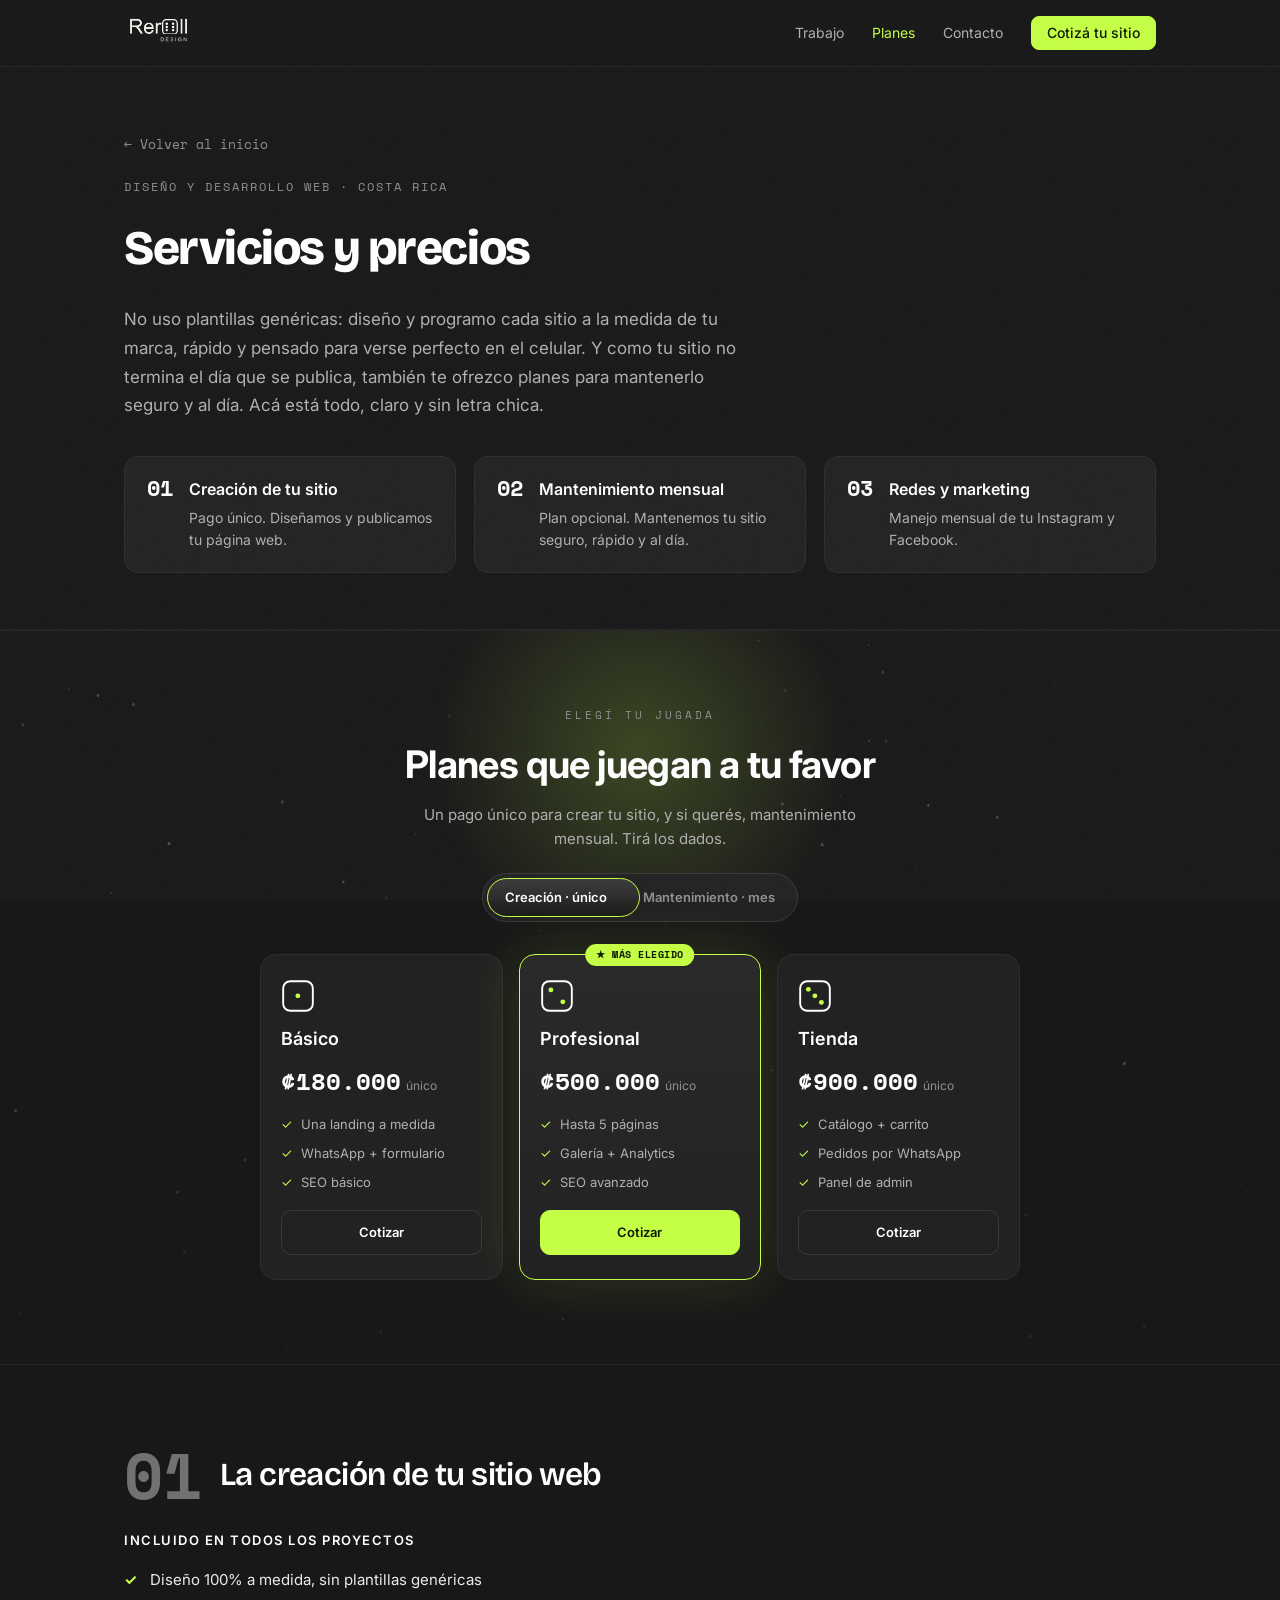
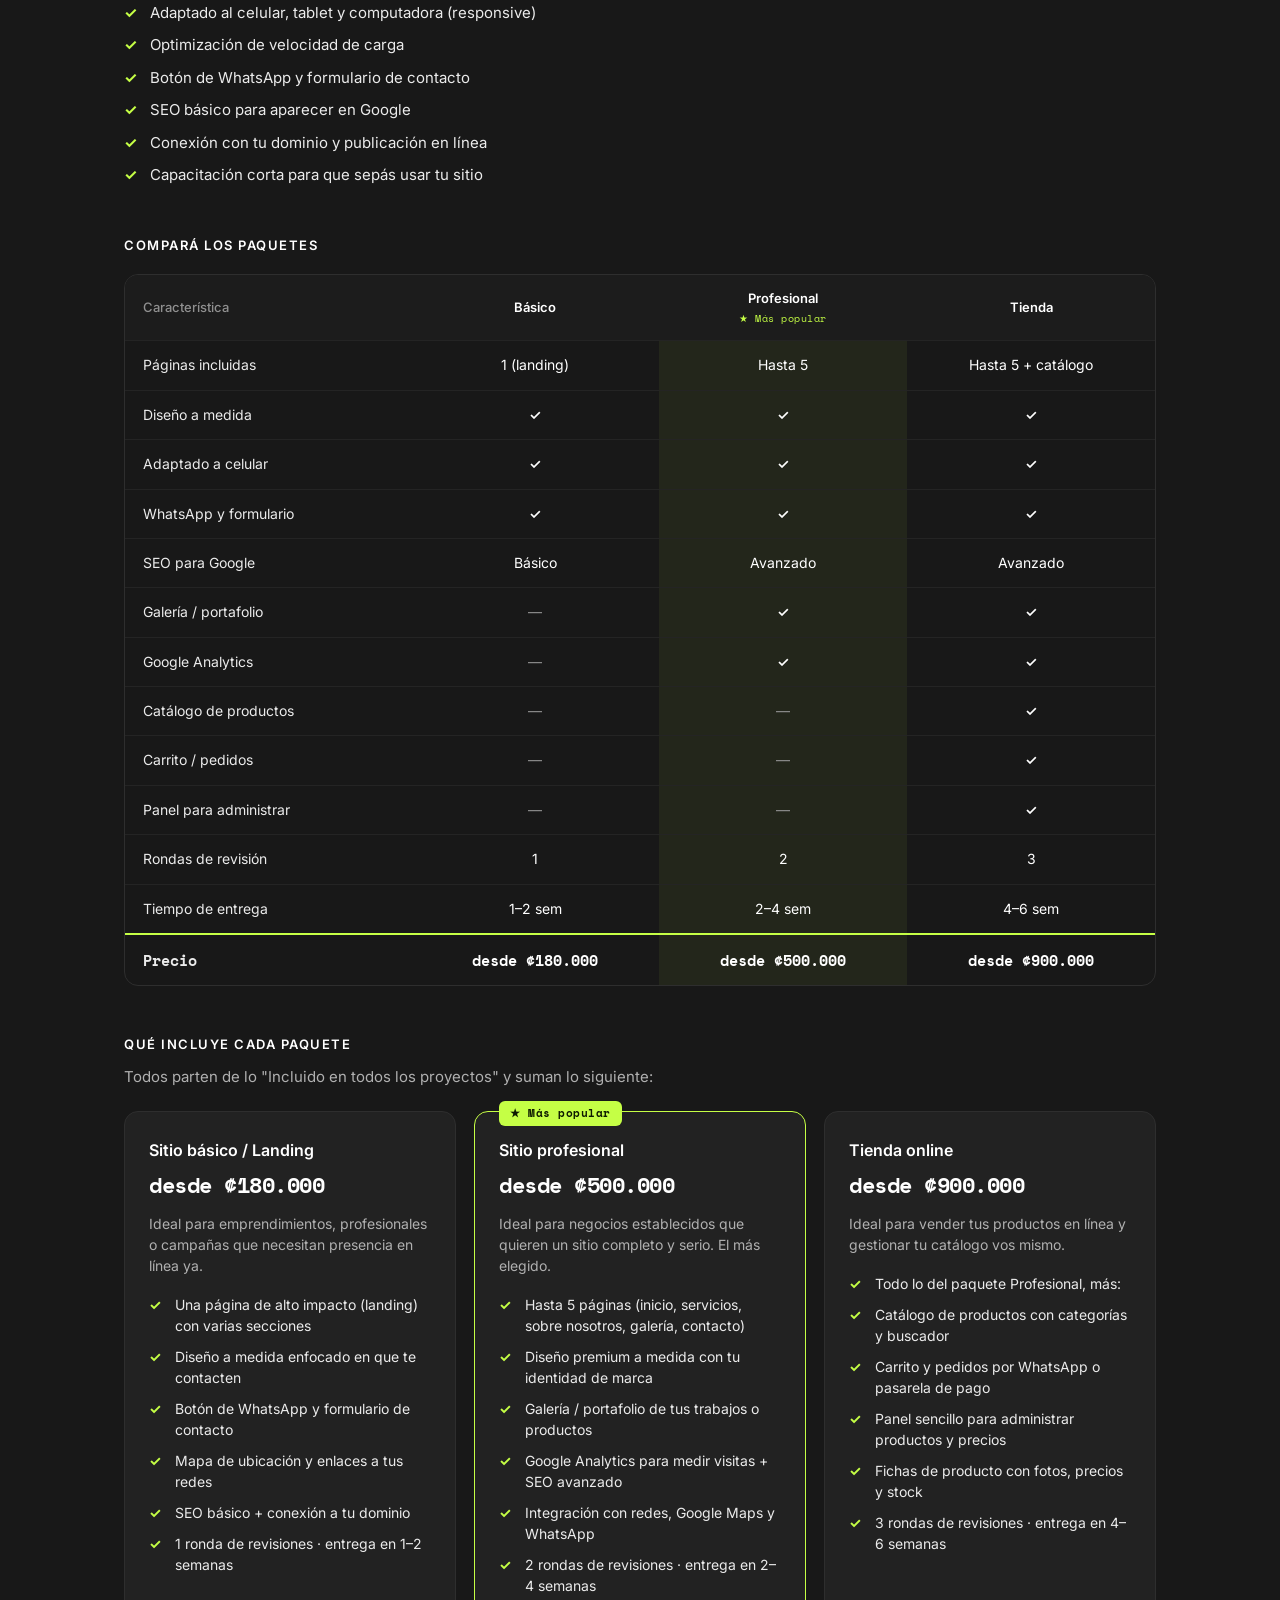
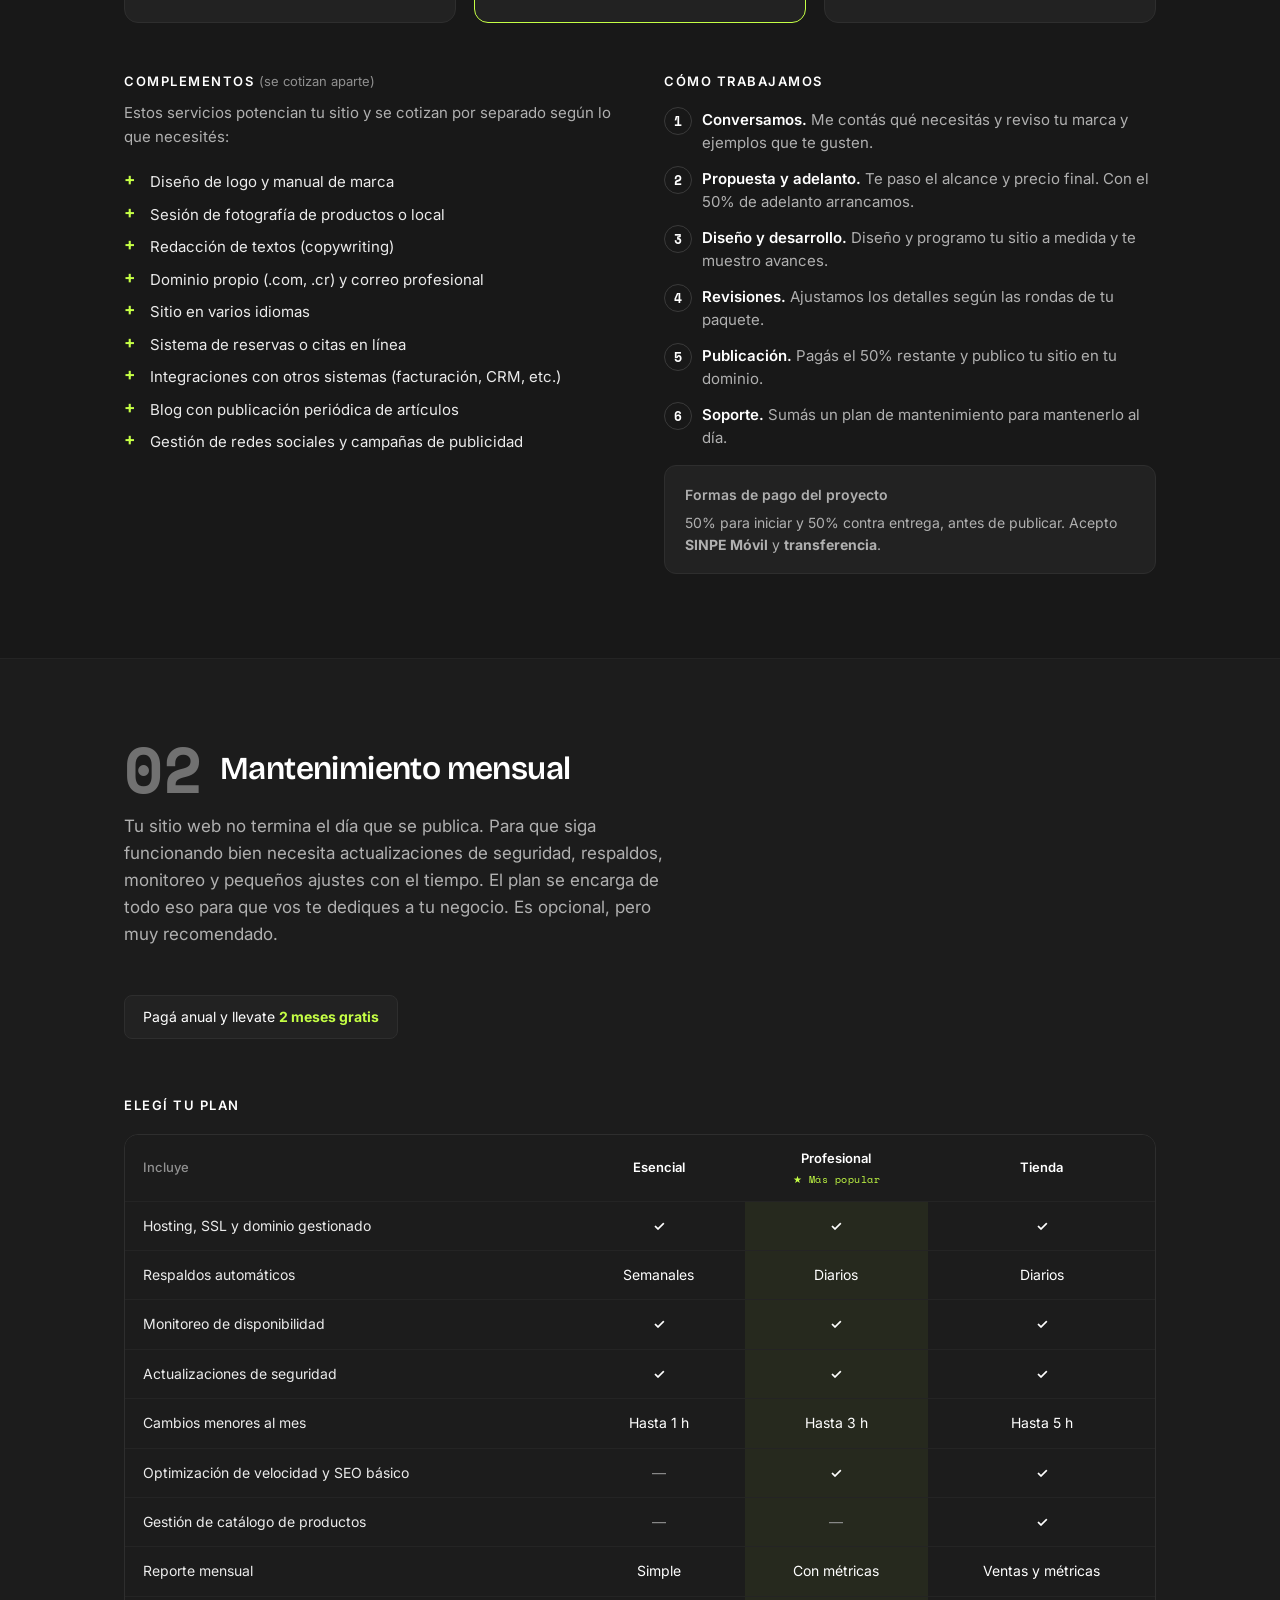
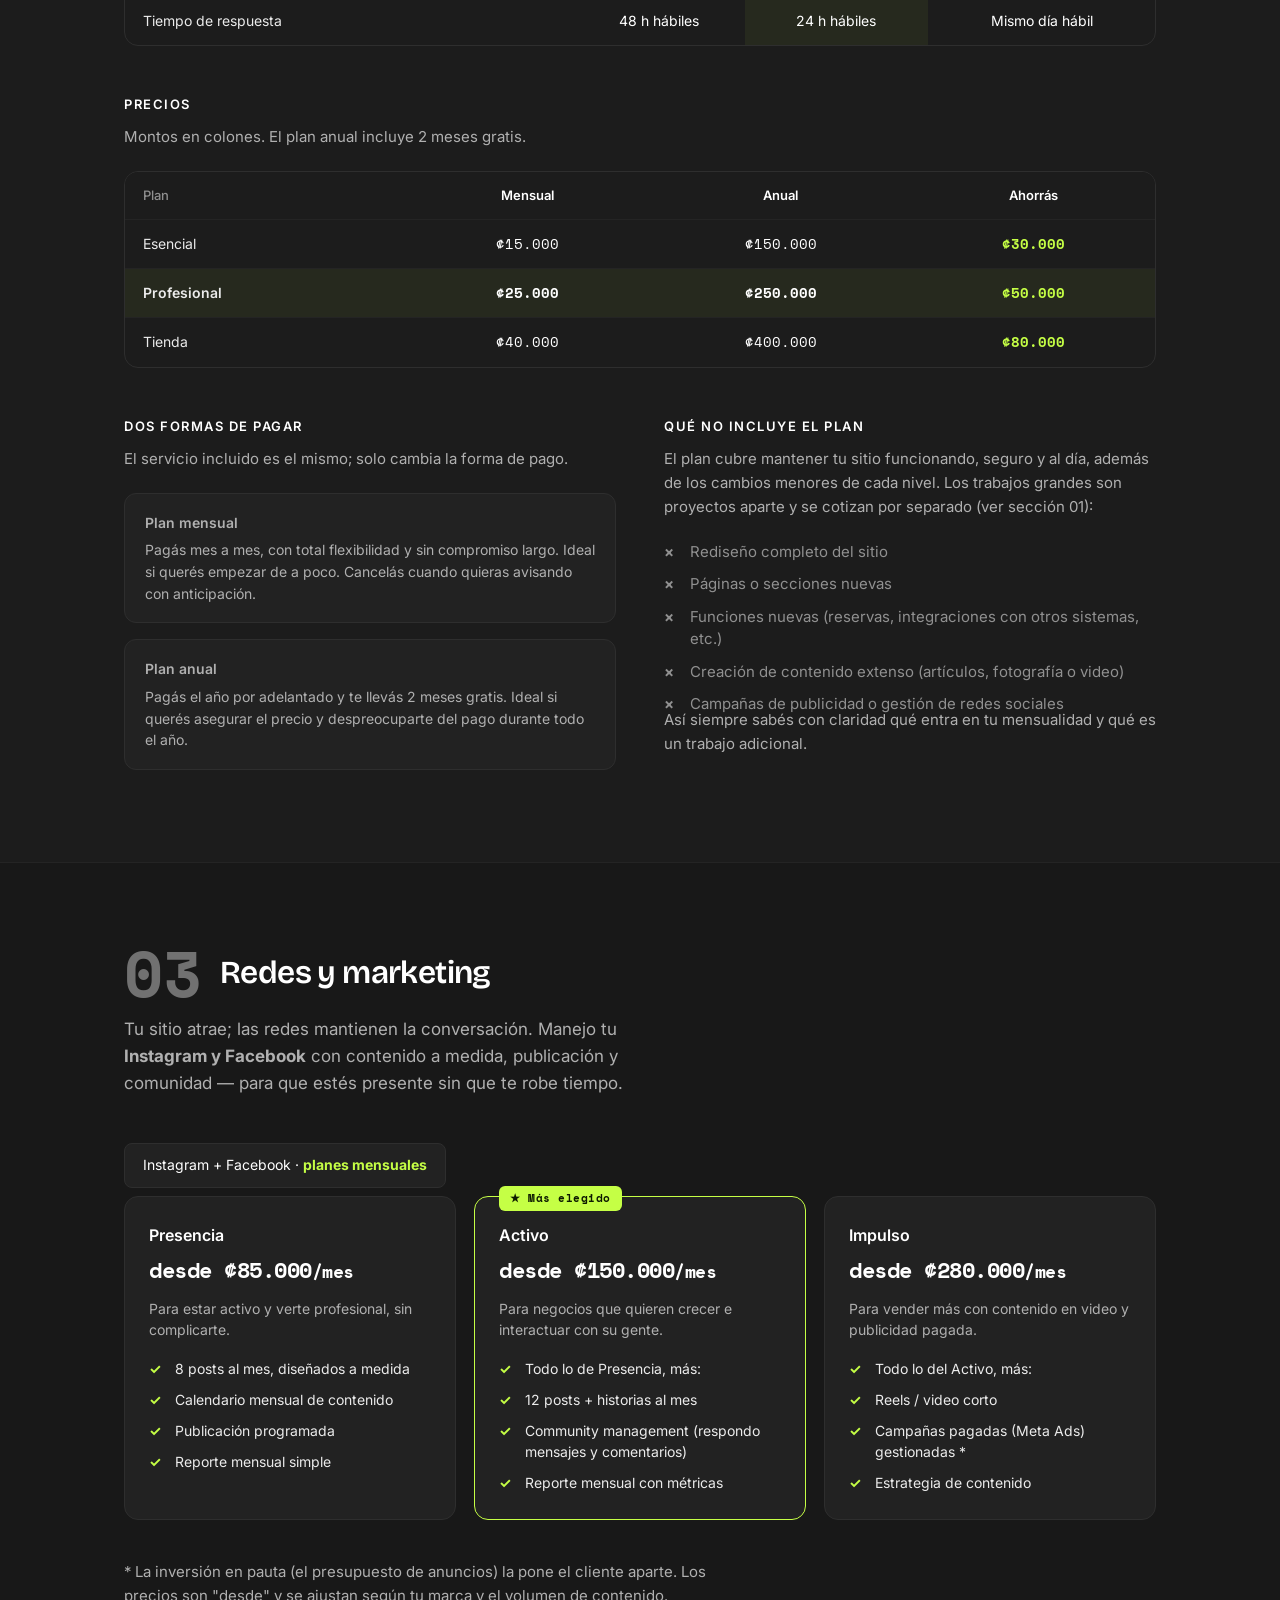
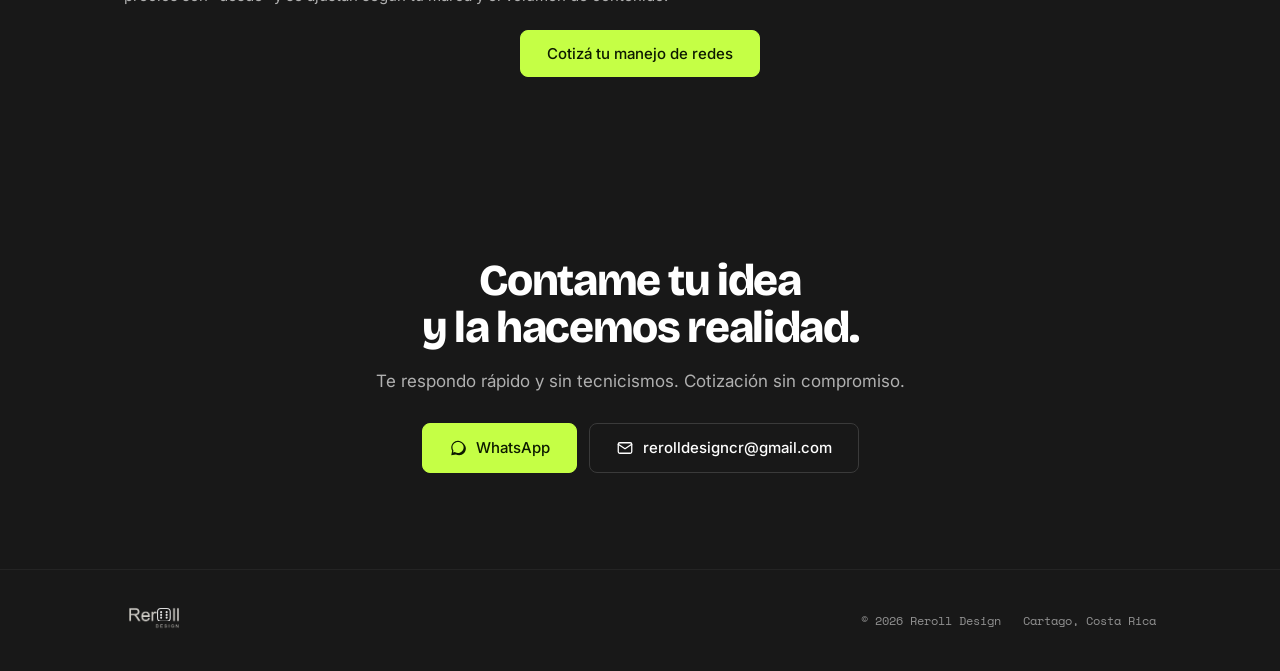
==== servicios.html @ 919ee874 "Revisión de diseño: contraste AA, "Lo que hago" como índice y fuera el marquee 1. Contraste. El pie " ====
<!DOCTYPE html>
<html lang="es">
<head>
  <meta charset="UTF-8" />
  <meta name="viewport" content="width=device-width, initial-scale=1.0" />
  <title>Servicios y precios — Reroll Design</title>
  <meta name="description" content="Planes y precios de Reroll Design: creación de sitios web a la medida (desde ₡180.000) y planes de mantenimiento mensual (desde ₡15.000). Transparente, sin letra chica." />
  <link rel="canonical" href="https://rerolldesign.com/servicios.html" />

  <link rel="icon" type="image/svg+xml" href="assets/favicon.svg" />
  <link rel="icon" type="image/png" href="assets/favicon.png" />
  <link rel="apple-touch-icon" href="assets/appicon.png" />

  <meta property="og:type" content="website" />
  <meta property="og:url" content="https://rerolldesign.com/servicios.html" />
  <meta property="og:site_name" content="Reroll Design" />
  <meta property="og:title" content="Servicios y precios — Reroll Design" />
  <meta property="og:description" content="Creación de sitios a la medida y planes de mantenimiento. Precios claros, sin letra chica." />
  <meta property="og:image" content="https://rerolldesign.com/assets/og-image.jpg" />
  <meta property="og:locale" content="es_CR" />

  <link rel="preconnect" href="https://fonts.googleapis.com" />
  <link rel="preconnect" href="https://fonts.gstatic.com" crossorigin />
  <link href="https://fonts.googleapis.com/css2?family=Bricolage+Grotesque:opsz,wght@12..96,700;12..96,800&family=Inter:wght@400;500;600;700&family=Space+Mono:wght@400;700&display=swap" rel="stylesheet" />

  <link rel="stylesheet" href="css/styles.css?v=9" />
</head>
<body class="rr">
  <div class="rr-grain" aria-hidden="true"></div>

  <!-- ============ NAV ============ -->
  <header class="nav" id="top">
    <div class="wrap nav__inner">
      <a href="index.html" class="nav__brand" aria-label="Reroll Design — inicio">
        <span class="rd-logo">
          <img src="assets/logo-white-nodie.png" alt="Reroll Design" />
          <span class="rd-logo__die" aria-hidden="true"><svg viewBox="0 0 125 125" fill="currentColor"><rect x="5" y="5" width="115" height="115" rx="30" fill="none" stroke="currentColor" stroke-width="10"/><circle cx="37.5" cy="37.5" r="9.5"/><circle cx="87.5" cy="37.5" r="9.5"/><circle cx="37.5" cy="62.5" r="9.5"/><circle cx="87.5" cy="62.5" r="9.5"/><circle cx="37.5" cy="87.5" r="9.5"/><circle cx="87.5" cy="87.5" r="9.5"/></svg></span>
        </span>
      </a>
      <nav class="nav__links" aria-label="Navegación principal">
        <a href="index.html#trabajo">Trabajo</a>
        <a href="servicios.html" aria-current="page">Planes</a>
        <a href="index.html#contacto">Contacto</a>
        <a href="https://wa.me/50687807813?text=%C2%A1Hola%20Reroll%20Design!%20Quiero%20cotizar%20un%20sitio%20web." class="btn btn--ink btn--sm" target="_blank" rel="noopener"><svg viewBox="0 0 32 32" fill="currentColor" aria-hidden="true" class="rr-ico rr-nav__wa"><path d="M16 3C9.4 3 4 8.4 4 15c0 2.1.6 4.1 1.6 5.9L4 29l8.3-1.6c1.7.9 3.6 1.4 5.7 1.4 6.6 0 12-5.4 12-12S22.6 3 16 3zm0 21.8c-1.8 0-3.5-.5-5-1.4l-.4-.2-3.3.6.6-3.2-.2-.4c-1-1.6-1.5-3.4-1.5-5.2C6 9.9 10.5 5.5 16 5.5S26 9.9 26 15 21.5 24.8 16 24.8z"/></svg><span class="rr-nav__ctatxt">Cotizá tu sitio</span></a>
      </nav>
      <button class="rr-burger" id="rrBurger" type="button" aria-label="Abrir menú" aria-expanded="false" aria-controls="rrMenu"><span></span><span></span><span></span></button>
    </div>
  </header>
  <div class="rr-scrim" id="rrScrim" aria-hidden="true"></div>
  <div class="rr-menu" id="rrMenu">
      <a href="index.html#trabajo">Trabajo</a>
      <a href="servicios.html" aria-current="page">Planes</a>
      <a href="#redes">Redes y marketing</a>
      <a href="index.html#contacto">Contacto</a>
      <a class="rr-btn rr-btn--gold rr-btn--lg" href="https://wa.me/50687807813?text=%C2%A1Hola%20Reroll%20Design!%20Quiero%20cotizar%20un%20sitio%20web." target="_blank" rel="noopener">Cotizá tu sitio</a>
      <p class="rr-menu__meta">+506 8780 7813 · Cartago, Costa Rica</p>
  </div>

  <!-- ============ HERO ============ -->
  <section class="page-hero">
    <div class="wrap">
      <a href="index.html" class="back-link">← Volver al inicio</a>
      <p class="eyebrow">Diseño y desarrollo web · Costa Rica</p>
      <h1 class="page-hero__title">Servicios y precios</h1>
      <p class="page-hero__sub">No uso plantillas genéricas: diseño y programo cada sitio a la medida de tu marca, rápido y pensado para verse perfecto en el celular. Y como tu sitio no termina el día que se publica, también te ofrezco planes para mantenerlo seguro y al día. Acá está todo, claro y sin letra chica.</p>

      <div class="two-up">
        <div class="two-up__item">
          <span class="two-up__num">01</span>
          <div>
            <p class="two-up__name">Creación de tu sitio</p>
            <p class="two-up__desc">Pago único. Diseñamos y publicamos tu página web.</p>
          </div>
        </div>
        <div class="two-up__item">
          <span class="two-up__num">02</span>
          <div>
            <p class="two-up__name">Mantenimiento mensual</p>
            <p class="two-up__desc">Plan opcional. Mantenemos tu sitio seguro, rápido y al día.</p>
          </div>
        </div>
        <div class="two-up__item">
          <span class="two-up__num">03</span>
          <div>
            <p class="two-up__name">Redes y marketing</p>
            <p class="two-up__desc">Manejo mensual de tu Instagram y Facebook.</p>
          </div>
        </div>
      </div>
    </div>
  </section>

  <!-- ============ PLANES (vitrina premium · dados) ============ -->
  <section class="dice" id="planes" aria-label="Resumen de planes">
    <canvas class="dice__spark" aria-hidden="true"></canvas>
    <div class="dice__glow" aria-hidden="true"></div>
    <div class="wrap dice__inner">
      <div class="dice__head">
        <p class="dice__eyebrow">Elegí tu jugada</p>
        <h2 class="dice__title">Planes que juegan a tu favor</h2>
        <p class="dice__sub">Un pago único para crear tu sitio, y si querés, mantenimiento mensual. Tirá los dados.</p>
        <div class="dice__toggle" id="diceToggle" role="tablist" aria-label="Tipo de precio">
          <span class="dice__pill" aria-hidden="true"></span>
          <button class="dice__tab is-on" data-mode="crea" role="tab" aria-selected="true">Creación · único</button>
          <button class="dice__tab" data-mode="mant" role="tab" aria-selected="false">Mantenimiento · mes</button>
        </div>
      </div>
      <div class="dice__grid" id="diceGrid">
        <p class="dice__fallback">Mirá el detalle completo de cada plan más abajo ↓</p>
      </div>
    </div>
  </section>

  <!-- ============ 01 CREACIÓN ============ -->
  <section class="section" id="creacion">
    <div class="wrap">
      <div class="bignum-head">
        <span class="bignum">01</span>
        <h2 class="section__title">La creación de tu sitio web</h2>
      </div>

      <div class="included">
        <p class="sub">Incluido en todos los proyectos</p>
        <ul class="check-list">
          <li>Diseño 100% a medida, sin plantillas genéricas</li>
          <li>Adaptado al celular, tablet y computadora (responsive)</li>
          <li>Optimización de velocidad de carga</li>
          <li>Botón de WhatsApp y formulario de contacto</li>
          <li>SEO básico para aparecer en Google</li>
          <li>Conexión con tu dominio y publicación en línea</li>
          <li>Capacitación corta para que sepás usar tu sitio</li>
        </ul>
      </div>

      <h3 class="sub sub--mt">Compará los paquetes</h3>
      <div class="table-wrap">
        <table class="ptable">
          <thead>
            <tr>
              <th class="ptable__feat">Característica</th>
              <th>Básico</th>
              <th class="ptable__pop">Profesional<span class="pop-tag">★ Más popular</span></th>
              <th>Tienda</th>
            </tr>
          </thead>
          <tbody>
            <tr><td>Páginas incluidas</td><td data-p="Básico">1 (landing)</td><td class="ptable__pop" data-p="Profesional">Hasta 5</td><td data-p="Tienda">Hasta 5 + catálogo</td></tr>
            <tr><td>Diseño a medida</td><td class="yes" data-p="Básico">✓</td><td class="yes ptable__pop" data-p="Profesional">✓</td><td class="yes" data-p="Tienda">✓</td></tr>
            <tr><td>Adaptado a celular</td><td class="yes" data-p="Básico">✓</td><td class="yes ptable__pop" data-p="Profesional">✓</td><td class="yes" data-p="Tienda">✓</td></tr>
            <tr><td>WhatsApp y formulario</td><td class="yes" data-p="Básico">✓</td><td class="yes ptable__pop" data-p="Profesional">✓</td><td class="yes" data-p="Tienda">✓</td></tr>
            <tr><td>SEO para Google</td><td data-p="Básico">Básico</td><td class="ptable__pop" data-p="Profesional">Avanzado</td><td data-p="Tienda">Avanzado</td></tr>
            <tr><td>Galería / portafolio</td><td class="no" data-p="Básico">—</td><td class="yes ptable__pop" data-p="Profesional">✓</td><td class="yes" data-p="Tienda">✓</td></tr>
            <tr><td>Google Analytics</td><td class="no" data-p="Básico">—</td><td class="yes ptable__pop" data-p="Profesional">✓</td><td class="yes" data-p="Tienda">✓</td></tr>
            <tr><td>Catálogo de productos</td><td class="no" data-p="Básico">—</td><td class="no ptable__pop" data-p="Profesional">—</td><td class="yes" data-p="Tienda">✓</td></tr>
            <tr><td>Carrito / pedidos</td><td class="no" data-p="Básico">—</td><td class="no ptable__pop" data-p="Profesional">—</td><td class="yes" data-p="Tienda">✓</td></tr>
            <tr><td>Panel para administrar</td><td class="no" data-p="Básico">—</td><td class="no ptable__pop" data-p="Profesional">—</td><td class="yes" data-p="Tienda">✓</td></tr>
            <tr><td>Rondas de revisión</td><td data-p="Básico">1</td><td class="ptable__pop" data-p="Profesional">2</td><td data-p="Tienda">3</td></tr>
            <tr><td>Tiempo de entrega</td><td data-p="Básico">1–2 sem</td><td class="ptable__pop" data-p="Profesional">2–4 sem</td><td data-p="Tienda">4–6 sem</td></tr>
            <tr class="ptable__price"><td>Precio</td><td data-p="Básico">desde ₡180.000</td><td class="ptable__pop" data-p="Profesional">desde ₡500.000</td><td data-p="Tienda">desde ₡900.000</td></tr>
          </tbody>
        </table>
      </div>

      <h3 class="sub sub--mt">Qué incluye cada paquete</h3>
      <p class="muted-line">Todos parten de lo "Incluido en todos los proyectos" y suman lo siguiente:</p>
      <div class="pkg-grid">
        <div class="pkg">
          <p class="pkg__name">Sitio básico / Landing</p>
          <p class="pkg__price">desde ₡180.000</p>
          <p class="pkg__for">Ideal para emprendimientos, profesionales o campañas que necesitan presencia en línea ya.</p>
          <ul class="check-list">
            <li>Una página de alto impacto (landing) con varias secciones</li>
            <li>Diseño a medida enfocado en que te contacten</li>
            <li>Botón de WhatsApp y formulario de contacto</li>
            <li>Mapa de ubicación y enlaces a tus redes</li>
            <li>SEO básico + conexión a tu dominio</li>
            <li>1 ronda de revisiones · entrega en 1–2 semanas</li>
          </ul>
        </div>
        <div class="pkg pkg--feat">
          <span class="pkg__flag">★ Más popular</span>
          <p class="pkg__name">Sitio profesional</p>
          <p class="pkg__price">desde ₡500.000</p>
          <p class="pkg__for">Ideal para negocios establecidos que quieren un sitio completo y serio. El más elegido.</p>
          <ul class="check-list">
            <li>Hasta 5 páginas (inicio, servicios, sobre nosotros, galería, contacto)</li>
            <li>Diseño premium a medida con tu identidad de marca</li>
            <li>Galería / portafolio de tus trabajos o productos</li>
            <li>Google Analytics para medir visitas + SEO avanzado</li>
            <li>Integración con redes, Google Maps y WhatsApp</li>
            <li>2 rondas de revisiones · entrega en 2–4 semanas</li>
          </ul>
        </div>
        <div class="pkg">
          <p class="pkg__name">Tienda online</p>
          <p class="pkg__price">desde ₡900.000</p>
          <p class="pkg__for">Ideal para vender tus productos en línea y gestionar tu catálogo vos mismo.</p>
          <ul class="check-list">
            <li>Todo lo del paquete Profesional, más:</li>
            <li>Catálogo de productos con categorías y buscador</li>
            <li>Carrito y pedidos por WhatsApp o pasarela de pago</li>
            <li>Panel sencillo para administrar productos y precios</li>
            <li>Fichas de producto con fotos, precios y stock</li>
            <li>3 rondas de revisiones · entrega en 4–6 semanas</li>
          </ul>
        </div>
      </div>

      <div class="split">
        <div class="split__col">
          <h3 class="sub">Complementos <span>(se cotizan aparte)</span></h3>
          <p class="muted-line">Estos servicios potencian tu sitio y se cotizan por separado según lo que necesités:</p>
          <ul class="check-list check-list--plus">
            <li>Diseño de logo y manual de marca</li>
            <li>Sesión de fotografía de productos o local</li>
            <li>Redacción de textos (copywriting)</li>
            <li>Dominio propio (.com, .cr) y correo profesional</li>
            <li>Sitio en varios idiomas</li>
            <li>Sistema de reservas o citas en línea</li>
            <li>Integraciones con otros sistemas (facturación, CRM, etc.)</li>
            <li>Blog con publicación periódica de artículos</li>
            <li>Gestión de redes sociales y campañas de publicidad</li>
          </ul>
        </div>
        <div class="split__col">
          <h3 class="sub">Cómo trabajamos</h3>
          <ol class="steps">
            <li><span>Conversamos.</span> Me contás qué necesitás y reviso tu marca y ejemplos que te gusten.</li>
            <li><span>Propuesta y adelanto.</span> Te paso el alcance y precio final. Con el 50% de adelanto arrancamos.</li>
            <li><span>Diseño y desarrollo.</span> Diseño y programo tu sitio a medida y te muestro avances.</li>
            <li><span>Revisiones.</span> Ajustamos los detalles según las rondas de tu paquete.</li>
            <li><span>Publicación.</span> Pagás el 50% restante y publico tu sitio en tu dominio.</li>
            <li><span>Soporte.</span> Sumás un plan de mantenimiento para mantenerlo al día.</li>
          </ol>
          <div class="callout">
            <p class="callout__title">Formas de pago del proyecto</p>
            <p>50% para iniciar y 50% contra entrega, antes de publicar. Acepto <b>SINPE Móvil</b> y <b>transferencia</b>.</p>
          </div>
        </div>
      </div>
    </div>
  </section>

  <!-- ============ 02 MANTENIMIENTO ============ -->
  <section class="section section--soft" id="mantenimiento">
    <div class="wrap">
      <div class="bignum-head">
        <span class="bignum">02</span>
        <h2 class="section__title">Mantenimiento mensual</h2>
      </div>

      <p class="lead">Tu sitio web no termina el día que se publica. Para que siga funcionando bien necesita actualizaciones de seguridad, respaldos, monitoreo y pequeños ajustes con el tiempo. El plan se encarga de todo eso para que vos te dediques a tu negocio. Es opcional, pero muy recomendado.</p>

      <div class="ribbon">Pagá anual y llevate <b>2 meses gratis</b></div>

      <h3 class="sub sub--mt">Elegí tu plan</h3>
      <div class="table-wrap">
        <table class="ptable">
          <thead>
            <tr>
              <th class="ptable__feat">Incluye</th>
              <th>Esencial</th>
              <th class="ptable__pop">Profesional<span class="pop-tag">★ Más popular</span></th>
              <th>Tienda</th>
            </tr>
          </thead>
          <tbody>
            <tr><td>Hosting, SSL y dominio gestionado</td><td class="yes" data-p="Esencial">✓</td><td class="yes ptable__pop" data-p="Profesional">✓</td><td class="yes" data-p="Tienda">✓</td></tr>
            <tr><td>Respaldos automáticos</td><td data-p="Esencial">Semanales</td><td class="ptable__pop" data-p="Profesional">Diarios</td><td data-p="Tienda">Diarios</td></tr>
            <tr><td>Monitoreo de disponibilidad</td><td class="yes" data-p="Esencial">✓</td><td class="yes ptable__pop" data-p="Profesional">✓</td><td class="yes" data-p="Tienda">✓</td></tr>
            <tr><td>Actualizaciones de seguridad</td><td class="yes" data-p="Esencial">✓</td><td class="yes ptable__pop" data-p="Profesional">✓</td><td class="yes" data-p="Tienda">✓</td></tr>
            <tr><td>Cambios menores al mes</td><td data-p="Esencial">Hasta 1 h</td><td class="ptable__pop" data-p="Profesional">Hasta 3 h</td><td data-p="Tienda">Hasta 5 h</td></tr>
            <tr><td>Optimización de velocidad y SEO básico</td><td class="no" data-p="Esencial">—</td><td class="yes ptable__pop" data-p="Profesional">✓</td><td class="yes" data-p="Tienda">✓</td></tr>
            <tr><td>Gestión de catálogo de productos</td><td class="no" data-p="Esencial">—</td><td class="no ptable__pop" data-p="Profesional">—</td><td class="yes" data-p="Tienda">✓</td></tr>
            <tr><td>Reporte mensual</td><td data-p="Esencial">Simple</td><td class="ptable__pop" data-p="Profesional">Con métricas</td><td data-p="Tienda">Ventas y métricas</td></tr>
            <tr><td>Tiempo de respuesta</td><td data-p="Esencial">48 h hábiles</td><td class="ptable__pop" data-p="Profesional">24 h hábiles</td><td data-p="Tienda">Mismo día hábil</td></tr>
          </tbody>
        </table>
      </div>

      <h3 class="sub sub--mt">Precios</h3>
      <p class="muted-line">Montos en colones. El plan anual incluye 2 meses gratis.</p>
      <div class="table-wrap">
        <table class="ptable ptable--prices">
          <thead>
            <tr><th class="ptable__feat">Plan</th><th>Mensual</th><th>Anual</th><th>Ahorrás</th></tr>
          </thead>
          <tbody>
            <tr><td>Esencial</td><td data-p="Mensual">₡15.000</td><td data-p="Anual">₡150.000</td><td class="save" data-p="Ahorrás">₡30.000</td></tr>
            <tr class="ptable__pop-row"><td>Profesional</td><td data-p="Mensual">₡25.000</td><td data-p="Anual">₡250.000</td><td class="save" data-p="Ahorrás">₡50.000</td></tr>
            <tr><td>Tienda</td><td data-p="Mensual">₡40.000</td><td data-p="Anual">₡400.000</td><td class="save" data-p="Ahorrás">₡80.000</td></tr>
          </tbody>
        </table>
      </div>

      <div class="split">
        <div class="split__col">
          <h3 class="sub">Dos formas de pagar</h3>
          <p class="muted-line">El servicio incluido es el mismo; solo cambia la forma de pago.</p>
          <div class="callout">
            <p class="callout__title">Plan mensual</p>
            <p>Pagás mes a mes, con total flexibilidad y sin compromiso largo. Ideal si querés empezar de a poco. Cancelás cuando quieras avisando con anticipación.</p>
          </div>
          <div class="callout">
            <p class="callout__title">Plan anual</p>
            <p>Pagás el año por adelantado y te llevás 2 meses gratis. Ideal si querés asegurar el precio y despreocuparte del pago durante todo el año.</p>
          </div>
        </div>
        <div class="split__col">
          <h3 class="sub">Qué no incluye el plan</h3>
          <p class="muted-line">El plan cubre mantener tu sitio funcionando, seguro y al día, además de los cambios menores de cada nivel. Los trabajos grandes son proyectos aparte y se cotizan por separado (ver sección 01):</p>
          <ul class="check-list check-list--no">
            <li>Rediseño completo del sitio</li>
            <li>Páginas o secciones nuevas</li>
            <li>Funciones nuevas (reservas, integraciones con otros sistemas, etc.)</li>
            <li>Creación de contenido extenso (artículos, fotografía o video)</li>
            <li>Campañas de publicidad o gestión de redes sociales</li>
          </ul>
          <p class="muted-line">Así siempre sabés con claridad qué entra en tu mensualidad y qué es un trabajo adicional.</p>
        </div>
      </div>
    </div>
  </section>

  <!-- ============ 03 REDES Y MARKETING ============ -->
  <section class="section" id="redes">
    <div class="wrap">
      <div class="bignum-head">
        <span class="bignum">03</span>
        <h2 class="section__title">Redes y marketing</h2>
      </div>

      <p class="lead">Tu sitio atrae; las redes mantienen la conversación. Manejo tu <b>Instagram y Facebook</b> con contenido a medida, publicación y comunidad — para que estés presente sin que te robe tiempo.</p>
      <div class="ribbon">Instagram + Facebook · <b>planes mensuales</b></div>

      <div class="cards">
        <div class="pkg">
          <p class="pkg__name">Presencia</p>
          <p class="pkg__price">desde ₡85.000<small>/mes</small></p>
          <p class="pkg__for">Para estar activo y verte profesional, sin complicarte.</p>
          <ul class="check-list">
            <li>8 posts al mes, diseñados a medida</li>
            <li>Calendario mensual de contenido</li>
            <li>Publicación programada</li>
            <li>Reporte mensual simple</li>
          </ul>
        </div>
        <div class="pkg pkg--feat">
          <span class="pkg__flag">★ Más elegido</span>
          <p class="pkg__name">Activo</p>
          <p class="pkg__price">desde ₡150.000<small>/mes</small></p>
          <p class="pkg__for">Para negocios que quieren crecer e interactuar con su gente.</p>
          <ul class="check-list">
            <li>Todo lo de Presencia, más:</li>
            <li>12 posts + historias al mes</li>
            <li>Community management (respondo mensajes y comentarios)</li>
            <li>Reporte mensual con métricas</li>
          </ul>
        </div>
        <div class="pkg">
          <p class="pkg__name">Impulso</p>
          <p class="pkg__price">desde ₡280.000<small>/mes</small></p>
          <p class="pkg__for">Para vender más con contenido en video y publicidad pagada.</p>
          <ul class="check-list">
            <li>Todo lo del Activo, más:</li>
            <li>Reels / video corto</li>
            <li>Campañas pagadas (Meta Ads) gestionadas *</li>
            <li>Estrategia de contenido</li>
          </ul>
        </div>
      </div>
      <p class="muted-line">* La inversión en pauta (el presupuesto de anuncios) la pone el cliente aparte. Los precios son "desde" y se ajustan según tu marca y el volumen de contenido.</p>

      <div style="text-align:center;margin-top:8px">
        <a href="https://wa.me/50687807813?text=%C2%A1Hola%20Reroll%20Design!%20Quiero%20cotizar%20el%20manejo%20de%20mis%20redes." class="btn btn--ink btn--lg" target="_blank" rel="noopener">Cotizá tu manejo de redes</a>
      </div>
    </div>
  </section>

  <!-- ============ CTA ============ -->
  <section class="section contacto" id="contacto">
    <div class="wrap contacto__inner">
      <h2 class="contacto__title">Contame tu idea<br />y la hacemos realidad.</h2>
      <p class="contacto__sub">Te respondo rápido y sin tecnicismos. Cotización sin compromiso.</p>
      <div class="contacto__btns">
        <a href="https://wa.me/50687807813?text=%C2%A1Hola%20Reroll%20Design!%20Vi%20los%20planes%20y%20quiero%20cotizar." class="btn btn--ink btn--lg" target="_blank" rel="noopener">
          <svg viewBox="0 0 32 32" fill="currentColor" aria-hidden="true" class="ico"><path d="M16 3C9.4 3 4 8.4 4 15c0 2.1.6 4.1 1.6 5.9L4 29l8.3-1.6c1.7.9 3.6 1.4 5.7 1.4 6.6 0 12-5.4 12-12S22.6 3 16 3zm0 21.8c-1.8 0-3.5-.5-5-1.4l-.4-.2-3.3.6.6-3.2-.2-.4c-1-1.6-1.5-3.4-1.5-5.2C6 9.9 10.5 5.5 16 5.5S26 9.9 26 15 21.5 24.8 16 24.8z"/></svg>
          WhatsApp
        </a>
        <a href="mailto:rerolldesigncr@gmail.com?subject=Consulta%20sobre%20planes%20y%20precios" class="btn btn--ghost btn--lg">
          <svg viewBox="0 0 24 24" fill="none" stroke="currentColor" stroke-width="1.7" stroke-linecap="round" stroke-linejoin="round" aria-hidden="true" class="ico"><rect x="3" y="5" width="18" height="14" rx="2"/><path d="m3 7 9 6 9-6"/></svg>
          rerolldesigncr@gmail.com
        </a>
      </div>
    </div>
  </section>

  <!-- ============ FOOTER ============ -->
  <footer class="footer">
    <div class="wrap footer__inner">
      <a href="index.html"><span class="rd-logo footer__logo">
        <img src="assets/logo-white-nodie.png" alt="Reroll Design" />
        <span class="rd-logo__die" aria-hidden="true"><svg viewBox="0 0 125 125" fill="currentColor"><rect x="5" y="5" width="115" height="115" rx="30" fill="none" stroke="currentColor" stroke-width="10"/><circle cx="37.5" cy="37.5" r="9.5"/><circle cx="87.5" cy="37.5" r="9.5"/><circle cx="37.5" cy="62.5" r="9.5"/><circle cx="87.5" cy="62.5" r="9.5"/><circle cx="37.5" cy="87.5" r="9.5"/><circle cx="87.5" cy="87.5" r="9.5"/></svg></span>
      </span></a>
      <div class="footer__meta">
        <span>© <span id="year">2026</span> Reroll Design</span>
        <span>Cartago, Costa Rica</span>
      </div>
    </div>
  </footer>

  <script src="js/app.js?v=5"></script>
</body>
</html>
---- css/styles.css ----
/* ============ Reroll Design — minimalista B/N ============ */
:root{
  --ink:#111111;
  --ink-soft:#2a2a2a;
  --paper:#ffffff;
  --soft:#fafafa;
  --muted:#6b6b6b;
  --faint:#9a9a9a;
  --line:#ececec;
  --line-2:#e0e0e0;
  --gold:#C5FF45;
  --wrap:1080px;
  --font:'Inter',system-ui,-apple-system,Segoe UI,Roboto,sans-serif;
  --mono:'Space Mono',ui-monospace,monospace;
}

*{box-sizing:border-box;margin:0;padding:0}
html{scroll-behavior:smooth}
body{
  font-family:var(--font);
  color:var(--ink);
  background:var(--paper);
  line-height:1.6;
  -webkit-font-smoothing:antialiased;
  text-rendering:optimizeLegibility;
}
a{color:inherit;text-decoration:none}
img{max-width:100%;display:block}

.wrap{max-width:var(--wrap);margin:0 auto;padding:0 24px}

/* ---------- eyebrow / labels ---------- */
.eyebrow{
  font-family:var(--mono);
  font-size:12px;
  letter-spacing:2px;
  text-transform:uppercase;
  color:var(--faint);
}

/* ---------- buttons ---------- */
.btn{
  display:inline-flex;align-items:center;justify-content:center;gap:9px;
  font-weight:500;font-size:14px;line-height:1;
  border-radius:8px;border:1px solid transparent;
  padding:13px 22px;cursor:pointer;
  transition:transform .12s ease, background .15s ease, border-color .15s ease, color .15s ease;
  white-space:nowrap;
}
.btn:hover{transform:translateY(-1px)}
.btn:active{transform:translateY(0)}
.btn--ink{background:var(--ink);color:#fff;border-color:var(--ink)}
.btn--ink:hover{background:#000}
.btn--ghost{background:transparent;color:var(--ink);border-color:var(--line-2)}
.btn--ghost:hover{border-color:var(--ink);background:var(--soft)}
.btn--sm{padding:9px 15px;font-size:13px}
.btn--lg{padding:15px 26px;font-size:15px}
.ico{width:18px;height:18px;flex:none}

/* ---------- nav ---------- */
.nav{
  position:sticky;top:0;z-index:50;
  background:rgba(255,255,255,.86);
  backdrop-filter:saturate(180%) blur(12px);
  border-bottom:1px solid var(--line);
}
.nav__inner{display:flex;align-items:center;justify-content:space-between;height:66px}
.nav__brand img{height:30px;width:auto}

/* ---------- logo animado (dado = la "o" de Reroll) ---------- */
.rd-logo{position:relative;display:inline-block;line-height:0}
.rd-logo>img{display:block}
.rd-logo__die{position:absolute;left:55.51%;top:14.41%;width:22.98%;height:52.97%;color:var(--ink);transform-origin:50% 50%;pointer-events:none}
.rd-logo__die svg{width:100%;height:100%;display:block}
.rd-logo:hover .rd-logo__die{animation:rdHop .7s cubic-bezier(.16,1,.3,1)}
@keyframes rdHop{0%{transform:translateY(0) rotate(0)}40%{transform:translateY(-32%) rotate(200deg)}100%{transform:translateY(0) rotate(360deg)}}
@media (prefers-reduced-motion:reduce){.rd-logo:hover .rd-logo__die{animation:none}}
.nav__links{display:flex;align-items:center;gap:28px}
.nav__links a{font-size:14px;color:var(--muted);transition:color .15s ease}
.nav__links a:hover{color:var(--ink)}
.nav__links .btn{color:#fff}
.nav__links .btn:hover{color:#fff}

/* ---------- hero ---------- */
.hero{padding:96px 0 84px;border-bottom:1px solid var(--line)}
.hero__inner{text-align:center;max-width:680px;margin:0 auto}
.hero__title{
  font-size:clamp(32px,6vw,56px);
  font-weight:700;
  letter-spacing:-1.5px;
  line-height:1.06;
  margin:18px 0 0;
}
.hero__sub{
  font-size:clamp(16px,2.2vw,19px);
  color:var(--muted);
  max-width:480px;margin:20px auto 0;
}
.hero__cta{display:flex;gap:12px;justify-content:center;flex-wrap:wrap;margin-top:30px}

/* ---------- sections ---------- */
.section{padding:84px 0}
.section--soft{background:var(--soft);border-top:1px solid var(--line);border-bottom:1px solid var(--line)}
.section__head{display:flex;align-items:baseline;justify-content:space-between;margin-bottom:36px}
.section__title{font-size:clamp(24px,4vw,32px);font-weight:600;letter-spacing:-.6px}
.section__meta{font-family:var(--mono);font-size:12px;color:var(--faint);text-transform:uppercase;letter-spacing:1px}

/* ---------- trabajo ---------- */
.work{display:grid;grid-template-columns:repeat(2,1fr);gap:20px}
.work__card{
  display:flex;flex-direction:column;
  border:1px solid var(--line);border-radius:14px;overflow:hidden;background:#fff;
  transition:transform .18s ease, border-color .18s ease, box-shadow .18s ease;
}
.work__card:hover{transform:translateY(-3px);border-color:var(--line-2);box-shadow:0 12px 28px rgba(0,0,0,.06)}
.work__thumb{
  display:block;aspect-ratio:16/9;overflow:hidden;
  background:#f2f2f2;border-bottom:1px solid var(--line);
}
.work__thumb img{
  width:100%;height:100%;object-fit:cover;object-position:top center;
  display:block;transition:transform .45s ease;
}
.work__card:hover .work__thumb img{transform:scale(1.035)}
.work__body{padding:18px 20px 22px;display:flex;flex-direction:column;gap:5px}
.work__name{display:flex;align-items:center;gap:7px;font-size:16px;font-weight:600}
.work__ext{width:15px;height:15px;color:var(--faint);transition:color .15s ease}
.work__card:hover .work__ext{color:var(--ink)}
.work__tag{font-size:12px;color:var(--faint);font-family:var(--mono);text-transform:uppercase;letter-spacing:.5px}
.work__desc{font-size:14px;color:var(--muted);margin-top:4px}
.work__card--soon{
  border-style:dashed;align-items:center;justify-content:center;
  min-height:0;background:transparent;
}
.work__card--soon:hover{border-color:var(--ink);box-shadow:none}
.work__soon{
  display:flex;flex-direction:column;align-items:center;gap:10px;
  color:var(--faint);font-size:15px;font-weight:500;padding:40px;
  transition:color .15s ease;
}
.work__card--soon:hover .work__soon{color:var(--ink)}
.work__soon-plus{
  width:42px;height:42px;border-radius:50%;border:1.5px solid currentColor;
  display:flex;align-items:center;justify-content:center;font-size:24px;font-weight:400;
}

/* ---------- servicios ---------- */
.lead{font-size:17px;color:var(--muted);max-width:560px;margin:-12px 0 40px}
.sub{font-size:13px;font-weight:600;text-transform:uppercase;letter-spacing:1.5px;color:var(--ink);margin:0 0 18px}
.sub span{color:var(--faint);font-weight:400;text-transform:none;letter-spacing:0;font-size:13px}
.cards{display:grid;grid-template-columns:repeat(3,1fr);gap:18px;margin-bottom:48px}
.card{
  position:relative;background:#fff;border:1px solid var(--line);border-radius:14px;
  padding:26px 24px;transition:transform .16s ease, border-color .16s ease;
}
.card:hover{transform:translateY(-2px);border-color:var(--line-2)}
.card--feat{border-color:var(--ink);border-width:1.5px}
.card__flag{
  position:absolute;top:-11px;left:24px;
  background:var(--ink);color:#fff;font-size:11px;font-weight:600;
  letter-spacing:.5px;padding:4px 11px;border-radius:6px;
}
.card__name{font-size:14px;color:var(--muted);font-weight:500}
.card__price{font-size:26px;font-weight:700;letter-spacing:-.6px;margin:6px 0 12px;font-family:var(--mono)}
.card__price small{font-size:14px;color:var(--faint);font-weight:400;letter-spacing:0}
.card__from{display:block;font-family:var(--font);font-size:12px;font-weight:400;color:var(--faint);letter-spacing:0;text-transform:uppercase;letter-spacing:1px;margin-bottom:2px}
.card__for{font-size:14px;color:var(--muted)}
.note{text-align:center;color:var(--muted);font-size:15px;max-width:480px;margin:0 auto 24px}

/* ---------- contacto ---------- */
.contacto{padding:96px 0}
.contacto__inner{text-align:center;max-width:600px;margin:0 auto}
.contacto__title{font-size:clamp(28px,5vw,44px);font-weight:700;letter-spacing:-1px;line-height:1.08}
.contacto__sub{font-size:17px;color:var(--muted);margin:16px 0 28px}
.contacto__btns{display:flex;gap:12px;justify-content:center;flex-wrap:wrap}

/* ---------- footer ---------- */
.footer{border-top:1px solid var(--line);padding:34px 0;background:var(--paper)}
.footer__inner{display:flex;align-items:center;justify-content:space-between;gap:20px;flex-wrap:wrap}
.footer__logo{opacity:.85}
.footer__logo>img,img.footer__logo{height:26px;width:auto}
.footer__meta{display:flex;gap:22px;font-family:var(--mono);font-size:12px;color:var(--faint)}

/* ---------- reveal animation ---------- */
.reveal{opacity:0;transform:translateY(16px);transition:opacity .6s ease, transform .6s ease}
.reveal.in{opacity:1;transform:none}
@media (prefers-reduced-motion:reduce){
  .reveal{opacity:1;transform:none;transition:none}
  html{scroll-behavior:auto}
}

/* ============ página servicios.html ============ */
.page-hero{padding:64px 0 56px;border-bottom:1px solid var(--line)}
.back-link{display:inline-block;font-size:13px;color:var(--muted);margin-bottom:22px;font-family:var(--mono)}
.back-link:hover{color:var(--ink)}
.page-hero__title{font-size:clamp(30px,5.5vw,48px);font-weight:700;letter-spacing:-1.2px;margin:14px 0 0}
.page-hero__sub{font-size:17px;color:var(--muted);max-width:620px;margin:18px 0 0;line-height:1.7}

.two-up{display:grid;grid-template-columns:repeat(3,1fr);gap:18px;margin-top:36px}
.two-up__item{display:flex;gap:16px;align-items:flex-start;border:1px solid var(--line);border-radius:14px;padding:20px 22px;background:#fff}
.two-up__num{font-family:var(--mono);font-size:22px;font-weight:700;color:var(--ink);line-height:1}
.two-up__name{font-size:16px;font-weight:600}
.two-up__desc{font-size:14px;color:var(--muted);margin-top:4px}

.bignum-head{display:flex;align-items:center;gap:18px;margin-bottom:30px}
.bignum{font-family:var(--mono);font-size:clamp(40px,8vw,64px);font-weight:700;color:var(--line-2);line-height:.8}
.bignum-head .section__title{margin:0}

.sub--mt{margin-top:48px}
.muted-line{font-size:15px;color:var(--muted);margin:-8px 0 22px;max-width:620px}

/* listas con check */
.check-list{list-style:none;display:grid;gap:10px}
.check-list li{position:relative;padding-left:26px;font-size:15px;color:var(--ink-soft);line-height:1.5}
.check-list li::before{content:"✓";position:absolute;left:0;top:0;color:var(--ink);font-weight:700}
.check-list--plus li::before{content:"+";font-size:17px;line-height:1}
.check-list--no li{color:var(--muted)}
.check-list--no li::before{content:"×";color:var(--faint)}
.included{margin-top:4px}

/* tabla comparativa */
.table-wrap{overflow-x:auto;-webkit-overflow-scrolling:touch;border:1px solid var(--line);border-radius:14px}
.ptable{width:100%;border-collapse:collapse;min-width:560px;font-size:14px}
.ptable th,.ptable td{padding:13px 18px;text-align:center;border-bottom:1px solid var(--line)}
.ptable thead th{font-size:13px;font-weight:600;color:var(--ink);background:var(--soft);position:relative;white-space:nowrap}
.ptable tbody tr:last-child td{border-bottom:none}
.ptable__feat{text-align:left!important;color:var(--muted)!important;font-weight:500!important}
.ptable td:first-child{text-align:left;color:var(--ink-soft)}
.ptable .yes{color:var(--ink);font-weight:600}
.ptable .no{color:var(--faint)}
.ptable__pop{background:rgba(0,0,0,.025)}
thead .ptable__pop{background:var(--ink);color:#fff}
.pop-tag{display:block;font-size:10px;font-weight:500;letter-spacing:.5px;color:var(--gold);margin-top:3px;font-family:var(--mono)}
.ptable__price td{font-family:var(--mono);font-weight:700;font-size:15px;color:var(--ink);border-top:2px solid var(--ink)}
.ptable--prices td:not(:first-child){font-family:var(--mono)}
.ptable--prices .save{color:#1f6e4a;font-weight:700}
.ptable__pop-row td{background:rgba(0,0,0,.025);font-weight:600}

/* paquetes detalle */
.pkg-grid{display:grid;grid-template-columns:repeat(3,1fr);gap:18px;margin-bottom:8px}
.pkg{position:relative;background:#fff;border:1px solid var(--line);border-radius:14px;padding:26px 24px}
.pkg--feat{border-color:var(--ink);border-width:1.5px}
.pkg__flag{position:absolute;top:-11px;left:24px;background:var(--ink);color:var(--gold);font-size:11px;font-weight:600;letter-spacing:.5px;padding:4px 11px;border-radius:6px;font-family:var(--mono)}
.pkg__name{font-size:16px;font-weight:600}
.pkg__price{font-family:var(--mono);font-size:22px;font-weight:700;letter-spacing:-.5px;margin:4px 0 10px}
.pkg__for{font-size:14px;color:var(--muted);margin-bottom:18px;line-height:1.5}
.pkg .check-list li{font-size:14px}

/* split dos columnas */
.split{display:grid;grid-template-columns:1fr 1fr;gap:48px;margin-top:48px}
.steps{list-style:none;counter-reset:s;display:grid;gap:14px}
.steps li{counter-increment:s;position:relative;padding-left:38px;font-size:15px;color:var(--muted);line-height:1.5}
.steps li::before{content:counter(s);position:absolute;left:0;top:-2px;width:26px;height:26px;border:1px solid var(--ink);border-radius:50%;display:flex;align-items:center;justify-content:center;font-family:var(--mono);font-size:13px;font-weight:700;color:var(--ink)}
.steps li span{color:var(--ink);font-weight:600}
.callout{background:var(--soft);border:1px solid var(--line);border-radius:12px;padding:18px 20px;margin-top:16px}
.callout__title{font-weight:600;font-size:15px;margin-bottom:6px}
.callout p{font-size:14px;color:var(--muted);line-height:1.55}
.ribbon{display:inline-block;background:var(--ink);color:#fff;font-size:14px;padding:10px 18px;border-radius:8px;margin:6px 0 8px}
.ribbon b{color:var(--gold)}

/* ============ vitrina premium de planes (dados) ============ */
.dice{position:relative;background:#181818;color:#FFFFFF;overflow:hidden;padding:76px 0 84px;border-top:1px solid var(--line);border-bottom:1px solid var(--line)}
.dice__spark{position:absolute;inset:0;width:100%;height:100%;pointer-events:none;opacity:.6}
.dice__glow{position:absolute;top:-40px;left:50%;transform:translateX(-50%);width:min(560px,92%);height:320px;background:radial-gradient(circle,rgba(197,255,69,.20),transparent 65%);filter:blur(10px);pointer-events:none}
.dice__inner{position:relative;z-index:1}
.dice__head{text-align:center;max-width:640px;margin:0 auto 32px}
.dice__eyebrow{font-family:var(--mono);font-size:11px;letter-spacing:3px;text-transform:uppercase;color:var(--gold)}
.dice__title{font-size:clamp(26px,4.6vw,38px);font-weight:700;letter-spacing:-.6px;margin:10px 0 8px;color:#fff}
.dice__sub{font-size:15px;color:#B0B0B0;max-width:460px;margin:0 auto}
.dice__toggle{display:inline-flex;position:relative;margin-top:22px;background:#222222;border:1px solid #3A3A3A;border-radius:999px;padding:4px}
.dice__pill{position:absolute;top:4px;left:4px;height:calc(100% - 8px);width:calc(50% - 4px);background:linear-gradient(180deg,#3A3A3A,#1C1C1C);border:1px solid var(--gold);border-radius:999px;transition:transform .3s cubic-bezier(.4,1.3,.5,1)}
.dice__toggle.is-mant .dice__pill{transform:translateX(100%)}
.dice__tab{position:relative;z-index:1;border:none;background:none;color:#909090;font:inherit;font-weight:600;font-size:13px;padding:9px 18px;border-radius:999px;cursor:pointer;transition:color .2s;white-space:nowrap}
.dice__tab.is-on{color:#FFFFFF}
.dice__grid{display:grid;grid-template-columns:repeat(3,1fr);gap:16px;max-width:760px;margin:0 auto}
.dice__fallback{grid-column:1/-1;text-align:center;color:#909090;font-size:14px}
.dcard{position:relative;background:#222222;border:1px solid #2E2E2E;border-radius:16px;padding:24px 20px;transition:transform .18s ease}
.dcard:hover{transform:translateY(-3px)}
.dcard--pop{border-color:var(--gold);background:linear-gradient(180deg,#2A2A2A,#222222);box-shadow:0 0 60px rgba(197,255,69,.14)}
.dcard__flag{position:absolute;top:-11px;left:50%;transform:translateX(-50%);background:var(--gold);color:#0D1A00;font-size:10px;font-weight:700;letter-spacing:.5px;padding:3px 11px;border-radius:999px;font-family:var(--mono);white-space:nowrap}
.dcard__die{margin-bottom:12px;height:34px}
.dcard__name{font-size:18px;font-weight:600}
.dcard__pricerow{display:flex;align-items:baseline;gap:5px;margin:8px 0 2px}
.dcard__price{font-family:var(--mono);font-size:24px;font-weight:700;color:#fff}
.dcard__per{font-size:12px;color:#909090}
.dcard__feat{list-style:none;padding:0;margin:14px 0 0;display:grid;gap:8px}
.dcard__feat li{font-size:13px;color:#B0B0B0;display:flex;gap:8px}
.dcard__feat li i{color:var(--gold);font-style:normal}
.dcard__cta{display:block;margin-top:18px;text-align:center;background:transparent;color:#FFFFFF;border:1px solid #3A3A3A;border-radius:10px;padding:11px;font-size:13px;font-weight:600;text-decoration:none;transition:.15s}
.dcard__cta:hover{border-color:var(--gold);color:var(--gold)}
.dcard--pop .dcard__cta{background:var(--gold);color:#0D1A00;border-color:var(--gold)}
.dcard--pop .dcard__cta:hover{background:#B0E83A}

/* ---------- responsive ---------- */
@media (max-width:760px){
  .work{grid-template-columns:1fr}
  .cards{grid-template-columns:1fr}
  .hero{padding:64px 0 56px}
  .section{padding:60px 0}
  .footer__inner{flex-direction:column;align-items:flex-start;gap:14px}
  .two-up{grid-template-columns:1fr}
  .pkg-grid{grid-template-columns:1fr}
  .split{grid-template-columns:1fr;gap:36px}
  .dice__grid{grid-template-columns:1fr;max-width:360px}
}

/* ================= HOME dark editorial (rr-) ================= */
body.rr{background:#181818;color:#FFFFFF}
/* los tokens del tema claro, reinterpretados en oscuro: así CUALQUIER componente
   que no tenga un override .rr explícito igual cae en la paleta nueva
   (antes la banda de planes heredaba bordes #ececec del tema claro) */
body.rr{
  --ink:#FFFFFF; --ink-soft:#EBEBEB; --paper:#181818; --soft:#1C1C1C;
  --muted:#B0B0B0; --faint:#909090; --line:#242424; --line-2:#2E2E2E;
}
/* foco de teclado visible en toda la página */
.rr :focus-visible{outline:2px solid var(--gold);outline-offset:3px}
.rr-disp,.rr-h1,.rr-h2,.rr-case__name,.rr-step h3,.rr-contact__title{font-family:'Bricolage Grotesque','Inter',sans-serif}
.rr-grain{position:fixed;inset:0;z-index:100;pointer-events:none;opacity:.045;background-image:url("data:image/svg+xml,%3Csvg xmlns='http://www.w3.org/2000/svg' width='140' height='140'%3E%3Cfilter id='n'%3E%3CfeTurbulence type='fractalNoise' baseFrequency='.9' numOctaves='2'/%3E%3C/filter%3E%3Crect width='100%25' height='100%25' filter='url(%23n)'/%3E%3C/svg%3E")}

.rr-eye{font-family:var(--mono);font-size:11px;letter-spacing:3px;text-transform:uppercase;color:var(--gold)}
.rr-h1{font-weight:800;font-size:clamp(46px,10vw,104px);line-height:.92;letter-spacing:-.03em;margin:18px 0 0}
.rr-word{color:var(--gold);display:inline-block}
.rr-h2{font-weight:700;font-size:clamp(28px,5vw,46px);line-height:1.03;letter-spacing:-.02em}
.rr-sub{font-size:clamp(15px,2vw,18px);color:#B0B0B0;line-height:1.6}
.rr-sub b{color:#FFFFFF;font-weight:600}

.rr-btn{display:inline-flex;align-items:center;gap:9px;font-family:var(--font);font-weight:600;font-size:14px;padding:13px 22px;border-radius:10px;border:1px solid #3A3A3A;background:transparent;color:#FFFFFF;cursor:pointer;transition:.15s;text-decoration:none;white-space:nowrap}
.rr-btn:hover{border-color:var(--gold);color:var(--gold)}
.rr-btn--gold{background:var(--gold);color:#0D1A00;border-color:var(--gold)}
.rr-btn--gold:hover{background:#B0E83A;color:#0D1A00;border-color:#B0E83A}
.rr-btn--sm{padding:9px 15px;font-size:13px}
.rr-btn--lg{padding:15px 26px;font-size:15px}
.rr-ico{width:18px;height:18px;flex:none}

.rr-nav{position:sticky;top:0;z-index:60;background:rgba(24,24,24,.82);backdrop-filter:saturate(160%) blur(12px);border-bottom:1px solid #242424}
.rr-nav__in{display:flex;align-items:center;justify-content:space-between;height:70px}
.rr-brand img{height:26px;width:auto;display:block}
.rr-nav__links{display:flex;align-items:center;gap:26px;font-size:14px}
.rr-nav__links a:not(.rr-btn){color:#B0B0B0;transition:color .15s}
.rr-nav__links a:not(.rr-btn):hover{color:#FFFFFF}

.rr-hero{position:relative;z-index:2;padding:76px 0 40px;text-align:center}
.rr-hero__in{max-width:780px;margin:0 auto}
.rr-hero__in .rr-sub{max-width:470px;margin:24px auto 0}
.rr-hero__cta{display:flex;gap:12px;justify-content:center;flex-wrap:wrap;margin-top:28px}
.rr-reroll{display:inline-flex;align-items:center;gap:10px;margin:28px 0 0;background:#222222;border:1px solid #3A3A3A;border-radius:999px;padding:8px 8px 8px 16px;cursor:pointer;transition:border-color .15s,transform .12s}
.rr-reroll:hover{border-color:var(--gold)}
.rr-reroll:active{transform:scale(.97)}
.rr-reroll__txt{font-family:var(--mono);font-size:13px;font-weight:700;color:#EBEBEB}
.rr-reroll__die{width:34px;height:34px;background:#181818;border-radius:8px;border:1px solid #3A3A3A;display:grid;place-items:center}
.rr-reroll__die svg{width:20px;height:20px}


.rr-work{position:relative;z-index:2;padding:84px 0}
.rr-work__head{display:flex;align-items:baseline;justify-content:space-between;margin-bottom:22px;gap:16px;flex-wrap:wrap}
.rr-count{font-family:var(--mono);font-size:12px;color:#909090}
.rr-work__cta{font-family:var(--mono);font-size:13px;color:var(--gold);text-decoration:none;white-space:nowrap}
.rr-work__cta:hover{text-decoration:underline}

/* showcase de proyectos (case rows alternadas) */
.rr-cases{display:grid;gap:8px}
.rr-case{display:grid;grid-template-columns:1.05fr .95fr;gap:44px;align-items:center;padding:36px 0;border-top:1px solid #242424}
.rr-cases .rr-case:first-child{border-top:none;padding-top:14px}
.rr-case:nth-child(even) .rr-case__shot{order:2}
.rr-case__shot{position:relative;display:block;border-radius:14px;overflow:hidden;border:1px solid #2E2E2E;aspect-ratio:16/10;background:#222222}
.rr-case__shot img{width:100%;height:100%;object-fit:cover;object-position:top;display:block;transition:transform .5s ease}
.rr-case__shot:hover img{transform:scale(1.04)}
.rr-case__view{position:absolute;right:12px;bottom:12px;background:var(--gold);color:#0D1A00;font-family:var(--mono);font-weight:700;font-size:12px;padding:7px 13px;border-radius:8px;opacity:0;transform:translateY(6px);transition:opacity .2s,transform .2s}
.rr-case__shot:hover .rr-case__view{opacity:1;transform:none}
.rr-case__kind{font-family:var(--mono);font-size:12px;letter-spacing:1px;text-transform:uppercase;color:var(--gold)}
.rr-case__name{font-weight:700;font-size:clamp(28px,4vw,44px);letter-spacing:-.02em;margin:10px 0 12px;line-height:1}
.rr-case__out{color:#B0B0B0;font-size:16px;line-height:1.65;max-width:440px}
.rr-case__tags{display:flex;gap:8px;flex-wrap:wrap;margin:18px 0}
.rr-case__tags span{font-family:var(--mono);font-size:12px;color:#EBEBEB;border:1px solid #3A3A3A;border-radius:999px;padding:5px 12px}
.rr-case__link{display:inline-block;font-family:var(--mono);font-weight:700;font-size:13px;color:#FFFFFF;text-decoration:none;border-bottom:1px solid #3A3A3A;padding-bottom:2px;transition:.15s}
.rr-case__link:hover{color:var(--gold);border-color:var(--gold)}

.rr-proc{position:relative;z-index:2;padding:76px 0;border-top:1px solid #242424;background:#1C1C1C}
.rr-proc__title{text-align:center;margin:12px 0 42px}
.rr-proc__grid{display:grid;grid-template-columns:repeat(3,1fr);gap:22px;max-width:940px;margin:0 auto}
.rr-step{background:#222222;border:1px solid #2E2E2E;border-radius:16px;padding:28px 24px}
.rr-step__die{display:inline-block;width:40px;height:40px;margin-bottom:14px}
.rr-step h3{font-weight:700;font-size:19px;margin-bottom:8px}
.rr-step p{font-size:14px;color:#B0B0B0;line-height:1.55}

.rr-plans{position:relative;z-index:2;padding:76px 0}
.rr-plans__in{display:flex;align-items:center;justify-content:space-between;gap:30px;flex-wrap:wrap;background:linear-gradient(120deg,#222222,#1C1C1C);border:1px solid #2E2E2E;border-radius:20px;padding:44px}

/* servicios "lo que hago" (home) — índice, NO tarjetas:
   los tres servicios no son una secuencia, así que no llevan dados numerados
   (esos se quedan solo en "Cómo trabajo", donde el orden sí significa algo) */
.rr-svc{position:relative;z-index:2;padding:76px 0}
.rr-svc__list{display:grid;border-top:1px solid #242424}
.rr-svc__row{display:grid;grid-template-columns:1fr auto auto;align-items:center;gap:28px;
  padding:26px 6px;border-bottom:1px solid #242424;text-decoration:none;color:#FFFFFF;
  transition:padding-left .2s ease,background .2s ease}
.rr-svc__row:hover,.rr-svc__row:focus-visible{padding-left:16px;
  background:linear-gradient(90deg,rgba(197,255,69,.06),transparent 60%)}
.rr-svc__name{display:block;font-family:'Bricolage Grotesque','Inter',sans-serif;font-weight:700;
  font-size:clamp(21px,2.8vw,30px);letter-spacing:-.02em;line-height:1.1;transition:color .2s ease}
.rr-svc__row:hover .rr-svc__name{color:var(--gold)}
.rr-svc__desc{display:block;font-size:14px;color:#B0B0B0;line-height:1.5;margin-top:6px;max-width:430px}
.rr-svc__cost{text-align:right;white-space:nowrap}
.rr-svc__amount{display:block;font-family:var(--mono);font-weight:700;font-size:15px;color:var(--gold)}
.rr-svc__unit{display:block;font-family:var(--mono);font-size:12px;color:#909090;margin-top:3px}
.rr-svc__arr{color:#909090;font-size:19px;transition:color .2s ease,transform .2s ease}
.rr-svc__row:hover .rr-svc__arr{color:var(--gold);transform:translateX(4px)}

.rr-contact{position:relative;z-index:2;padding:96px 0;text-align:center}
.rr-contact__in{max-width:640px;margin:0 auto}
.rr-contact__title{font-weight:800;font-size:clamp(44px,9vw,92px);line-height:.94;letter-spacing:-.03em;margin:14px 0 16px}
.rr-contact__in .rr-sub{max-width:420px;margin:0 auto}
.rr-contact__btns{display:flex;gap:12px;justify-content:center;flex-wrap:wrap;margin-top:26px}

.rr-foot{position:relative;z-index:2;border-top:1px solid #242424;padding:34px 0}
.rr-foot__in{display:flex;align-items:center;justify-content:space-between;gap:16px;flex-wrap:wrap}
.rr-foot__logo{opacity:.85}
.rr-foot .rd-logo>img{height:24px;width:auto}
.rr-foot__meta{display:flex;gap:22px;font-family:var(--mono);font-size:12px;color:#909090}
/* logo animado (dado) en fondo oscuro */
.rr .rd-logo__die{color:#FFFFFF}

@media (max-width:860px){
  .rr-proc__grid{grid-template-columns:1fr;max-width:420px}
  .rr-plans__in{flex-direction:column;align-items:flex-start;padding:32px}
  .rr-case{grid-template-columns:1fr;gap:22px;padding:30px 0}
  .rr-case:nth-child(even) .rr-case__shot{order:0}
  .rr-case__view{opacity:1;transform:none}
}
@media (max-width:600px){
  .rr-hero{padding:54px 0 30px}
  .rr-work,.rr-proc,.rr-plans,.rr-svc{padding:56px 0}
  /* el precio baja bajo el nombre y la flecha sobra */
  .rr-svc__row{grid-template-columns:1fr;gap:12px;padding:22px 4px}
  .rr-svc__cost{text-align:left;display:flex;align-items:baseline;gap:8px}
  .rr-svc__unit{margin-top:0}
  .rr-svc__arr{display:none}
  .rr-contact{padding:66px 0}
  .rr-foot__in{flex-direction:column;align-items:flex-start;gap:12px}
}

/* ===== servicios.html en dark editorial (overrides bajo .rr) ===== */
.rr .nav{background:rgba(24,24,24,.82);backdrop-filter:saturate(160%) blur(12px);border-bottom:1px solid #242424}
.rr .nav__links a:not(.btn){color:#B0B0B0}
.rr .nav__links a:not(.btn):hover{color:#FFFFFF}
.rr .nav__links a[aria-current=page]{color:var(--gold)}
.rr .eyebrow{color:var(--gold)}
.rr .page-hero{background:transparent;border-bottom:1px solid #242424}
.rr .page-hero__title{color:#FFFFFF;font-family:'Bricolage Grotesque','Inter',sans-serif;font-weight:800;letter-spacing:-.03em}
.rr .page-hero__sub{color:#B0B0B0}
.rr .back-link{color:#909090}
.rr .back-link:hover{color:var(--gold)}
.rr .section__title{color:#FFFFFF;font-family:'Bricolage Grotesque','Inter',sans-serif}
.rr .section--soft{background:#1C1C1C;border-color:#242424}
.rr .bignum{color:#717171}
.rr .sub{color:#FFFFFF}
.rr .sub span{color:#909090}
.rr .lead,.rr .muted-line{color:#B0B0B0}
.rr .muted{color:#909090}
.rr .two-up__item{background:#222222;border-color:#2E2E2E}
.rr .two-up__num{color:#FFFFFF}
.rr .two-up__name{color:#FFFFFF}
.rr .two-up__desc{color:#B0B0B0}
.rr .check-list li{color:#EBEBEB}
.rr .check-list li::before{color:var(--gold)}
.rr .check-list--no li{color:#909090}
.rr .check-list--no li::before{color:#909090}
.rr .table-wrap{border-color:#2E2E2E}
.rr .ptable th,.rr .ptable td{border-color:#242424}
.rr .ptable thead th{background:#1C1C1C;color:#FFFFFF}
.rr .ptable__feat{color:#909090!important}
.rr .ptable td:first-child{color:#EBEBEB}
.rr .ptable .yes{color:#FFFFFF}
.rr .ptable .no{color:#909090}
.rr .ptable__pop{background:rgba(197,255,69,.06)}
.rr thead .ptable__pop{background:var(--gold);color:#0D1A00}
.rr .ptable__price td{color:#FFFFFF;border-top-color:var(--gold)}
.rr .ptable--prices .save{color:#C5FF45}
.rr .ptable__pop-row td{background:rgba(197,255,69,.06)}
.rr .pkg{background:#222222;border-color:#2E2E2E}
.rr .pkg--feat{border-color:var(--gold)}
.rr .pkg__name{color:#FFFFFF}
.rr .pkg__price{color:#FFFFFF}
.rr .pkg__for{color:#B0B0B0}
.rr .pkg__flag{background:var(--gold);color:#0D1A00}
.rr .callout{background:#222222;border-color:#2E2E2E}
.rr .callout__title{color:#FFFFFF}
.rr .callout p{color:#B0B0B0}
.rr .steps li{color:#B0B0B0}
.rr .steps li span{color:#FFFFFF}
.rr .steps li::before{border-color:#3A3A3A;color:#FFFFFF}
.rr .ribbon{background:#222222;border:1px solid #2E2E2E;color:#FFFFFF}
.rr .ribbon b{color:var(--gold)}
.rr .contacto__title{color:#FFFFFF;font-family:'Bricolage Grotesque','Inter',sans-serif;font-weight:800;letter-spacing:-.03em}
.rr .contacto__sub{color:#B0B0B0}
.rr .btn--ink{background:var(--gold);color:#0D1A00;border-color:var(--gold)}
.rr .btn--ink:hover{background:#B0E83A;border-color:#B0E83A}
.rr .btn--ghost{background:transparent;border-color:#3A3A3A;color:#FFFFFF}
.rr .btn--ghost:hover{border-color:var(--gold);color:var(--gold)}
.rr .footer{background:#181818;border-color:#242424}
.rr .footer__meta{color:#909090}


/* ================= MÓVIL: menú + acento disciplinado ================= */
/* el verde láser queda para conversión (CTAs, precios, planes);
   las etiquetas decorativas van en neutro */
.rr-eye,.dice__eyebrow,.rr .eyebrow{color:#909090}
.rr-case__kind{color:#909090}
.rr-work__cta{color:#EBEBEB}
.rr-work__cta:hover{color:#C5FF45}

/* --- hamburguesa: tres líneas, sin caja --- */
.rr-burger{display:none;width:40px;height:40px;flex:none;align-items:center;justify-content:center;
  flex-direction:column;background:none;border:0;padding:0;margin-left:8px;cursor:pointer;
  -webkit-tap-highlight-color:transparent}
.rr-burger span{display:block;width:24px;height:2px;background:#FFFFFF;border-radius:2px;
  transition:transform .25s ease,opacity .18s ease}
.rr-burger span+span{margin-top:6px}
body.rr-menu-open .rr-burger span:nth-child(1){transform:translateY(8px) rotate(45deg)}
body.rr-menu-open .rr-burger span:nth-child(2){opacity:0}
body.rr-menu-open .rr-burger span:nth-child(3){transform:translateY(-8px) rotate(-45deg)}

/* --- panel del menú --- */
.rr-menu{position:fixed;left:0;right:0;top:66px;z-index:56;background:#1C1C1C;
  border-bottom:1px solid #2E2E2E;padding:14px 24px 26px;
  box-shadow:0 24px 50px rgba(0,0,0,.55);
  display:grid;gap:2px;opacity:0;visibility:hidden;transform:translateY(-10px);
  transition:opacity .22s ease,transform .22s ease,visibility .22s}
body.rr-menu-open .rr-menu{opacity:1;visibility:visible;transform:none}
.rr-menu a:not(.rr-btn){font-family:'Bricolage Grotesque','Inter',sans-serif;font-weight:700;
  font-size:26px;letter-spacing:-.02em;color:#FFFFFF;padding:13px 0;border-bottom:1px solid #2E2E2E;
  display:flex;align-items:center;justify-content:space-between}
.rr-menu a[aria-current=page]{color:#C5FF45}
.rr-menu .rr-btn{margin-top:18px;justify-content:center;width:100%}
.rr-menu__meta{font-family:var(--mono);font-size:12px;color:#909090;margin-top:14px;text-align:center}
/* capa para cerrar tocando afuera */
.rr-scrim{position:fixed;inset:0;z-index:54;background:rgba(0,0,0,.55);
  opacity:0;visibility:hidden;transition:opacity .22s ease,visibility .22s}
body.rr-menu-open .rr-scrim{opacity:1;visibility:visible}

/* --- CTA del nav: solo ícono en pantallas chicas --- */
.rr-nav__wa{display:none}

@media (max-width:760px){
  .rr-nav__links a:not(.rr-btn),.nav__links a:not(.btn){display:none}
  .rr-burger{display:flex}
  .rr-nav__wa{display:block}
  .rr-nav__ctatxt{display:none}
  .rr-nav__links .rr-btn,.nav__links .btn{padding:11px 13px}
  .rr-nav__links,.nav__links{gap:0}
  /* marca a la izquierda; CTA + hamburguesa juntos a la derecha */
  .rr-nav__in,.nav__inner{justify-content:flex-start}
  .rr-brand,.nav__brand{margin-right:auto}
  .rr-menu{top:70px}
}
@media (max-width:600px){ .rr-menu a:not(.rr-btn){font-size:23px} }

/* ============ MÓVIL: la comparativa se vuelve legible ============ */
@media (max-width:700px){
  .table-wrap{border:none;border-radius:0;overflow:visible}
  .ptable{min-width:0;display:block;font-size:15px}
  .ptable thead{display:none}
  .ptable tbody,.ptable tr,.ptable td{display:block;width:100%}
  .ptable tbody tr{background:#222222;border:1px solid #2E2E2E;border-radius:14px;
    padding:14px 16px 10px;margin-bottom:10px}
  .ptable th,.ptable td{padding:0;border:none;text-align:left}
  .ptable td:first-child{font-weight:700;font-size:15px;color:#FFFFFF!important;
    padding-bottom:10px;margin-bottom:6px;border-bottom:1px solid #2E2E2E}
  .ptable td[data-p]{display:flex;align-items:center;justify-content:space-between;
    gap:14px;padding:7px 0;font-size:14px;text-align:right}
  .ptable td[data-p]::before{content:attr(data-p);font-family:var(--mono);font-size:12px;
    letter-spacing:.5px;text-transform:uppercase;color:#909090;flex:none}
  .ptable .ptable__pop{background:transparent}
  .ptable td[data-p].ptable__pop::before{color:#C5FF45}
  .ptable td[data-p].yes{color:#C5FF45}
  .ptable tbody tr.ptable__price{border-color:#C5FF45}
  .ptable__price td{font-size:15px;border-top:none}
  .ptable__price td:first-child{color:#FFFFFF!important}
  .ptable tbody tr.ptable__pop-row{border-color:#3A3A3A}
  .ptable--prices .save{color:#C5FF45}
}

/* ============ otros ajustes de móvil ============ */
@media (max-width:600px){
  .bignum-head{gap:12px}
  .rr-hero__cta .rr-btn,.contacto__btns .btn,.rr-contact__btns .rr-btn{flex:1 1 100%;justify-content:center}
  .dice__toggle{width:100%;justify-content:center}
  .dice__tab{flex:1;padding:10px 8px;font-size:12px}
  .rr-case__tags span{font-size:11px;padding:4px 10px}
}
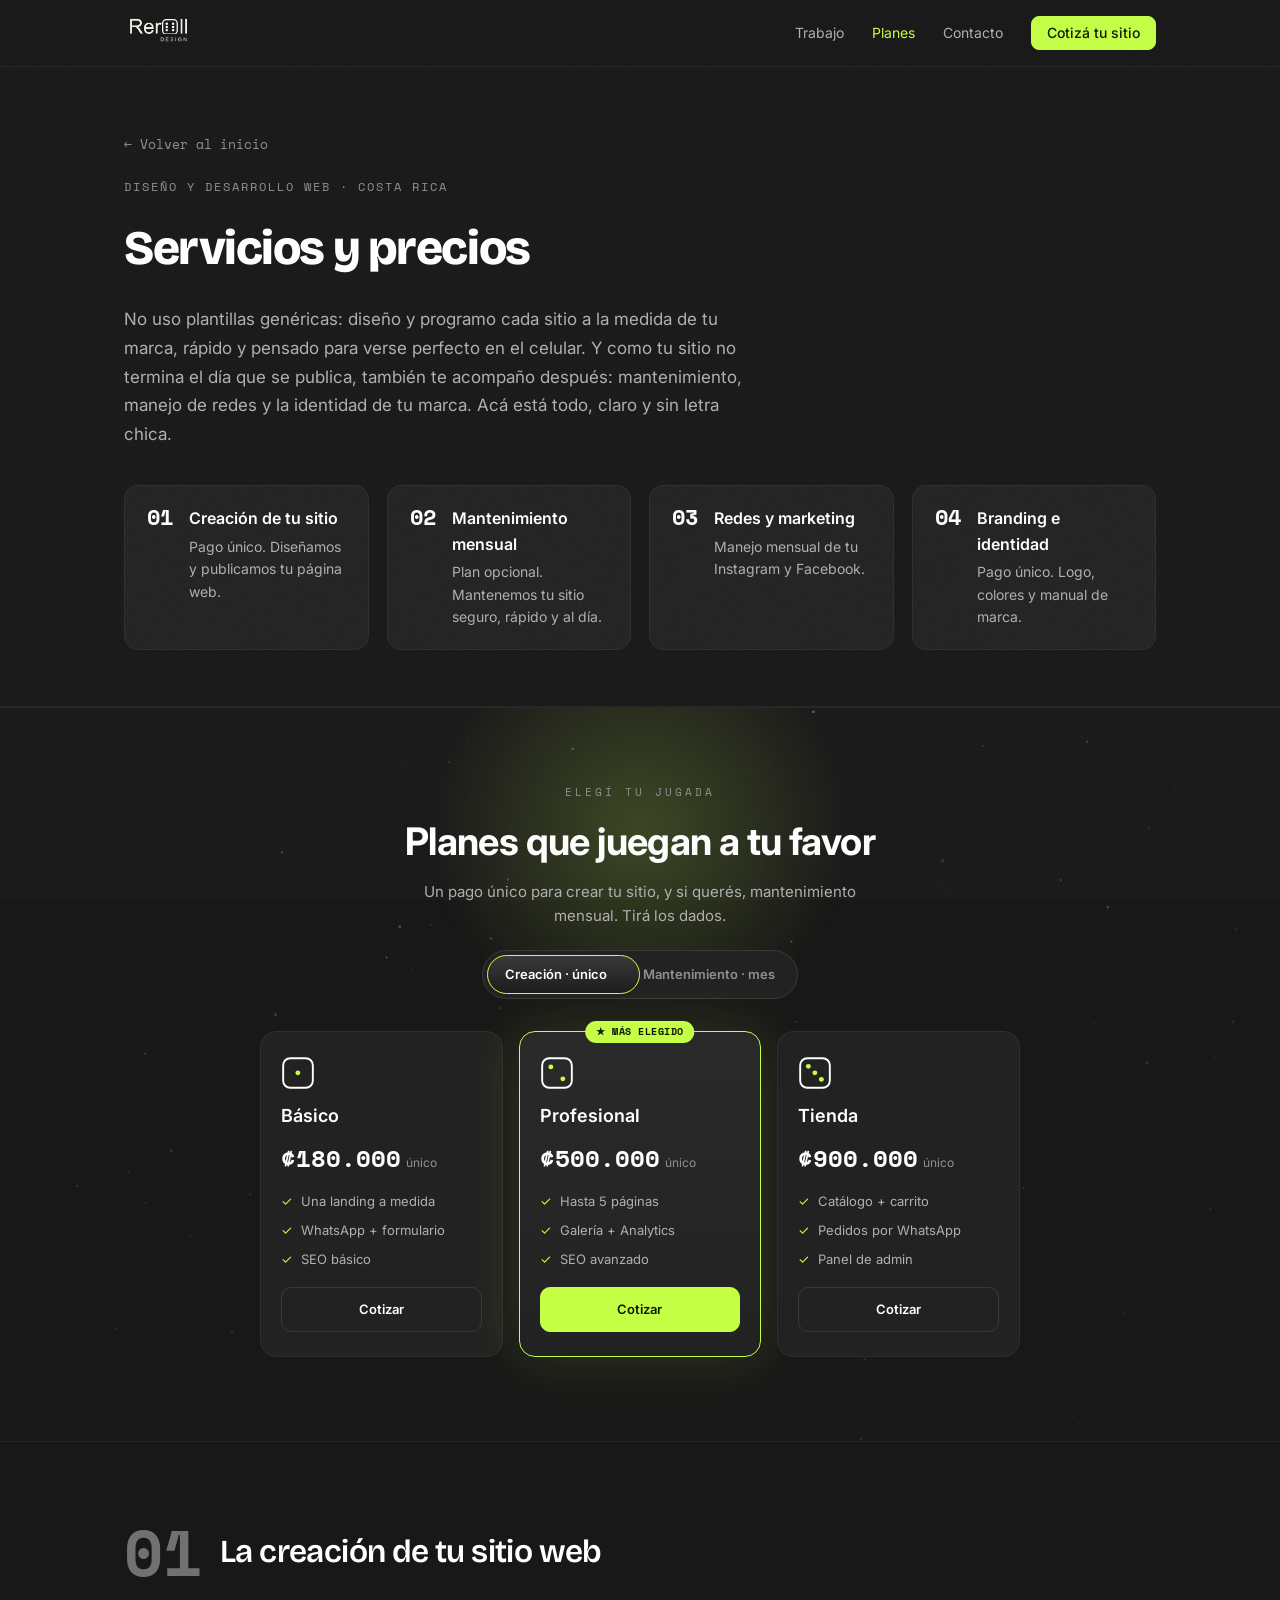
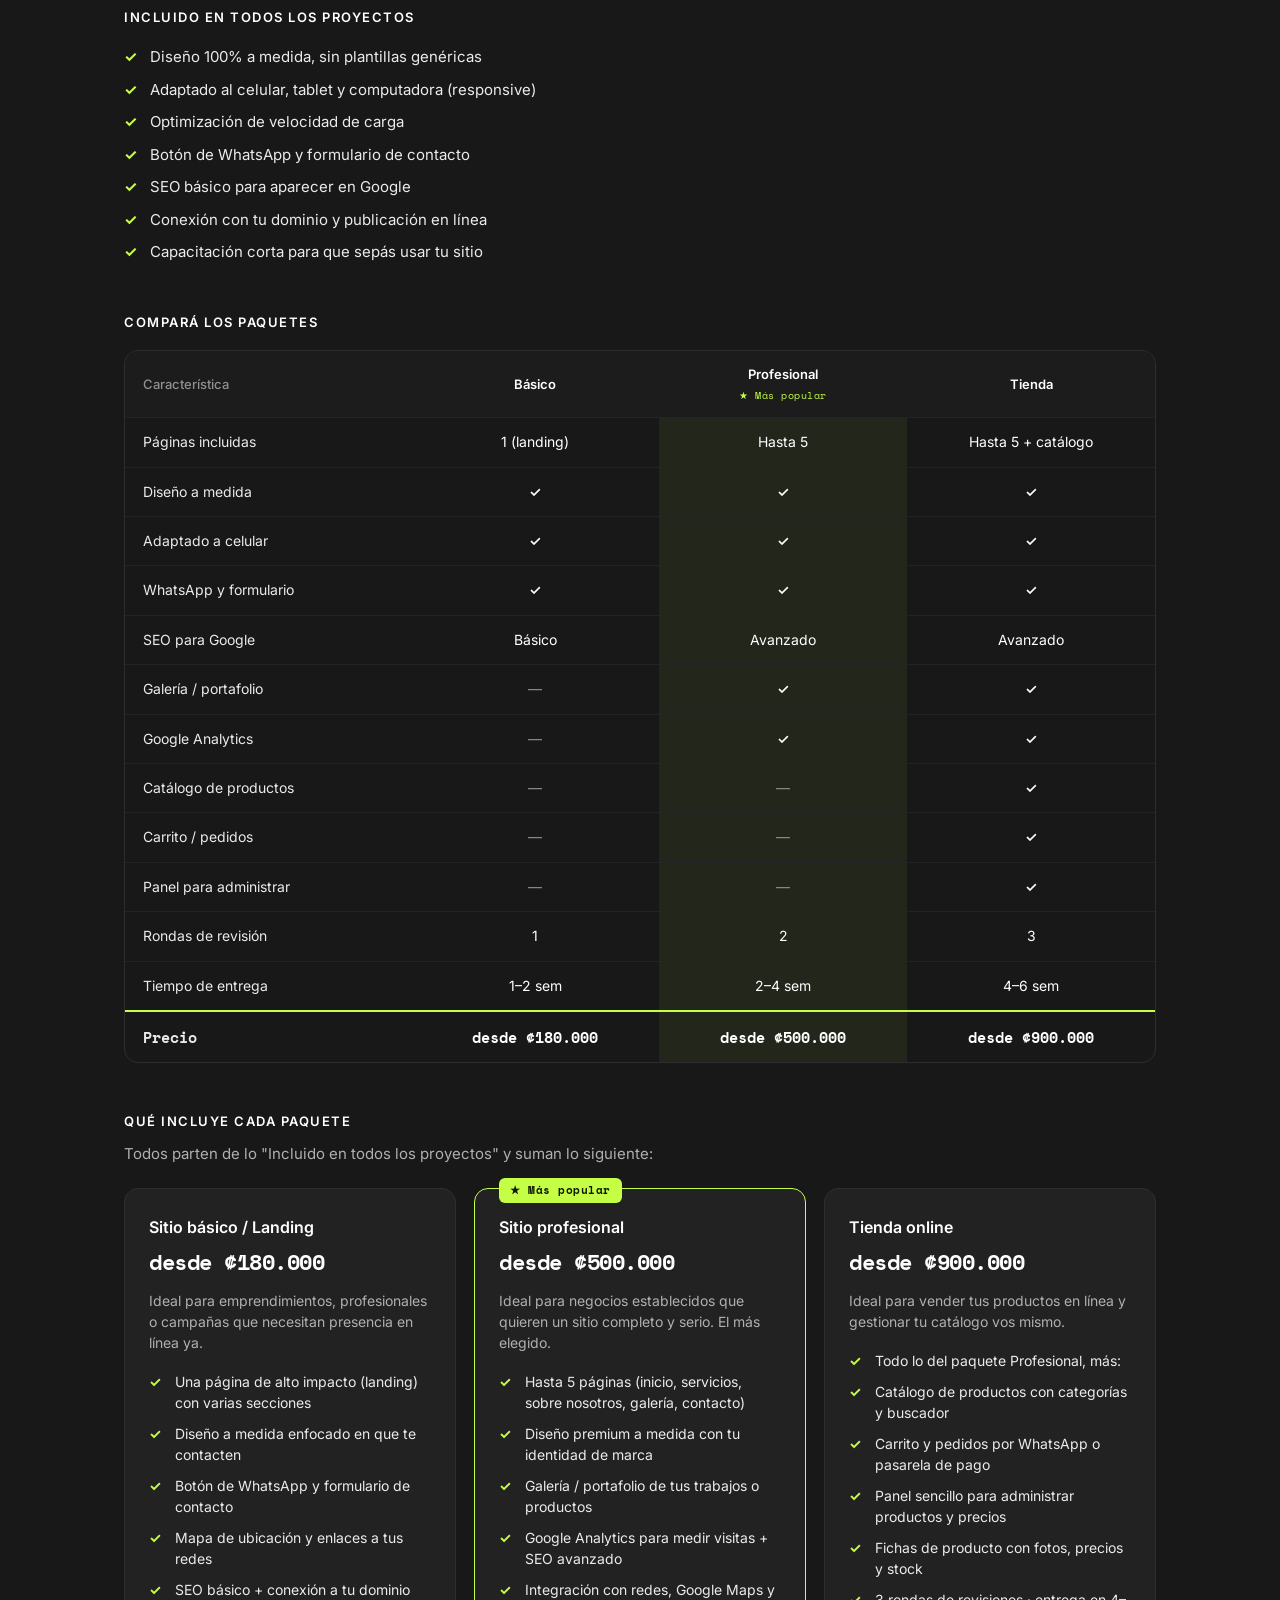
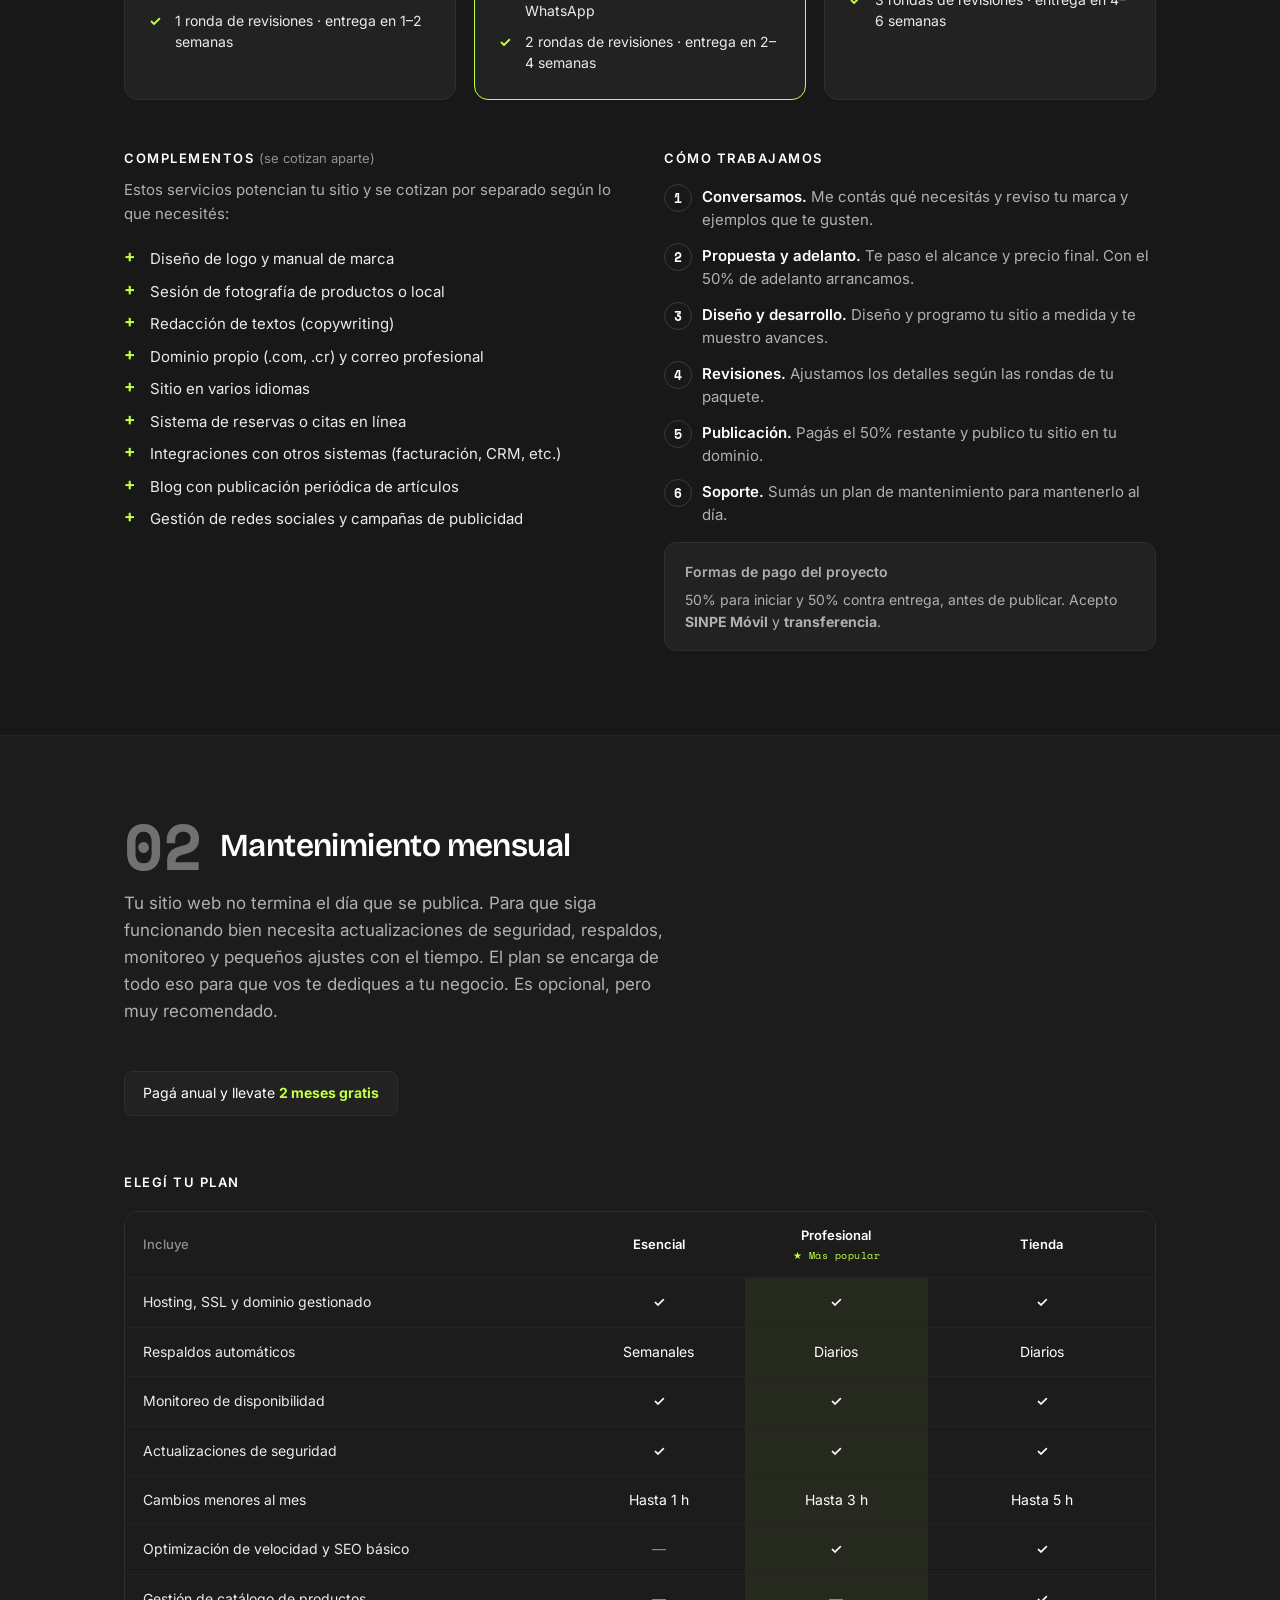
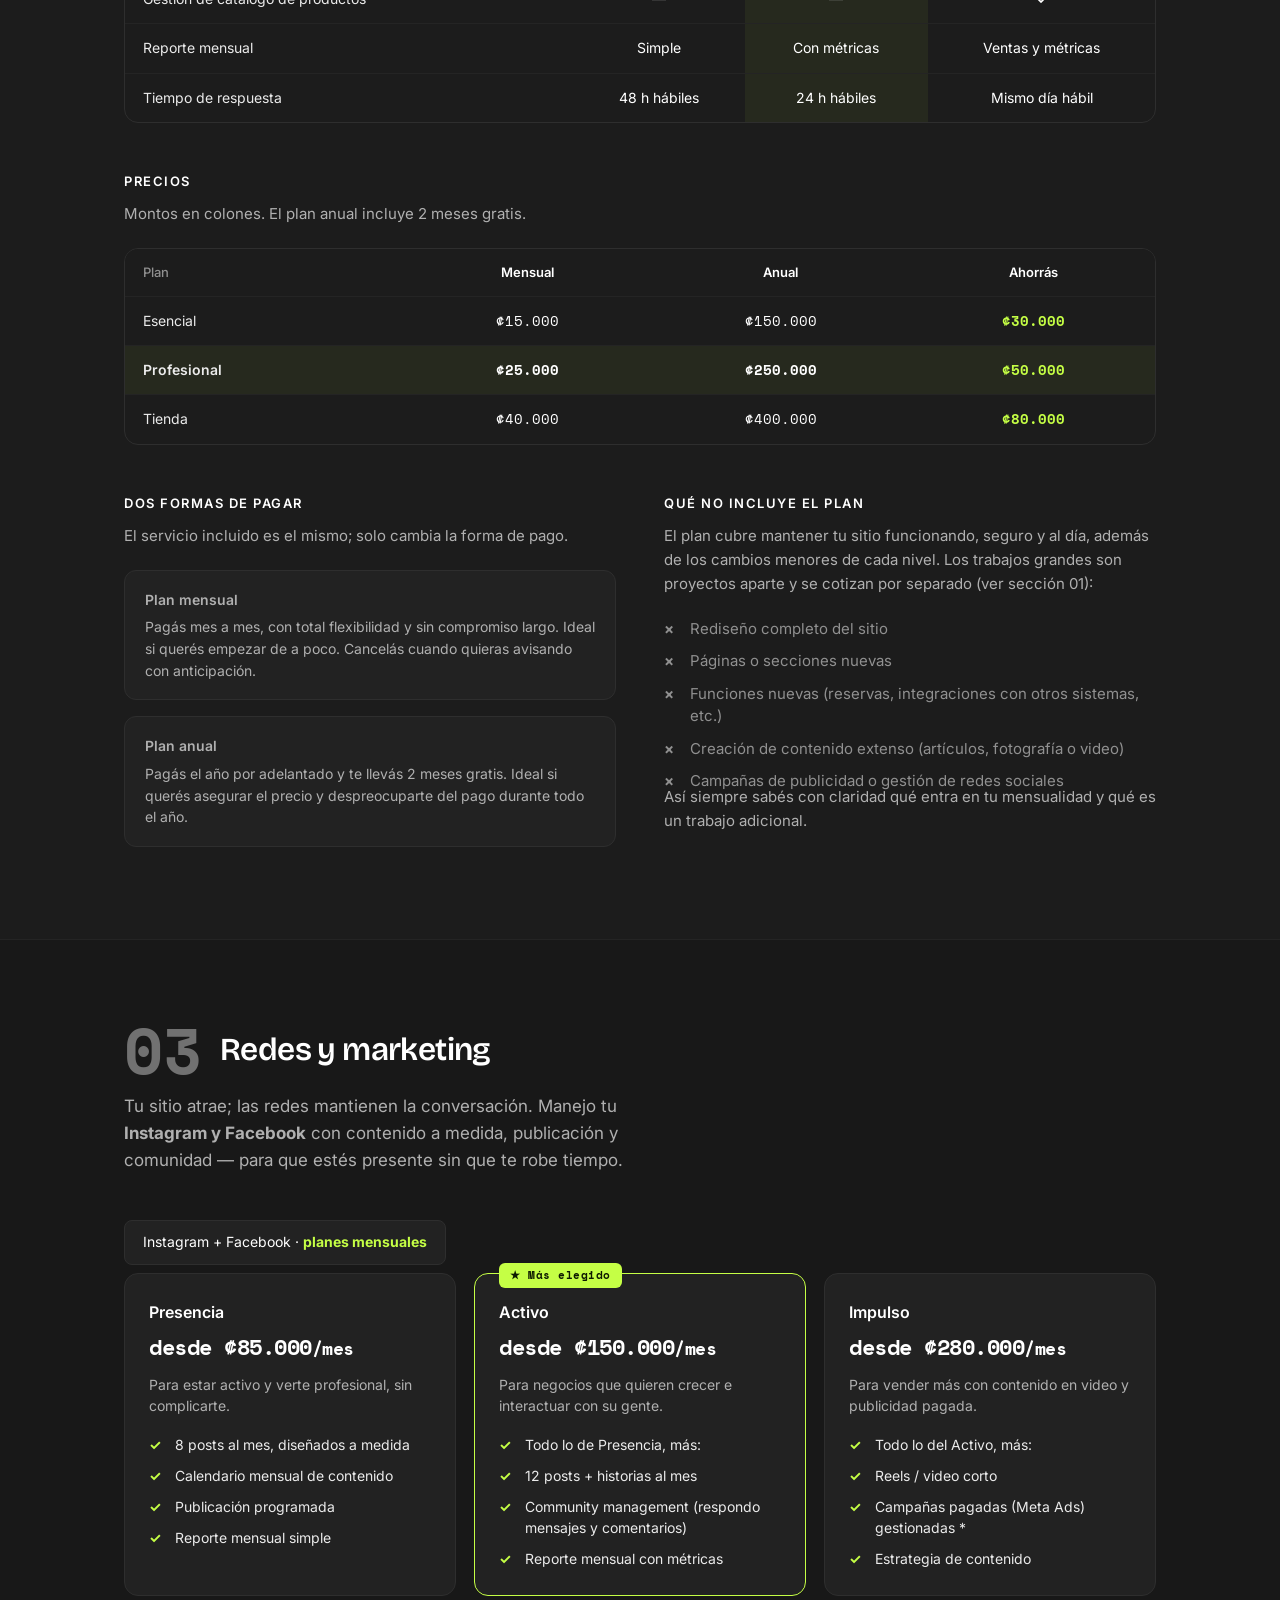
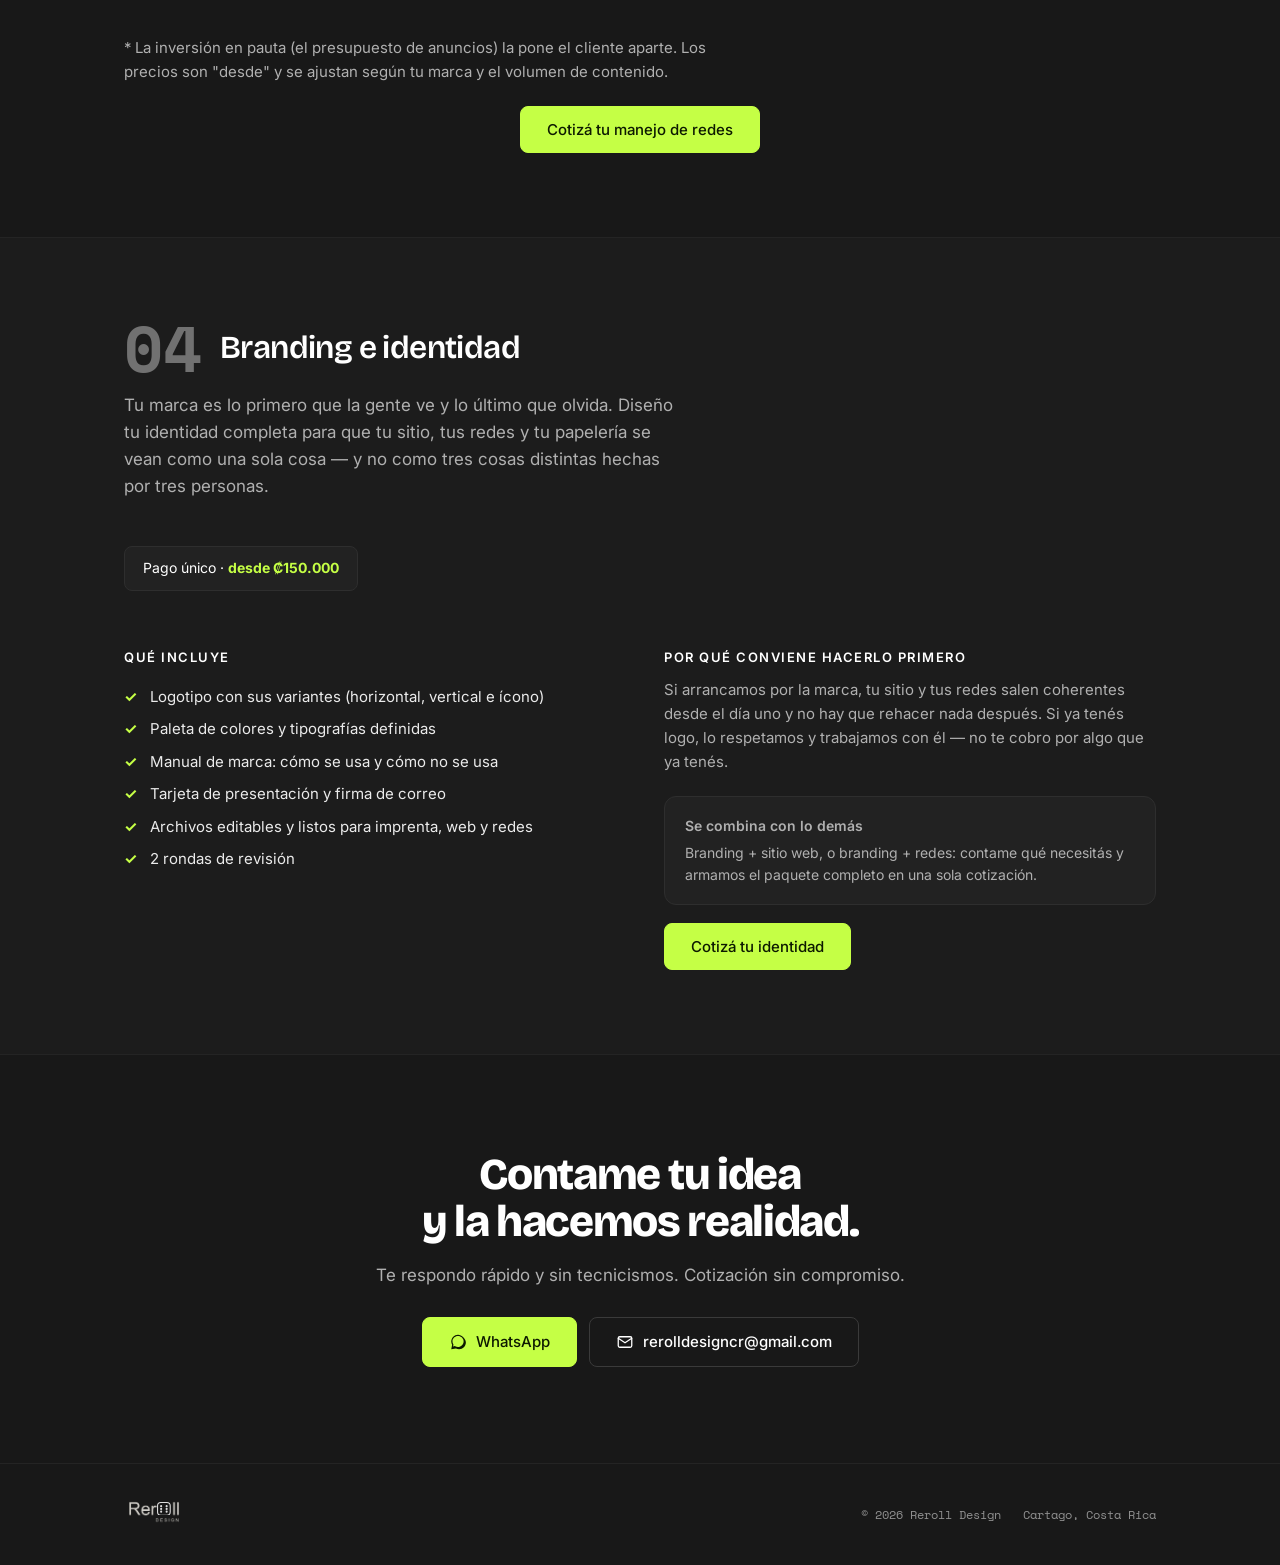
==== commit 0b81e5b2: "Suma Branding (04) y convierte el inicio en selector de disciplina - Nueva sección "04 · Branding e " ====
--- a/servicios.html
+++ b/servicios.html
@@ -4,7 +4,7 @@
   <meta charset="UTF-8" />
   <meta name="viewport" content="width=device-width, initial-scale=1.0" />
   <title>Servicios y precios — Reroll Design</title>
-  <meta name="description" content="Planes y precios de Reroll Design: creación de sitios web a la medida (desde ₡180.000) y planes de mantenimiento mensual (desde ₡15.000). Transparente, sin letra chica." />
+  <meta name="description" content="Planes y precios de Reroll Design: sitios web a la medida (desde ₡180.000), mantenimiento mensual (desde ₡15.000), manejo de redes (desde ₡85.000/mes) y branding (desde ₡150.000). Transparente, sin letra chica." />
   <link rel="canonical" href="https://rerolldesign.com/servicios.html" />
 
   <link rel="icon" type="image/svg+xml" href="assets/favicon.svg" />
@@ -23,7 +23,7 @@
   <link rel="preconnect" href="https://fonts.gstatic.com" crossorigin />
   <link href="https://fonts.googleapis.com/css2?family=Bricolage+Grotesque:opsz,wght@12..96,700;12..96,800&family=Inter:wght@400;500;600;700&family=Space+Mono:wght@400;700&display=swap" rel="stylesheet" />
 
-  <link rel="stylesheet" href="css/styles.css?v=9" />
+  <link rel="stylesheet" href="css/styles.css?v=10" />
 </head>
 <body class="rr">
   <div class="rr-grain" aria-hidden="true"></div>
@@ -51,6 +51,7 @@
       <a href="index.html#trabajo">Trabajo</a>
       <a href="servicios.html" aria-current="page">Planes</a>
       <a href="#redes">Redes y marketing</a>
+      <a href="#branding">Branding</a>
       <a href="index.html#contacto">Contacto</a>
       <a class="rr-btn rr-btn--gold rr-btn--lg" href="https://wa.me/50687807813?text=%C2%A1Hola%20Reroll%20Design!%20Quiero%20cotizar%20un%20sitio%20web." target="_blank" rel="noopener">Cotizá tu sitio</a>
       <p class="rr-menu__meta">+506 8780 7813 · Cartago, Costa Rica</p>
@@ -62,7 +63,7 @@
       <a href="index.html" class="back-link">← Volver al inicio</a>
       <p class="eyebrow">Diseño y desarrollo web · Costa Rica</p>
       <h1 class="page-hero__title">Servicios y precios</h1>
-      <p class="page-hero__sub">No uso plantillas genéricas: diseño y programo cada sitio a la medida de tu marca, rápido y pensado para verse perfecto en el celular. Y como tu sitio no termina el día que se publica, también te ofrezco planes para mantenerlo seguro y al día. Acá está todo, claro y sin letra chica.</p>
+      <p class="page-hero__sub">No uso plantillas genéricas: diseño y programo cada sitio a la medida de tu marca, rápido y pensado para verse perfecto en el celular. Y como tu sitio no termina el día que se publica, también te acompaño después: mantenimiento, manejo de redes y la identidad de tu marca. Acá está todo, claro y sin letra chica.</p>
 
       <div class="two-up">
         <div class="two-up__item">
@@ -84,6 +85,13 @@
           <div>
             <p class="two-up__name">Redes y marketing</p>
             <p class="two-up__desc">Manejo mensual de tu Instagram y Facebook.</p>
+          </div>
+        </div>
+        <div class="two-up__item">
+          <span class="two-up__num">04</span>
+          <div>
+            <p class="two-up__name">Branding e identidad</p>
+            <p class="two-up__desc">Pago único. Logo, colores y manual de marca.</p>
           </div>
         </div>
       </div>
@@ -377,6 +385,44 @@
     </div>
   </section>
 
+  <!-- ============ 04 BRANDING ============ -->
+  <section class="section section--soft" id="branding">
+    <div class="wrap">
+      <div class="bignum-head">
+        <span class="bignum">04</span>
+        <h2 class="section__title">Branding e identidad</h2>
+      </div>
+
+      <p class="lead">Tu marca es lo primero que la gente ve y lo último que olvida. Diseño tu identidad completa para que tu sitio, tus redes y tu papelería se vean como una sola cosa — y no como tres cosas distintas hechas por tres personas.</p>
+      <div class="ribbon">Pago único · <b>desde ₡150.000</b></div>
+
+      <div class="split">
+        <div class="split__col">
+          <h3 class="sub">Qué incluye</h3>
+          <ul class="check-list">
+            <li>Logotipo con sus variantes (horizontal, vertical e ícono)</li>
+            <li>Paleta de colores y tipografías definidas</li>
+            <li>Manual de marca: cómo se usa y cómo no se usa</li>
+            <li>Tarjeta de presentación y firma de correo</li>
+            <li>Archivos editables y listos para imprenta, web y redes</li>
+            <li>2 rondas de revisión</li>
+          </ul>
+        </div>
+        <div class="split__col">
+          <h3 class="sub">Por qué conviene hacerlo primero</h3>
+          <p class="muted-line">Si arrancamos por la marca, tu sitio y tus redes salen coherentes desde el día uno y no hay que rehacer nada después. Si ya tenés logo, lo respetamos y trabajamos con él — no te cobro por algo que ya tenés.</p>
+          <div class="callout">
+            <p class="callout__title">Se combina con lo demás</p>
+            <p>Branding + sitio web, o branding + redes: contame qué necesitás y armamos el paquete completo en una sola cotización.</p>
+          </div>
+          <div style="margin-top:18px">
+            <a href="https://wa.me/50687807813?text=%C2%A1Hola%20Reroll%20Design!%20Quiero%20cotizar%20el%20branding%20de%20mi%20marca." class="btn btn--ink btn--lg" target="_blank" rel="noopener">Cotizá tu identidad</a>
+          </div>
+        </div>
+      </div>
+    </div>
+  </section>
+
   <!-- ============ CTA ============ -->
   <section class="section contacto" id="contacto">
     <div class="wrap contacto__inner">
--- a/css/styles.css
+++ b/css/styles.css
@@ -196,7 +196,7 @@
 .page-hero__title{font-size:clamp(30px,5.5vw,48px);font-weight:700;letter-spacing:-1.2px;margin:14px 0 0}
 .page-hero__sub{font-size:17px;color:var(--muted);max-width:620px;margin:18px 0 0;line-height:1.7}
 
-.two-up{display:grid;grid-template-columns:repeat(3,1fr);gap:18px;margin-top:36px}
+.two-up{display:grid;grid-template-columns:repeat(4,1fr);gap:18px;margin-top:36px}
 .two-up__item{display:flex;gap:16px;align-items:flex-start;border:1px solid var(--line);border-radius:14px;padding:20px 22px;background:#fff}
 .two-up__num{font-family:var(--mono);font-size:22px;font-weight:700;color:var(--ink);line-height:1}
 .two-up__name{font-size:16px;font-weight:600}
@@ -292,6 +292,9 @@
 .dcard--pop .dcard__cta:hover{background:#B0E83A}
 
 /* ---------- responsive ---------- */
+@media (max-width:980px){
+  .two-up{grid-template-columns:repeat(2,1fr)}
+}
 @media (max-width:760px){
   .work{grid-template-columns:1fr}
   .cards{grid-template-columns:1fr}
@@ -401,11 +404,20 @@
   font-size:clamp(21px,2.8vw,30px);letter-spacing:-.02em;line-height:1.1;transition:color .2s ease}
 .rr-svc__row:hover .rr-svc__name{color:var(--gold)}
 .rr-svc__desc{display:block;font-size:14px;color:#B0B0B0;line-height:1.5;margin-top:6px;max-width:430px}
+.rr-svc__lead{margin:-6px 0 26px;max-width:560px}
+.rr-svc__plus{display:block;font-family:var(--mono);font-size:12px;color:#909090;margin-top:8px}
 .rr-svc__cost{text-align:right;white-space:nowrap}
 .rr-svc__amount{display:block;font-family:var(--mono);font-weight:700;font-size:15px;color:var(--gold)}
 .rr-svc__unit{display:block;font-family:var(--mono);font-size:12px;color:#909090;margin-top:3px}
-.rr-svc__arr{color:#909090;font-size:19px;transition:color .2s ease,transform .2s ease}
-.rr-svc__row:hover .rr-svc__arr{color:var(--gold);transform:translateX(4px)}
+/* el "botón" de cada disciplina: aparece al pasar por encima o al tabular */
+.rr-svc__go{display:inline-flex;align-items:center;gap:7px;white-space:nowrap;
+  font-family:var(--mono);font-weight:700;font-size:13px;color:#EBEBEB;
+  border:1px solid #3A3A3A;border-radius:10px;padding:10px 15px;
+  transition:color .2s ease,border-color .2s ease,background .2s ease}
+.rr-svc__go span{transition:transform .2s ease}
+.rr-svc__row:hover .rr-svc__go,.rr-svc__row:focus-visible .rr-svc__go{
+  color:var(--gold);border-color:var(--gold);background:rgba(197,255,69,.08)}
+.rr-svc__row:hover .rr-svc__go span{transform:translateX(3px)}
 
 .rr-contact{position:relative;z-index:2;padding:96px 0;text-align:center}
 .rr-contact__in{max-width:640px;margin:0 auto}
@@ -435,7 +447,8 @@
   .rr-svc__row{grid-template-columns:1fr;gap:12px;padding:22px 4px}
   .rr-svc__cost{text-align:left;display:flex;align-items:baseline;gap:8px}
   .rr-svc__unit{margin-top:0}
-  .rr-svc__arr{display:none}
+  /* en táctil no hay hover: el botón ocupa todo el ancho y se toca fácil */
+  .rr-svc__go{justify-content:center;width:100%;padding:12px 15px}
   .rr-contact{padding:66px 0}
   .rr-foot__in{flex-direction:column;align-items:flex-start;gap:12px}
 }
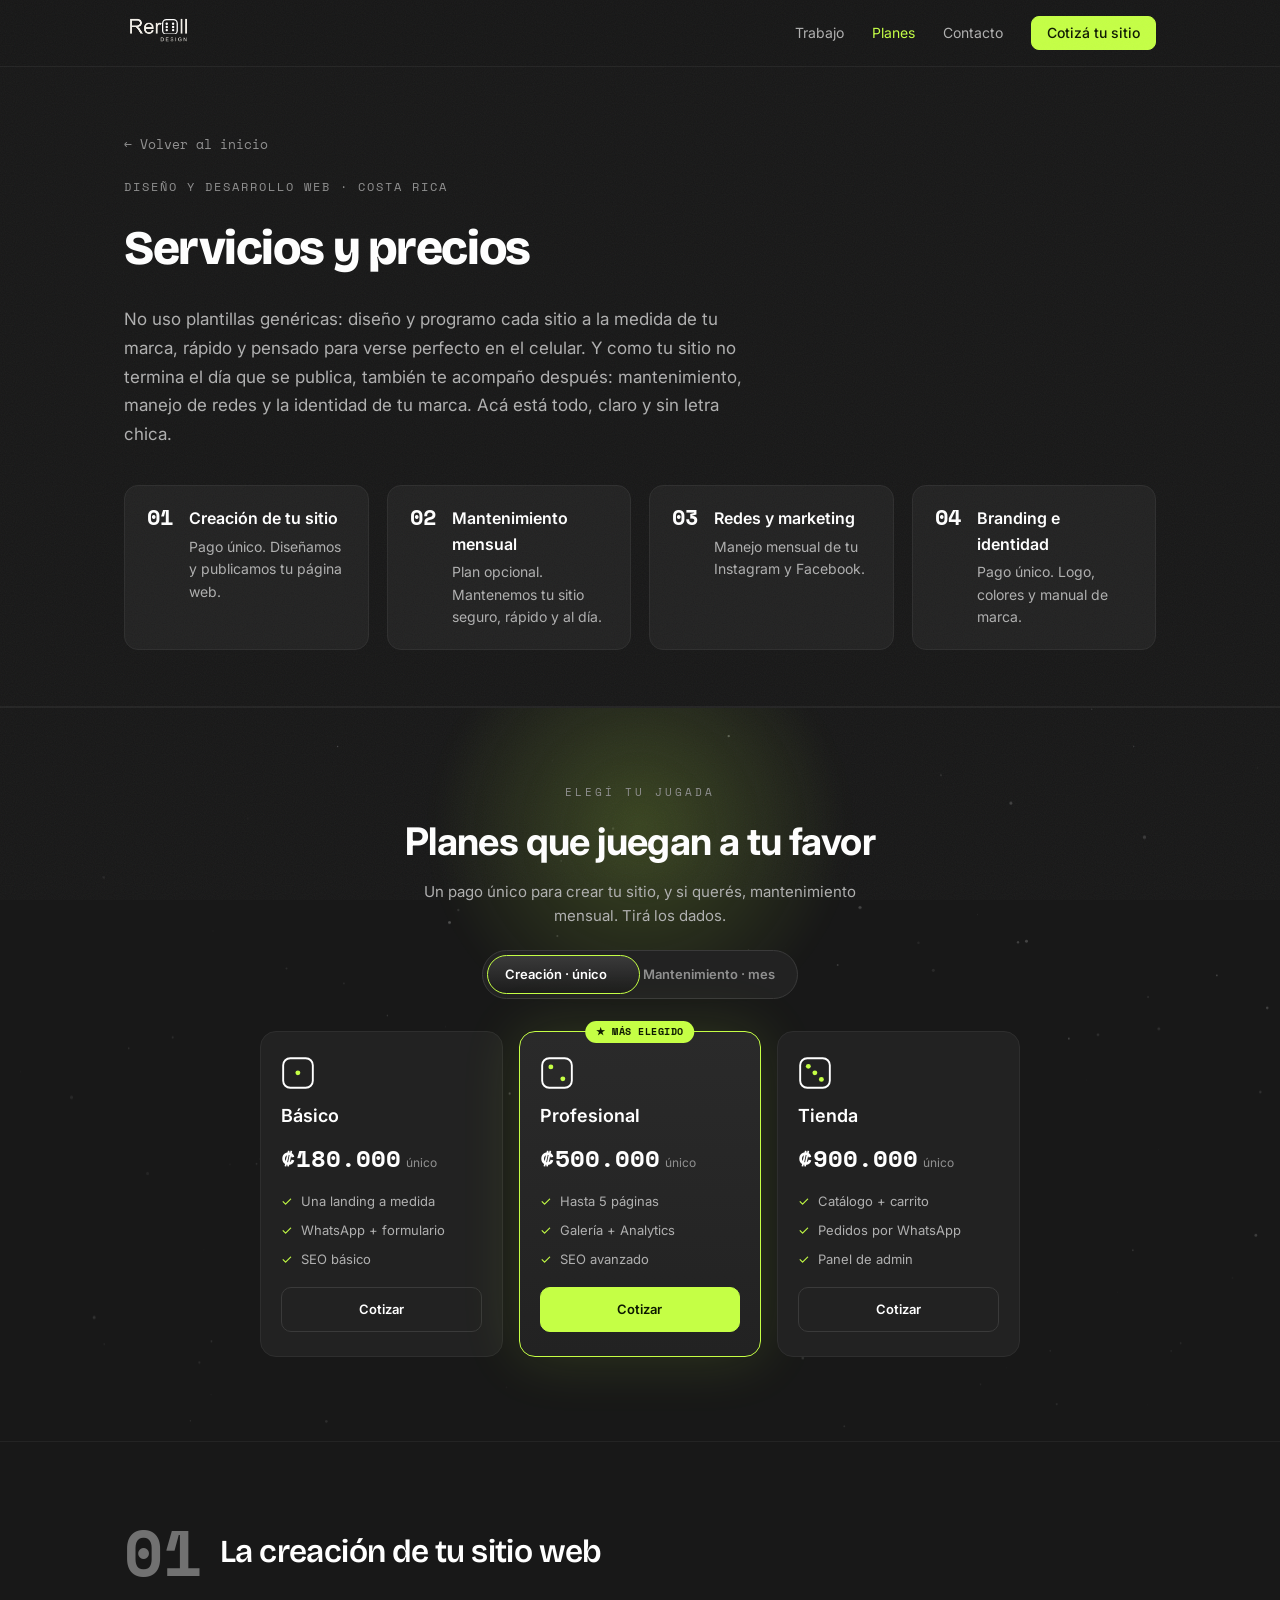
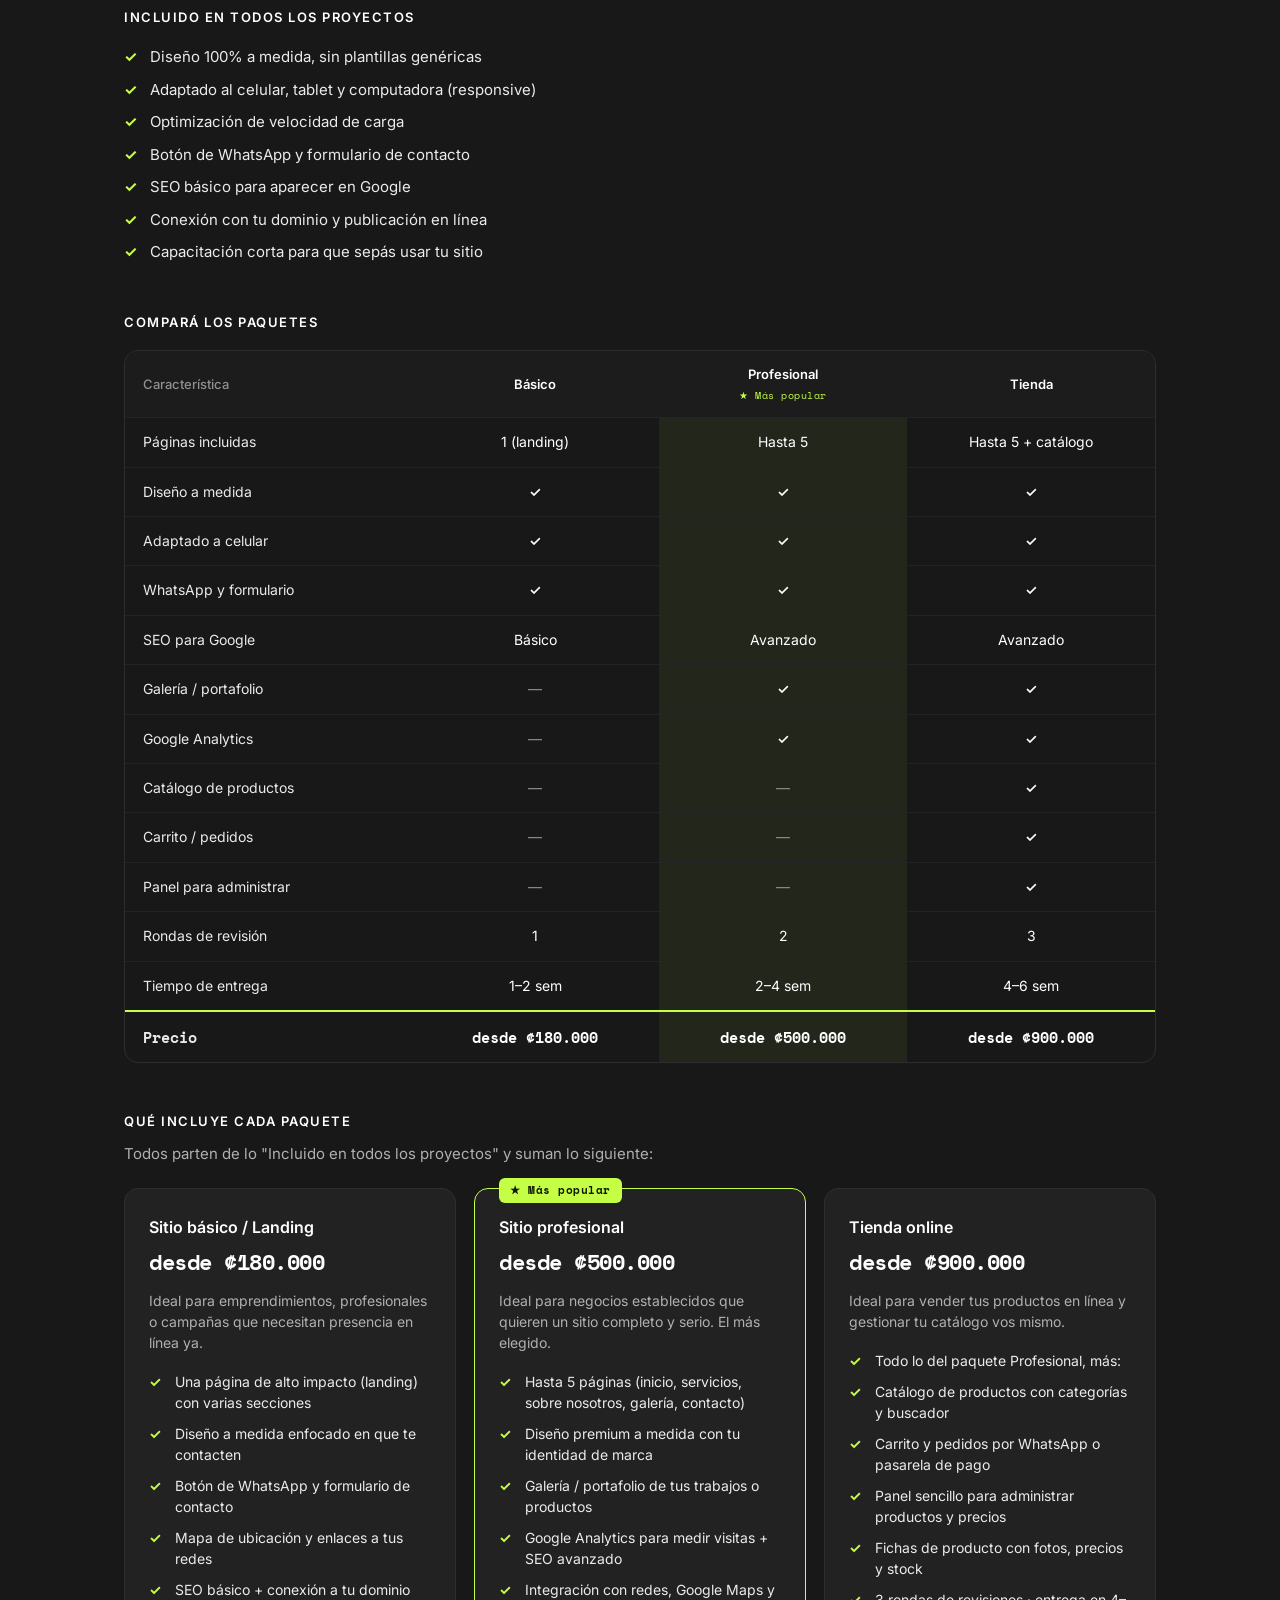
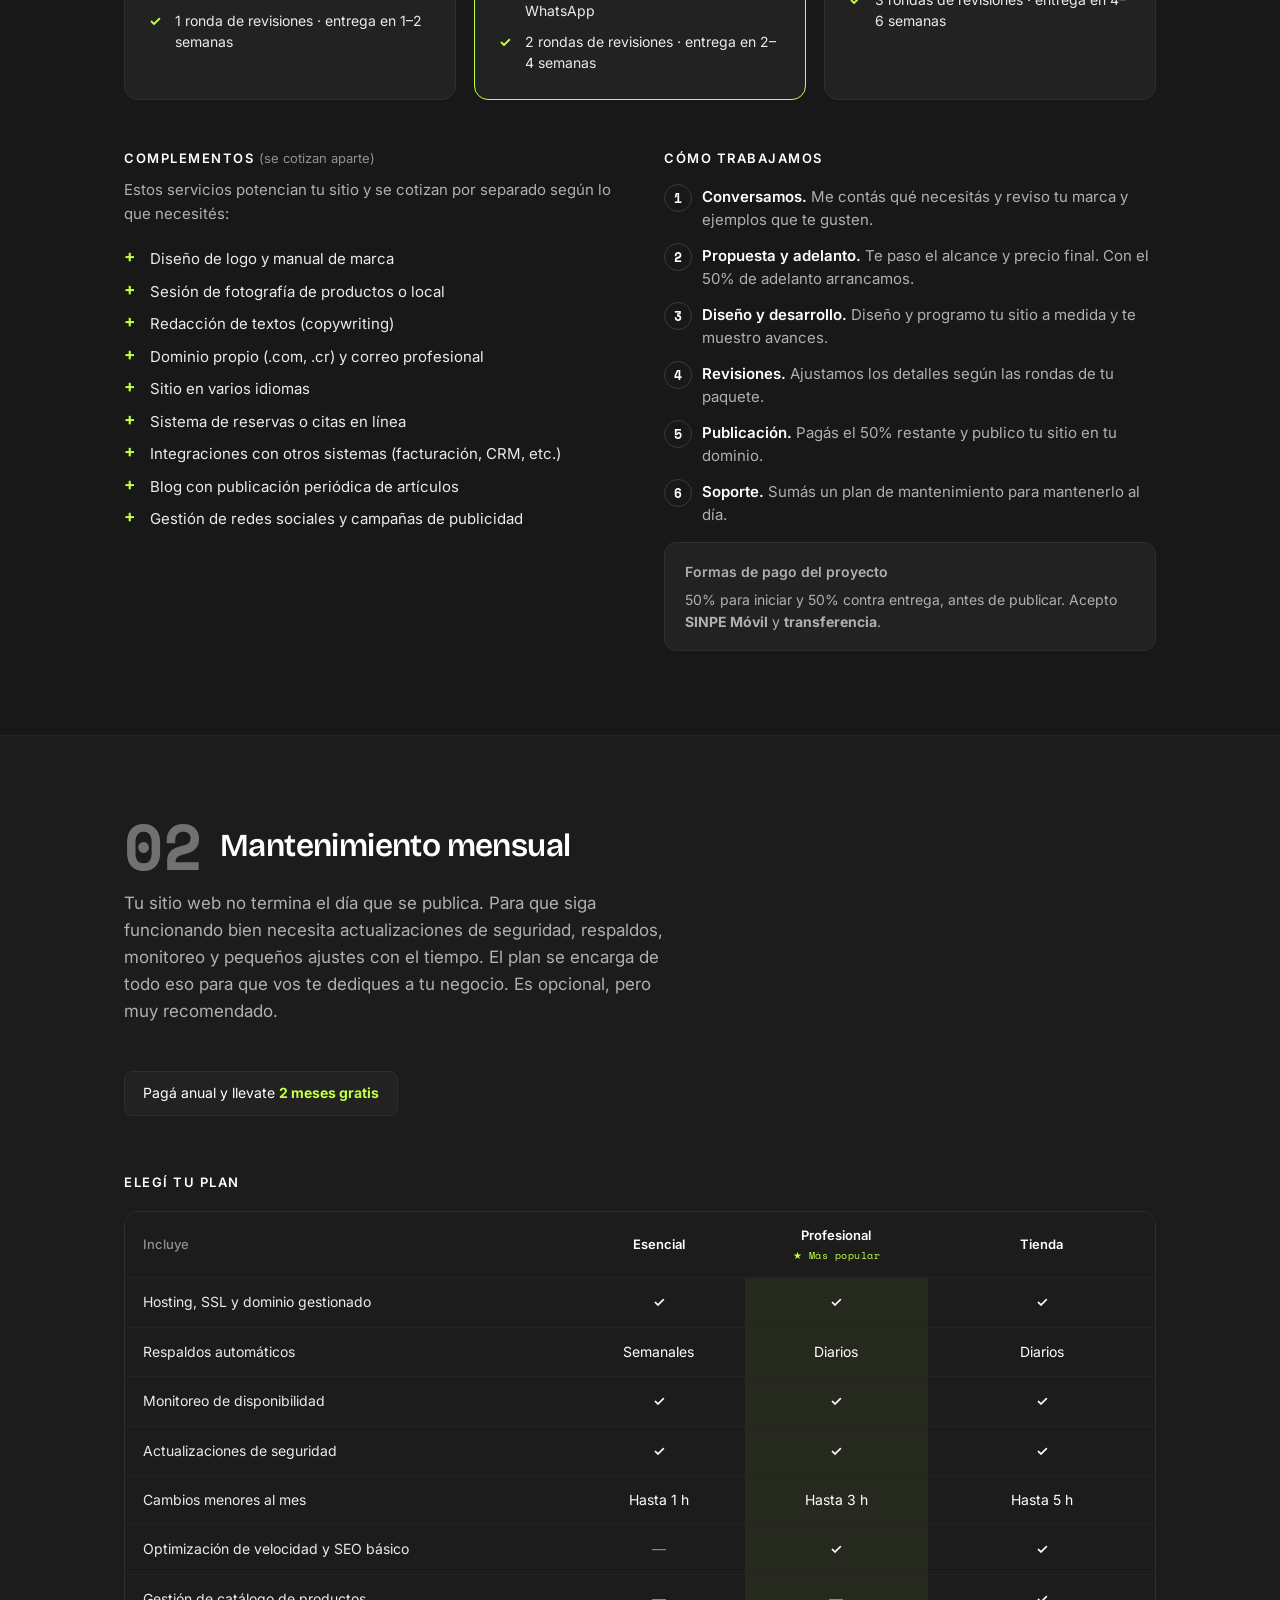
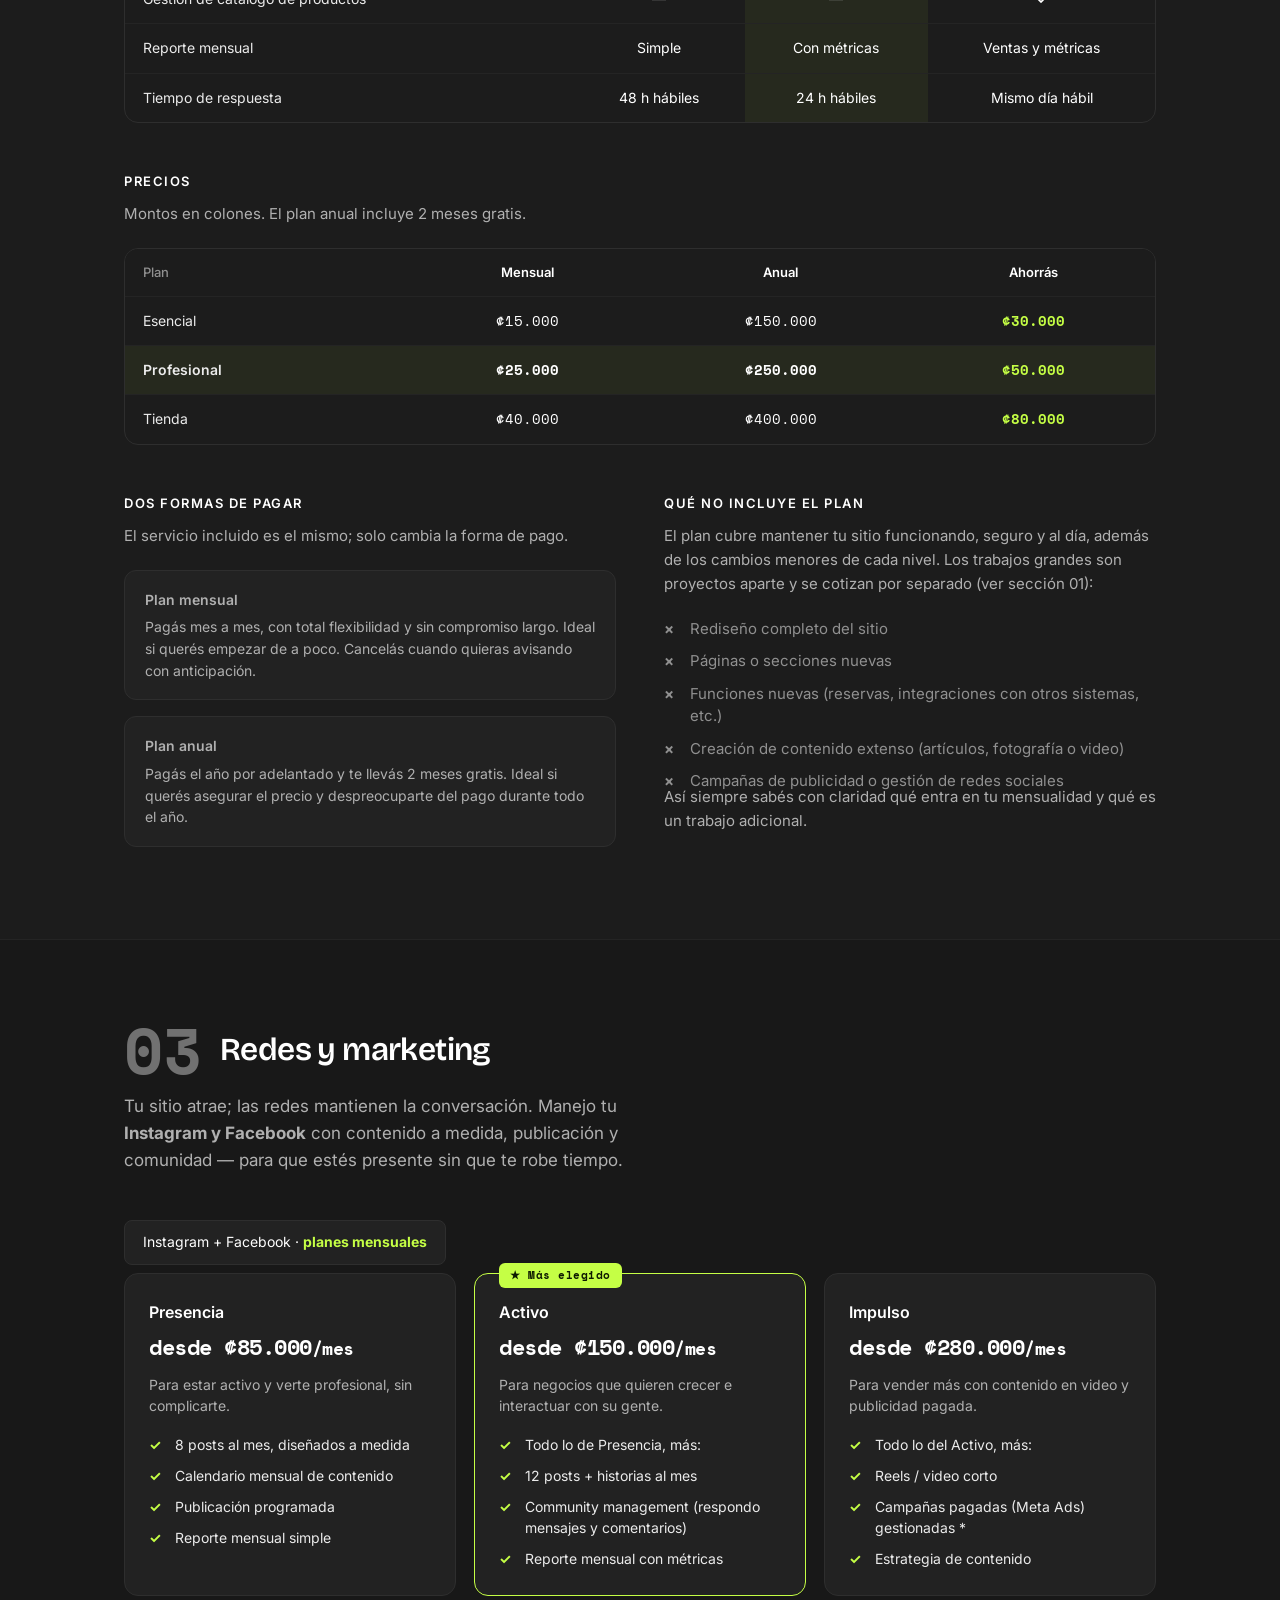
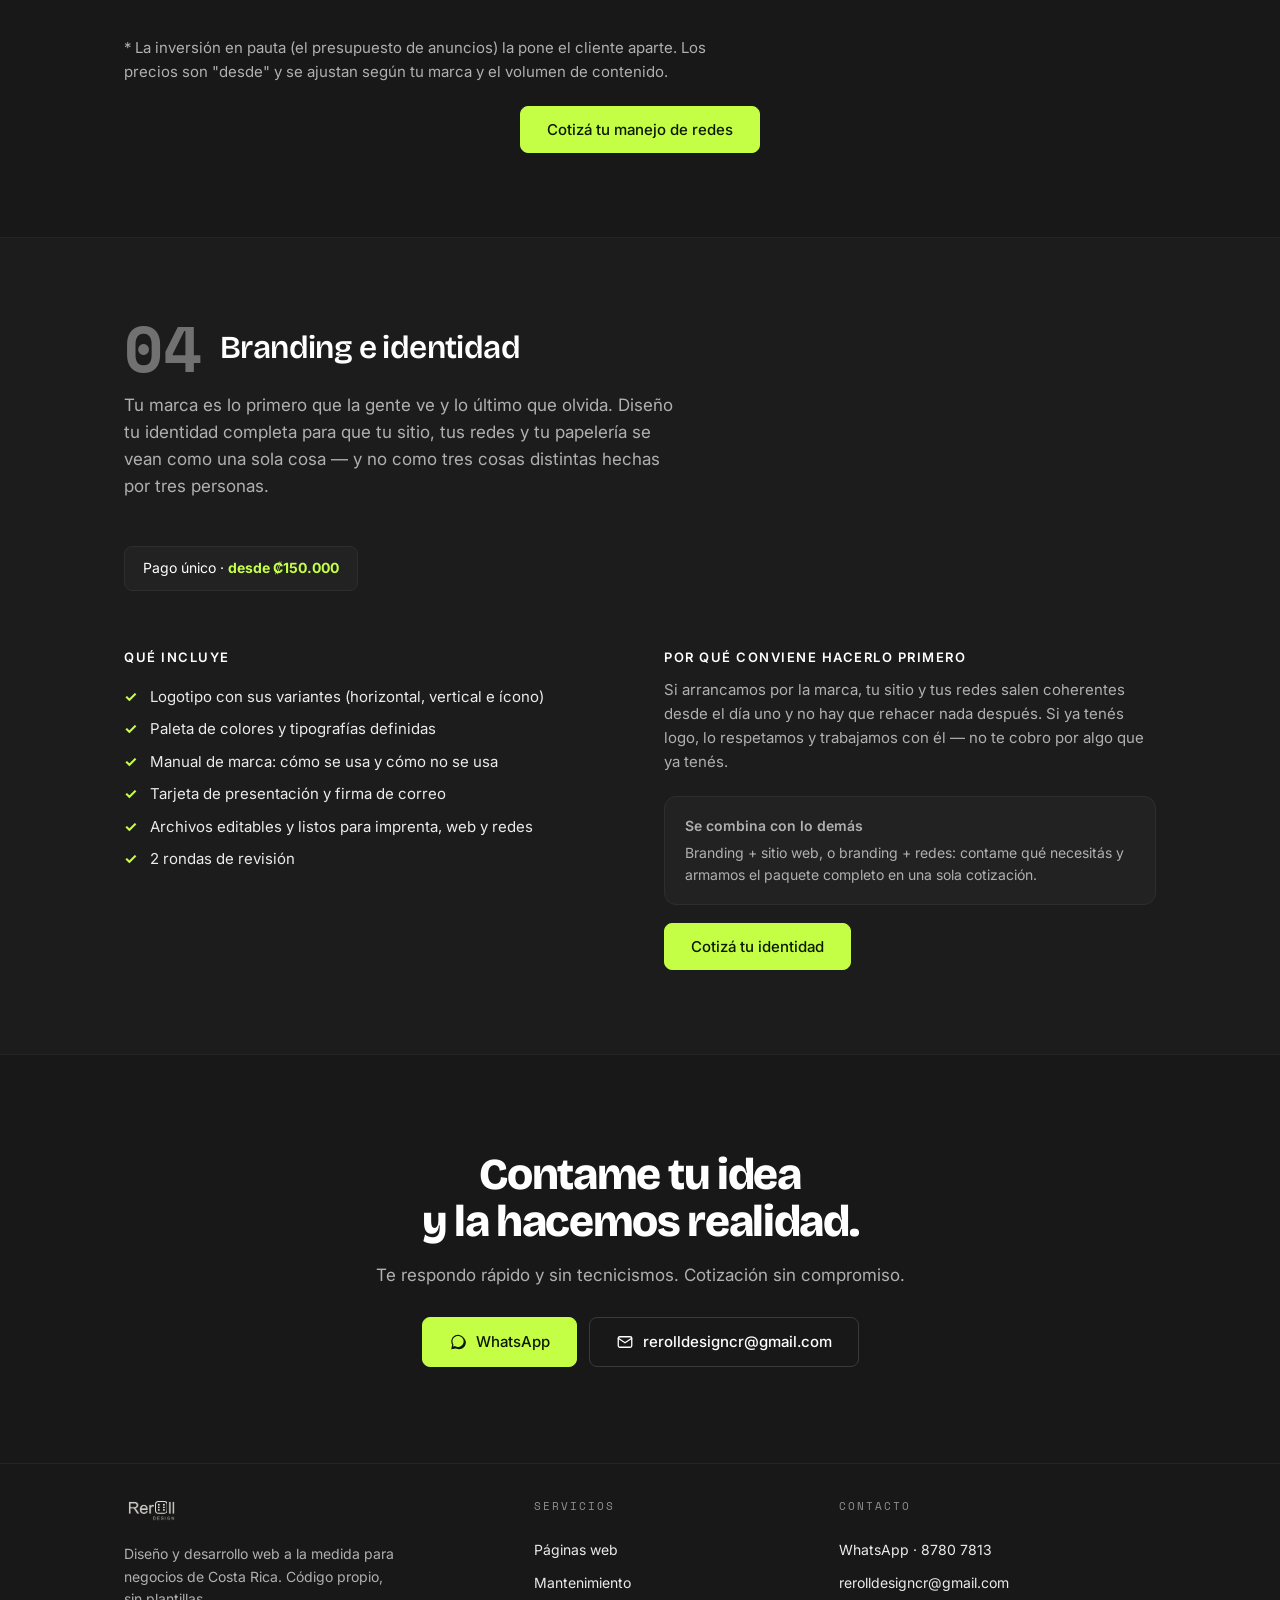
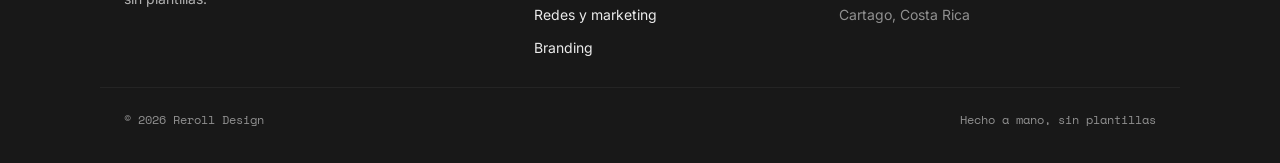
==== commit 05b10302: "Auditoría UI/UX: respuesta al tacto, áreas de toque y pie con contenido Medido a 375px, no estimado:" ====
--- a/servicios.html
+++ b/servicios.html
@@ -23,7 +23,7 @@
   <link rel="preconnect" href="https://fonts.gstatic.com" crossorigin />
   <link href="https://fonts.googleapis.com/css2?family=Bricolage+Grotesque:opsz,wght@12..96,700;12..96,800&family=Inter:wght@400;500;600;700&family=Space+Mono:wght@400;700&display=swap" rel="stylesheet" />
 
-  <link rel="stylesheet" href="css/styles.css?v=10" />
+  <link rel="stylesheet" href="css/styles.css?v=11" />
 </head>
 <body class="rr">
   <div class="rr-grain" aria-hidden="true"></div>
@@ -442,19 +442,32 @@
   </section>
 
   <!-- ============ FOOTER ============ -->
-  <footer class="footer">
-    <div class="wrap footer__inner">
-      <a href="index.html"><span class="rd-logo footer__logo">
-        <img src="assets/logo-white-nodie.png" alt="Reroll Design" />
-        <span class="rd-logo__die" aria-hidden="true"><svg viewBox="0 0 125 125" fill="currentColor"><rect x="5" y="5" width="115" height="115" rx="30" fill="none" stroke="currentColor" stroke-width="10"/><circle cx="37.5" cy="37.5" r="9.5"/><circle cx="87.5" cy="37.5" r="9.5"/><circle cx="37.5" cy="62.5" r="9.5"/><circle cx="87.5" cy="62.5" r="9.5"/><circle cx="37.5" cy="87.5" r="9.5"/><circle cx="87.5" cy="87.5" r="9.5"/></svg></span>
-      </span></a>
-      <div class="footer__meta">
-        <span>© <span id="year">2026</span> Reroll Design</span>
+  <footer class="rr-foot">
+    <div class="wrap rr-foot__in">
+      <div class="rr-foot__brand">
+        <span class="rd-logo rr-foot__logo"><img src="assets/logo-white-nodie.png" alt="Reroll Design" /><span class="rd-logo__die" aria-hidden="true"><svg viewBox="0 0 125 125" fill="currentColor"><rect x="5" y="5" width="115" height="115" rx="30" fill="none" stroke="currentColor" stroke-width="10"/><circle cx="37.5" cy="37.5" r="9.5"/><circle cx="87.5" cy="37.5" r="9.5"/><circle cx="37.5" cy="62.5" r="9.5"/><circle cx="87.5" cy="62.5" r="9.5"/><circle cx="37.5" cy="87.5" r="9.5"/><circle cx="87.5" cy="87.5" r="9.5"/></svg></span></span>
+        <p class="rr-foot__pitch">Diseño y desarrollo web a la medida para negocios de Costa Rica. Código propio, sin plantillas.</p>
+      </div>
+      <nav class="rr-foot__col" aria-label="Servicios">
+        <p class="rr-foot__ttl">Servicios</p>
+        <a href="servicios.html#creacion">Páginas web</a>
+        <a href="servicios.html#mantenimiento">Mantenimiento</a>
+        <a href="servicios.html#redes">Redes y marketing</a>
+        <a href="servicios.html#branding">Branding</a>
+      </nav>
+      <div class="rr-foot__col">
+        <p class="rr-foot__ttl">Contacto</p>
+        <a href="https://wa.me/50687807813?text=%C2%A1Hola%20Reroll%20Design!%20Quiero%20cotizar%20un%20sitio%20web." target="_blank" rel="noopener">WhatsApp · 8780 7813</a>
+        <a href="mailto:rerolldesigncr@gmail.com">rerolldesigncr@gmail.com</a>
         <span>Cartago, Costa Rica</span>
       </div>
     </div>
+    <div class="wrap rr-foot__bottom">
+      <span>© <span id="year">2026</span> Reroll Design</span>
+      <span>Hecho a mano, sin plantillas</span>
+    </div>
   </footer>
 
-  <script src="js/app.js?v=5"></script>
+  <script src="js/app.js?v=6"></script>
 </body>
 </html>
--- a/css/styles.css
+++ b/css/styles.css
@@ -174,12 +174,6 @@
 .contacto__sub{font-size:17px;color:var(--muted);margin:16px 0 28px}
 .contacto__btns{display:flex;gap:12px;justify-content:center;flex-wrap:wrap}
 
-/* ---------- footer ---------- */
-.footer{border-top:1px solid var(--line);padding:34px 0;background:var(--paper)}
-.footer__inner{display:flex;align-items:center;justify-content:space-between;gap:20px;flex-wrap:wrap}
-.footer__logo{opacity:.85}
-.footer__logo>img,img.footer__logo{height:26px;width:auto}
-.footer__meta{display:flex;gap:22px;font-family:var(--mono);font-size:12px;color:var(--faint)}
 
 /* ---------- reveal animation ---------- */
 .reveal{opacity:0;transform:translateY(16px);transition:opacity .6s ease, transform .6s ease}
@@ -300,7 +294,6 @@
   .cards{grid-template-columns:1fr}
   .hero{padding:64px 0 56px}
   .section{padding:60px 0}
-  .footer__inner{flex-direction:column;align-items:flex-start;gap:14px}
   .two-up{grid-template-columns:1fr}
   .pkg-grid{grid-template-columns:1fr}
   .split{grid-template-columns:1fr;gap:36px}
@@ -325,7 +318,7 @@
 .rr-h1{font-weight:800;font-size:clamp(46px,10vw,104px);line-height:.92;letter-spacing:-.03em;margin:18px 0 0}
 .rr-word{color:var(--gold);display:inline-block}
 .rr-h2{font-weight:700;font-size:clamp(28px,5vw,46px);line-height:1.03;letter-spacing:-.02em}
-.rr-sub{font-size:clamp(15px,2vw,18px);color:#B0B0B0;line-height:1.6}
+.rr-sub{font-size:clamp(16px,2vw,18px);color:#B0B0B0;line-height:1.6}
 .rr-sub b{color:#FFFFFF;font-weight:600}
 
 .rr-btn{display:inline-flex;align-items:center;gap:9px;font-family:var(--font);font-weight:600;font-size:14px;padding:13px 22px;border-radius:10px;border:1px solid #3A3A3A;background:transparent;color:#FFFFFF;cursor:pointer;transition:.15s;text-decoration:none;white-space:nowrap}
@@ -511,8 +504,6 @@
 .rr .btn--ink:hover{background:#B0E83A;border-color:#B0E83A}
 .rr .btn--ghost{background:transparent;border-color:#3A3A3A;color:#FFFFFF}
 .rr .btn--ghost:hover{border-color:var(--gold);color:var(--gold)}
-.rr .footer{background:#181818;border-color:#242424}
-.rr .footer__meta{color:#909090}
 
 
 /* ================= MÓVIL: menú + acento disciplinado ================= */
@@ -602,3 +593,71 @@
   .dice__tab{flex:1;padding:10px 8px;font-size:12px}
   .rr-case__tags span{font-size:11px;padding:4px 10px}
 }
+
+/* ============ CALIDAD DE USO EN CELULAR ============
+   El 90% de las visitas son desde el teléfono, donde NO existe el hover:
+   sin estado :active el usuario toca y la pantalla no responde. */
+
+/* 1 · respuesta inmediata al tocar */
+.rr-btn:active,.btn:active,.rr-svc__go:active,.dcard__cta:active,
+.rr-case__link:active,.rr-work__cta:active{transform:scale(.97)}
+.rr-svc__row:active{background:rgba(197,255,69,.05)}
+.rr-menu a:active,.rr-foot__col a:active{color:var(--gold)}
+.rr-burger:active span{background:var(--gold)}
+.rr-case__shot:active{border-color:var(--gold)}
+
+/* 2 · sin retardo de 300 ms al tocar */
+a,button,[role=tab]{touch-action:manipulation}
+
+/* 3 · área de toque de 44 px sin cambiar el aspecto */
+.rr-burger{width:44px;height:44px}
+@media (max-width:760px){
+  .rr-nav__links .rr-btn,.nav__links .btn{min-height:44px}
+  .rr-work__cta,.rr-case__link,.rr-brand,.nav__brand{position:relative}
+  .rr-work__cta::after,.rr-case__link::after,.rr-brand::after,.nav__brand::after{
+    content:'';position:absolute;left:0;right:0;top:50%;transform:translateY(-50%);
+    height:44px;min-width:44px}
+}
+
+/* 4 · texto legible en pantalla chica (mínimo recomendado: 16 px) */
+@media (max-width:600px){
+  .rr-svc__desc,.rr-step p,.pkg__for,.rr-svc__lead{font-size:15px}
+  .check-list li,.rr .check-list li{font-size:16px}
+}
+
+/* 5 · quien pide menos movimiento, recibe menos movimiento */
+@media (prefers-reduced-motion:reduce){
+  *,*::before,*::after{
+    animation-duration:.01ms!important;animation-iteration-count:1!important;
+    transition-duration:.01ms!important;scroll-behavior:auto!important}
+}
+
+/* el precio es lo que la gente busca en el selector: que pese */
+.rr-svc__amount{font-size:18px}
+
+/* sección actual marcada en el nav mientras se hace scroll */
+.rr-nav__links a[aria-current=true]{color:var(--gold)}
+
+/* ============ PIE DE PÁGINA CON CONTENIDO ============ */
+.rr-foot__in{display:grid;grid-template-columns:1.4fr 1fr 1.2fr;gap:40px;
+  align-items:start;padding-bottom:28px}
+.rr-foot__pitch{font-size:14px;color:#B0B0B0;line-height:1.6;max-width:270px;margin-top:14px}
+.rr-foot__ttl{font-family:var(--mono);font-size:11px;letter-spacing:2px;text-transform:uppercase;
+  color:#909090;margin-bottom:14px}
+.rr-foot__col{display:grid;gap:10px;align-content:start}
+.rr-foot__col a,.rr-foot__col span{font-size:14px;color:#EBEBEB;transition:color .15s ease}
+.rr-foot__col a:hover{color:var(--gold)}
+.rr-foot__col span{color:#909090}
+.rr-foot__bottom{display:flex;justify-content:space-between;gap:16px;flex-wrap:wrap;
+  border-top:1px solid #242424;padding-top:22px;
+  font-family:var(--mono);font-size:12px;color:#909090}
+@media (max-width:860px){
+  .rr-foot__in{grid-template-columns:1fr 1fr;gap:32px}
+  .rr-foot__brand{grid-column:1/-1}
+}
+@media (max-width:600px){
+  .rr-foot__in{grid-template-columns:1fr;gap:28px}
+  /* enlaces del pie con 44 px de alto para tocarlos sin errarle */
+  .rr-foot__col{gap:0}
+  .rr-foot__col a,.rr-foot__col span{padding:12px 0}
+}
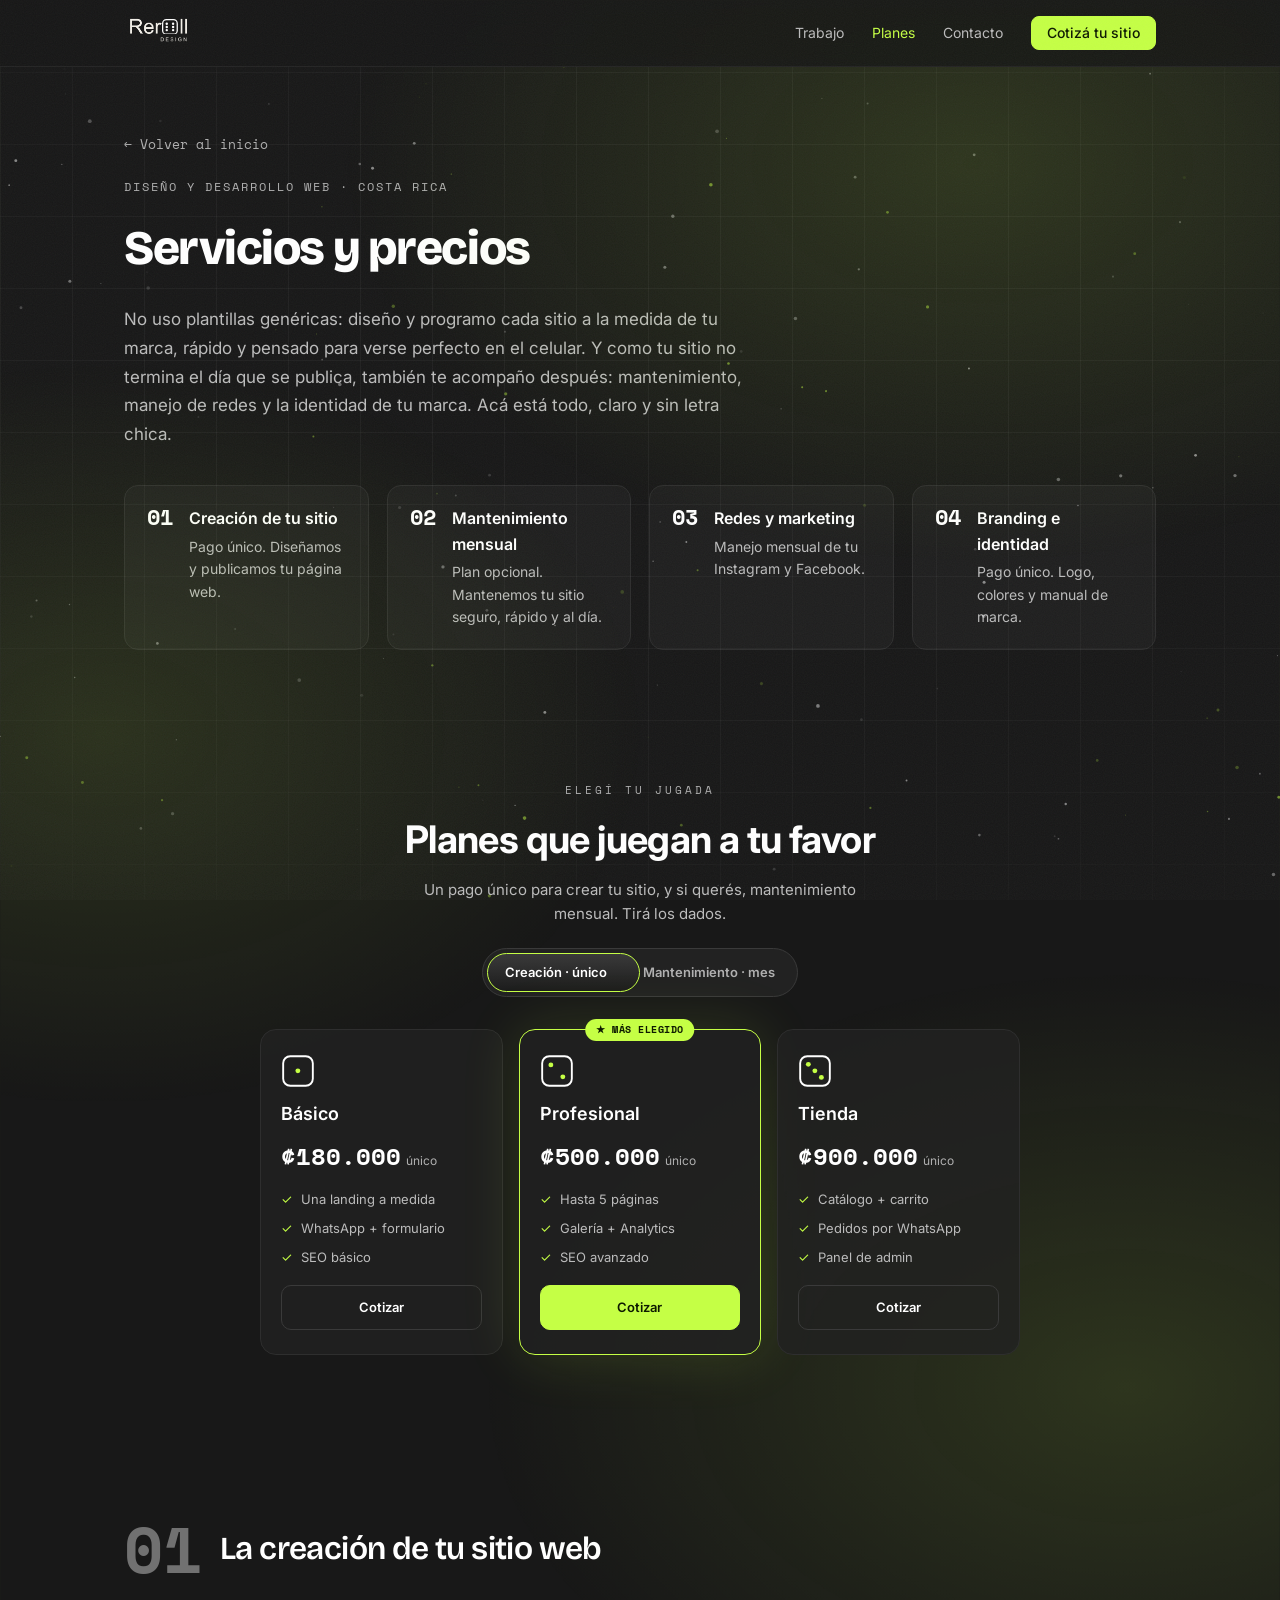
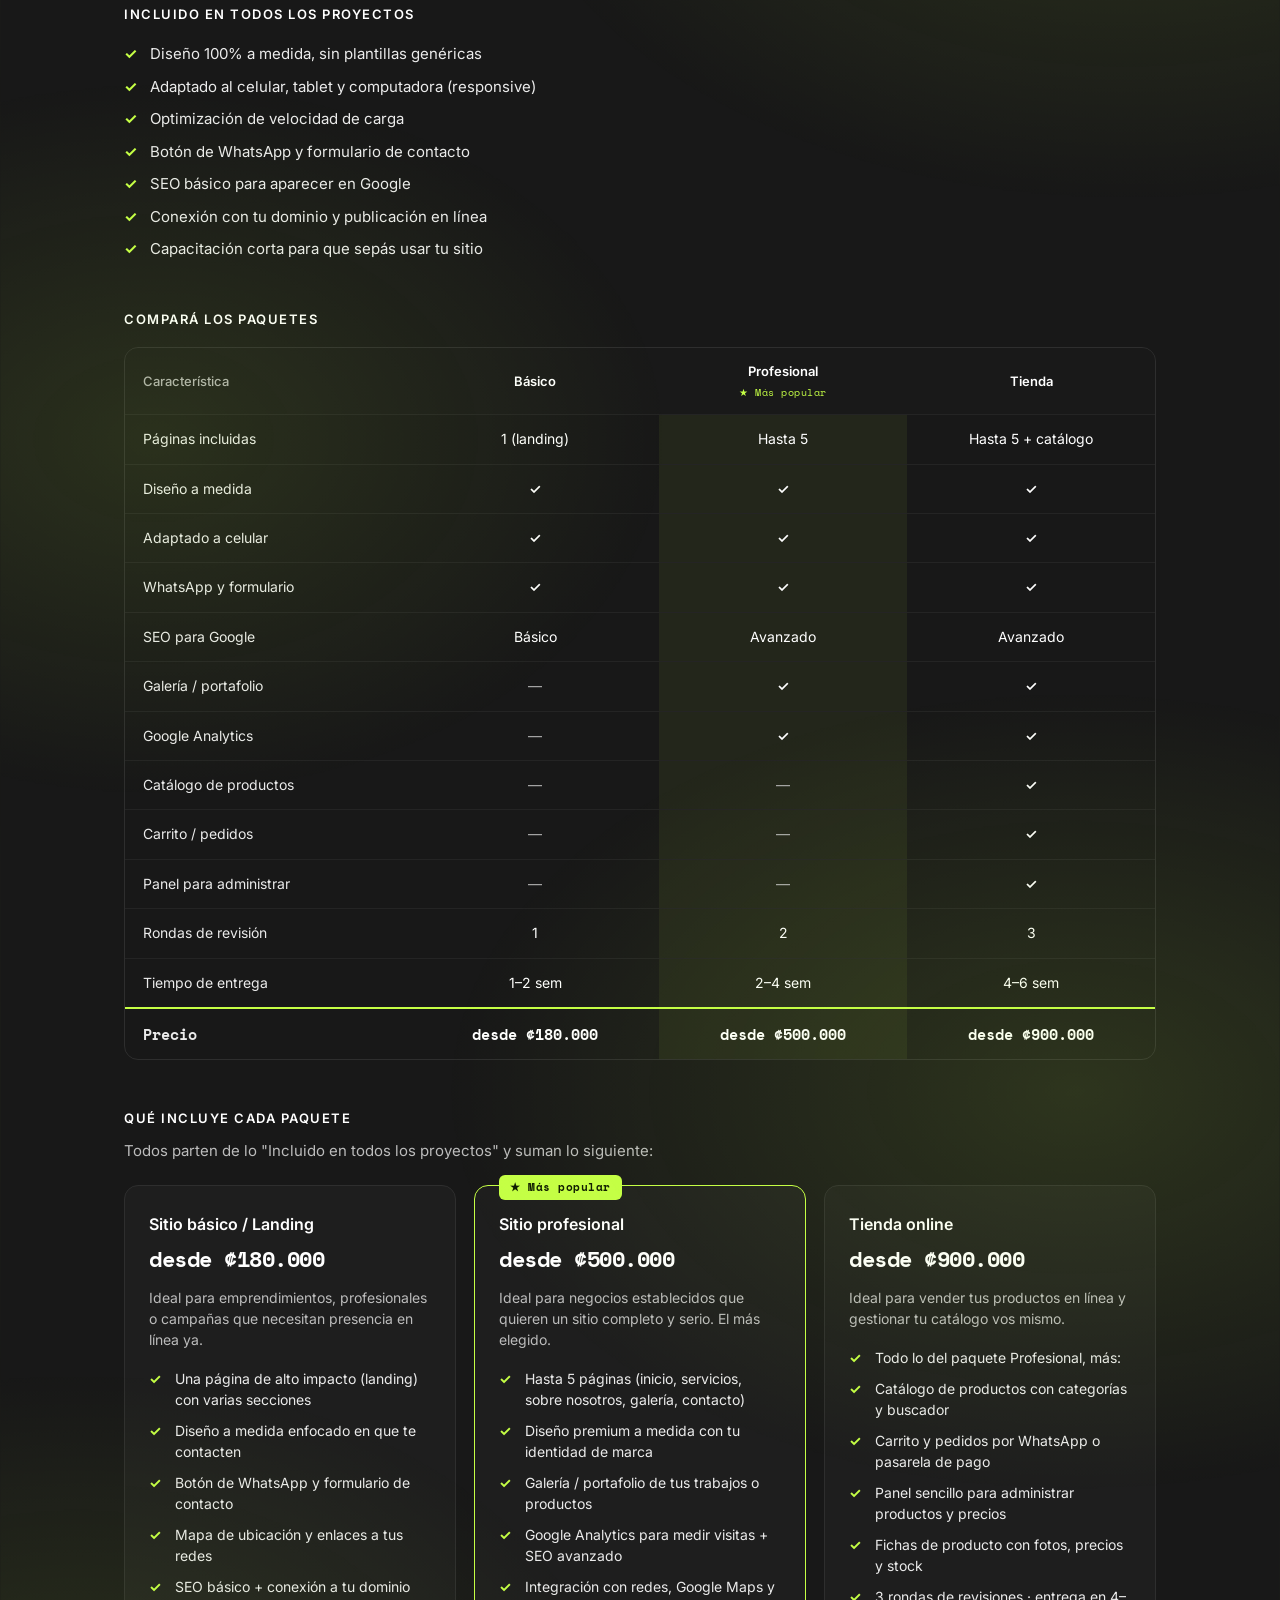
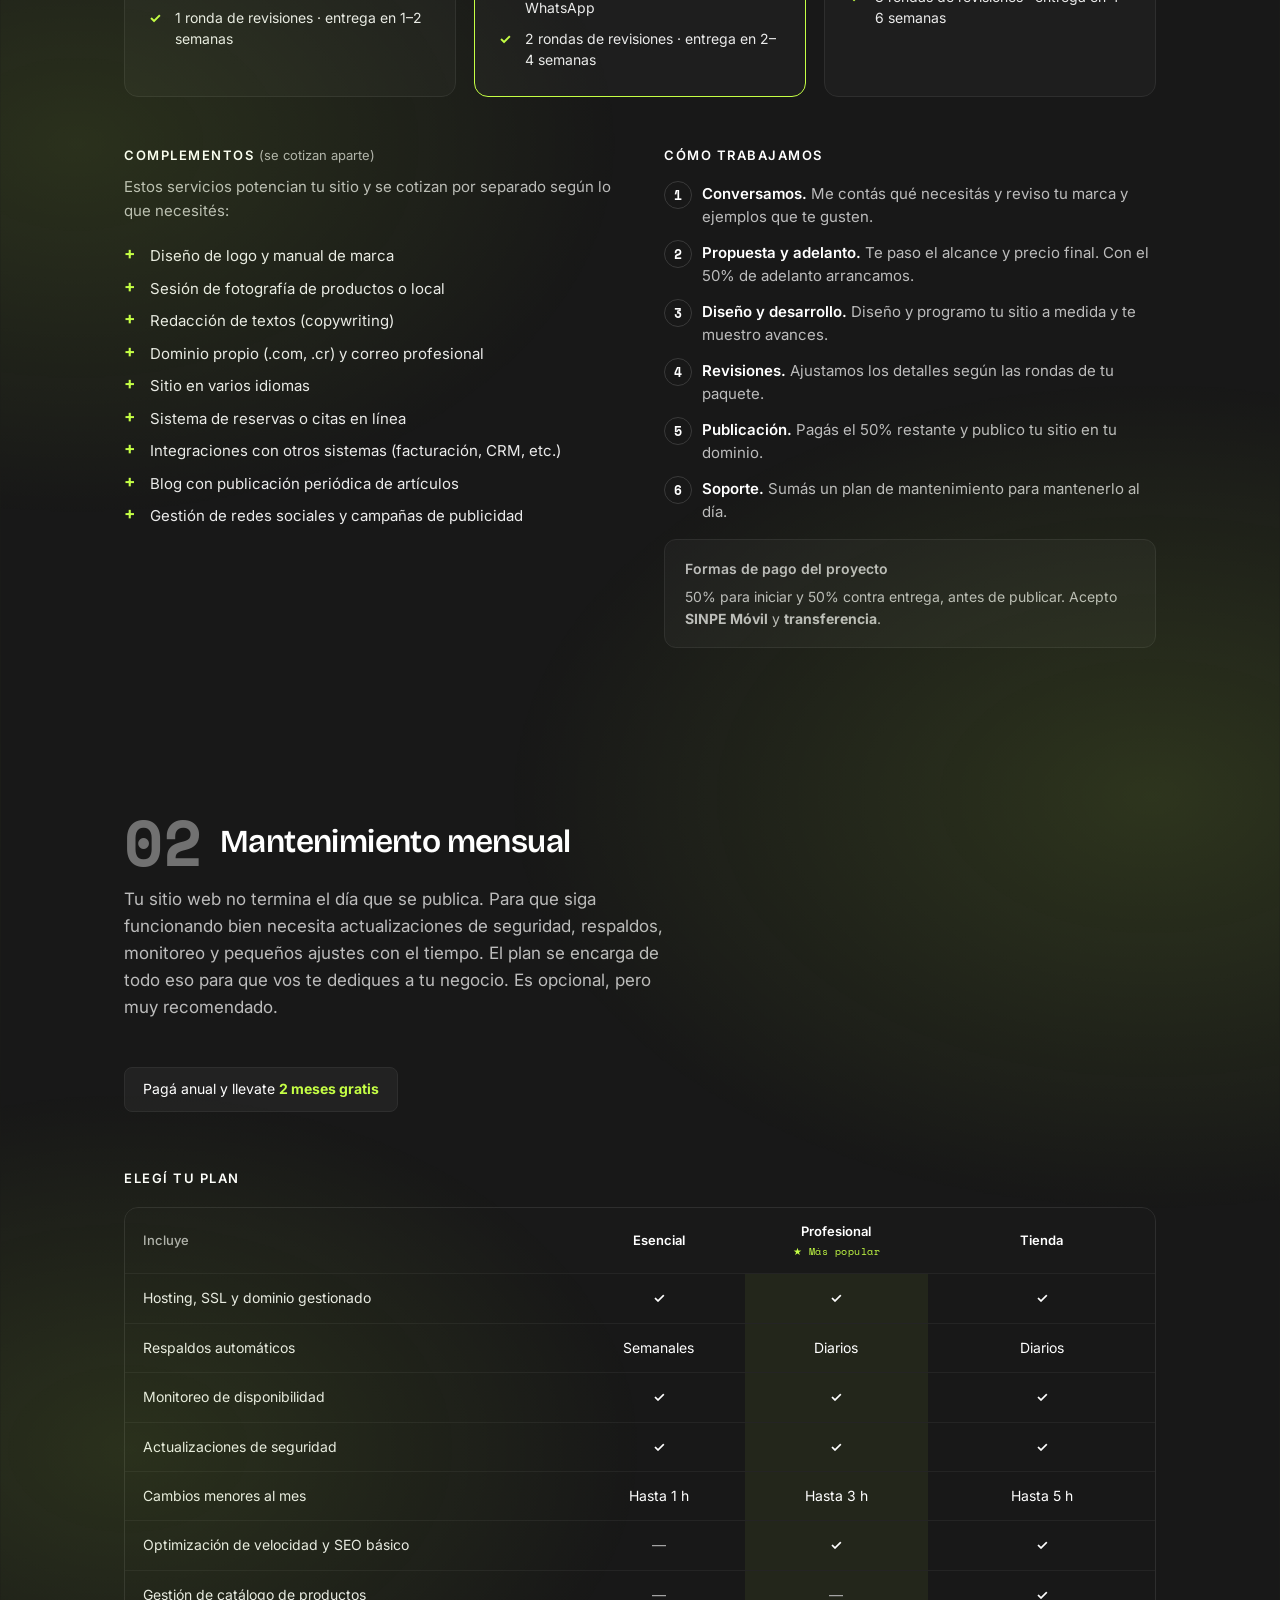
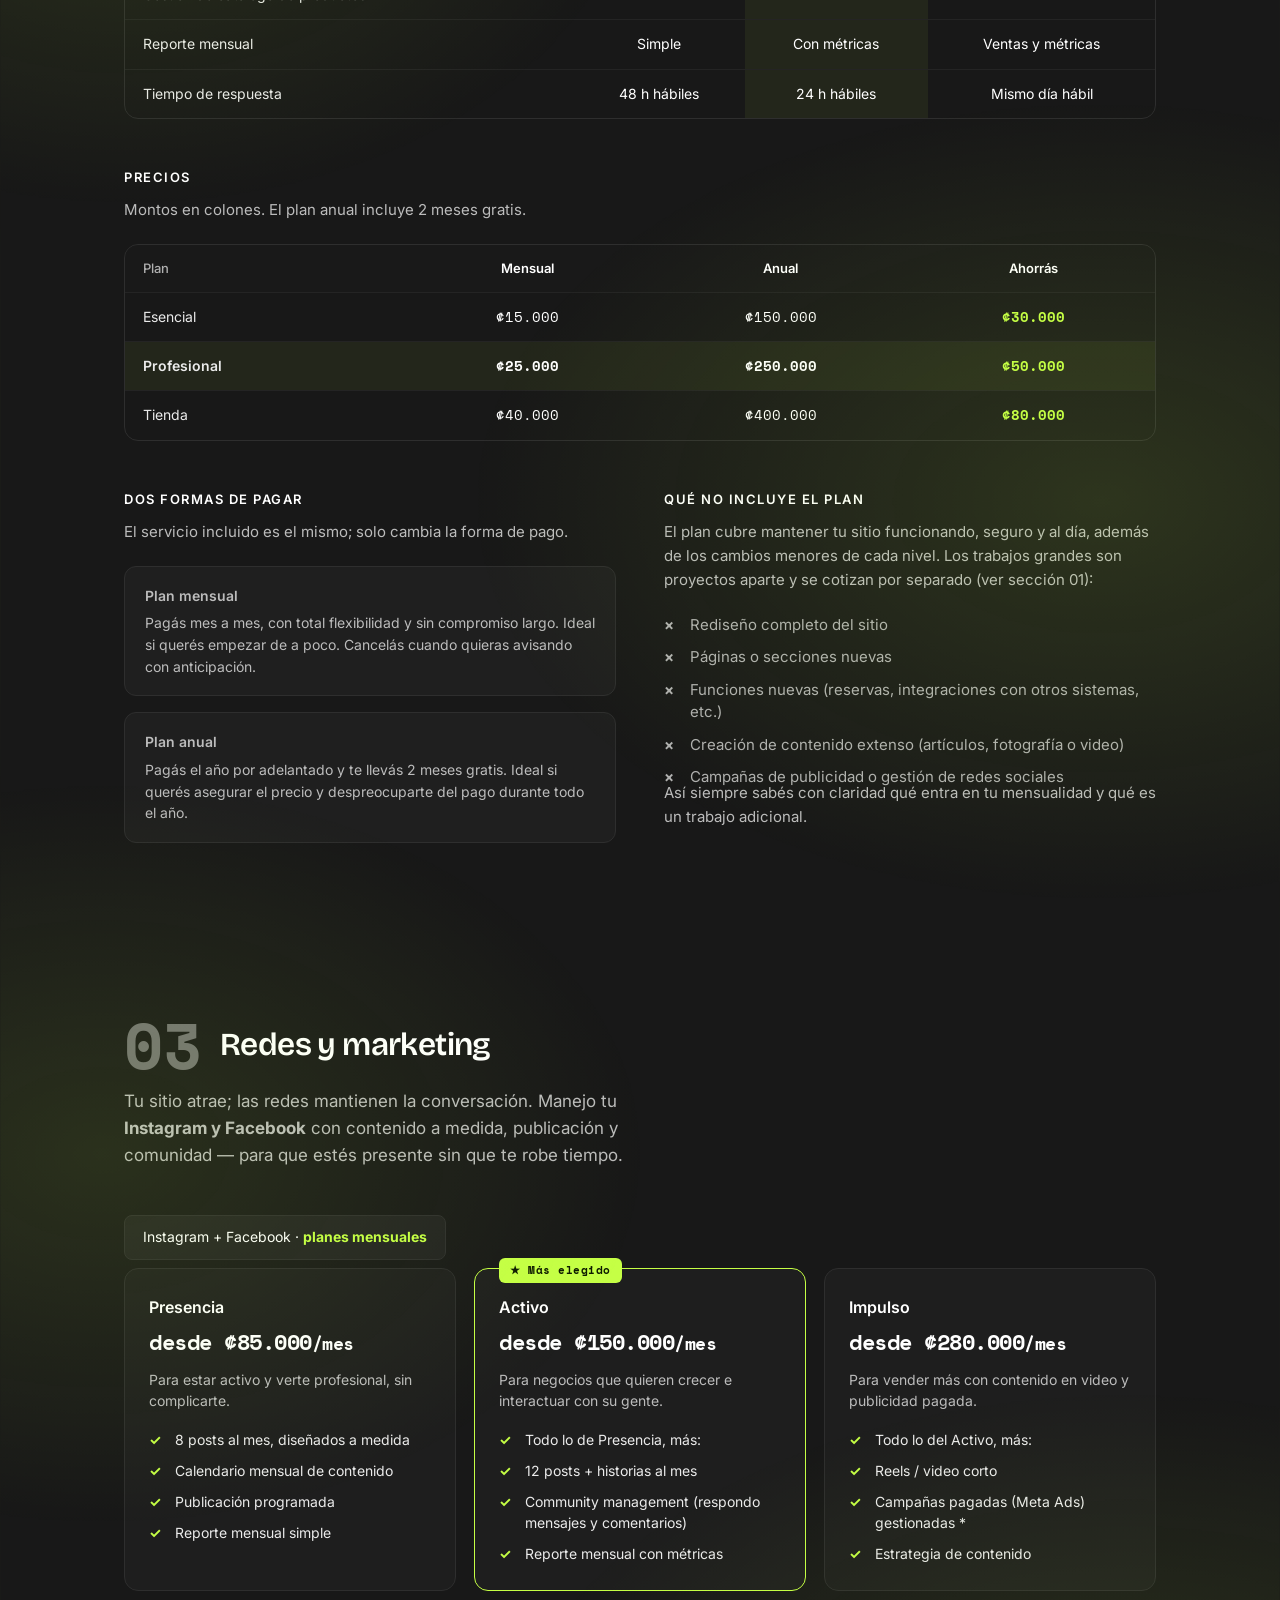
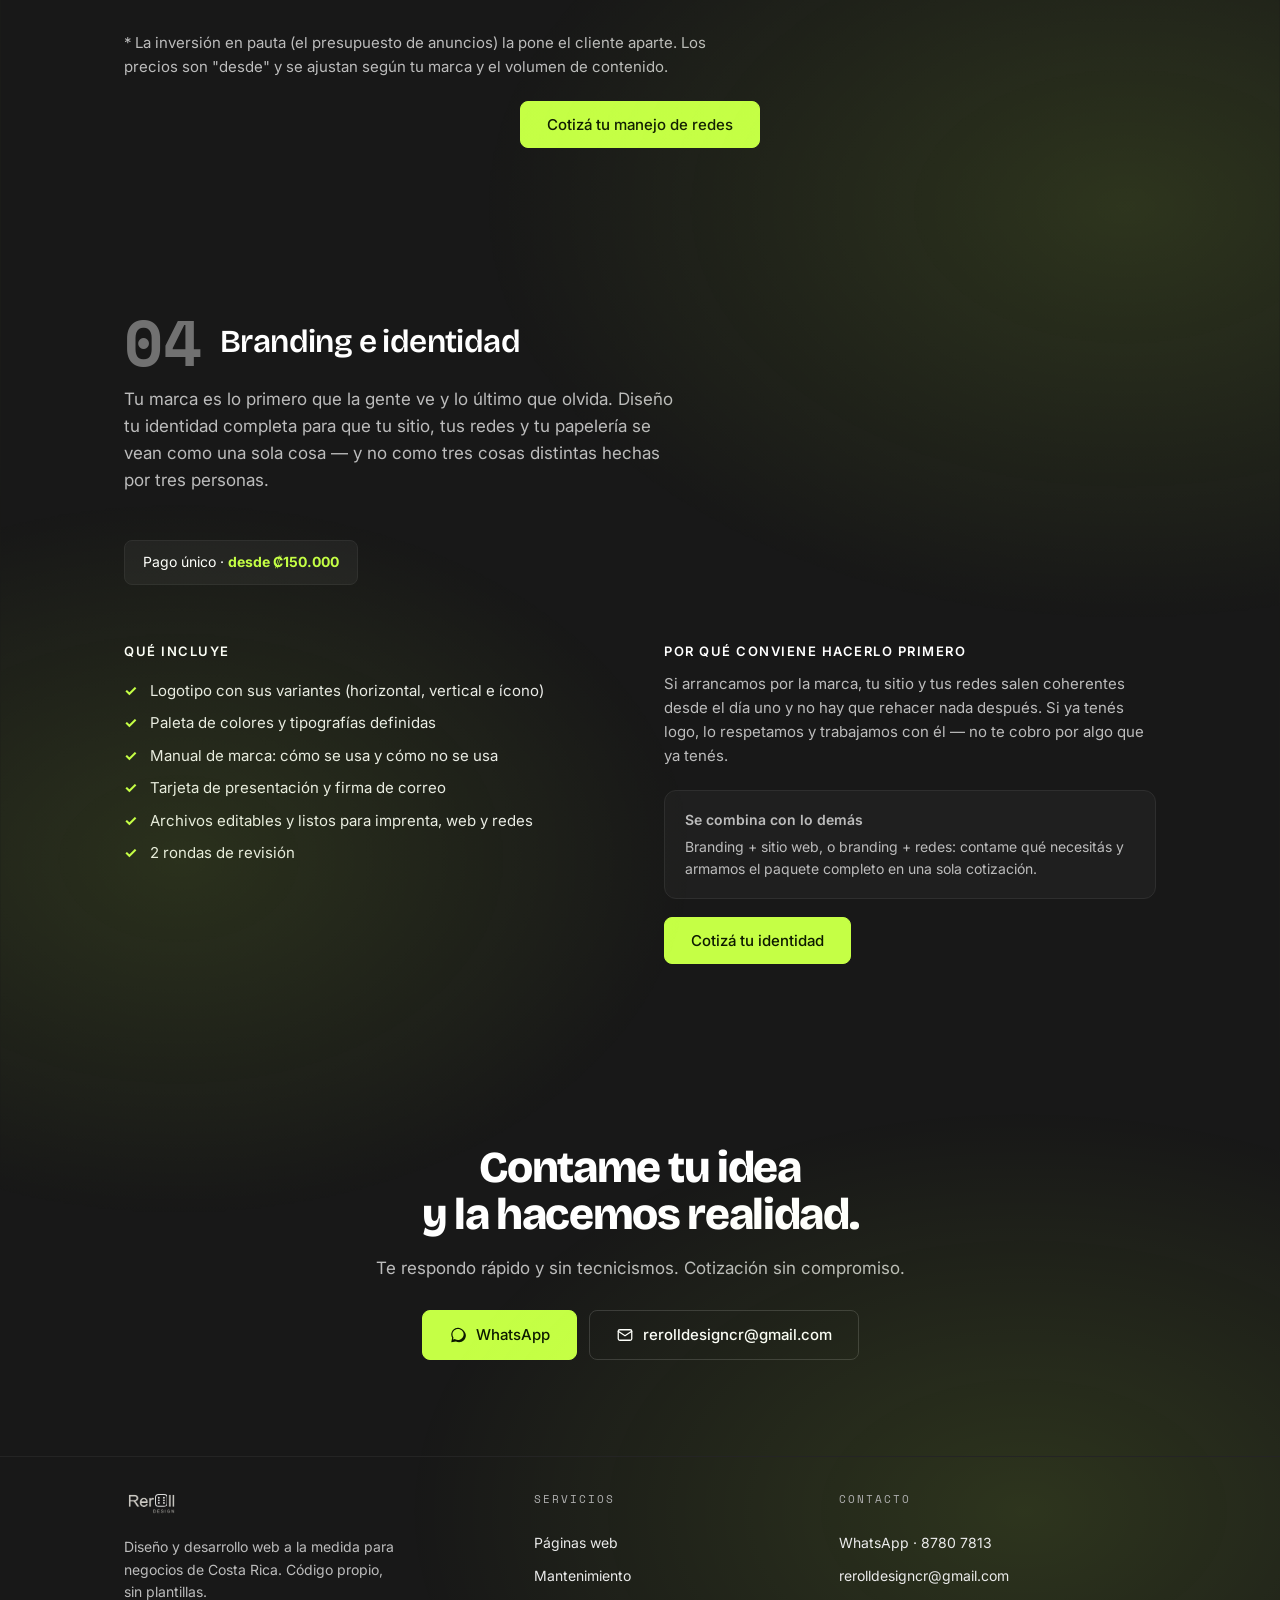
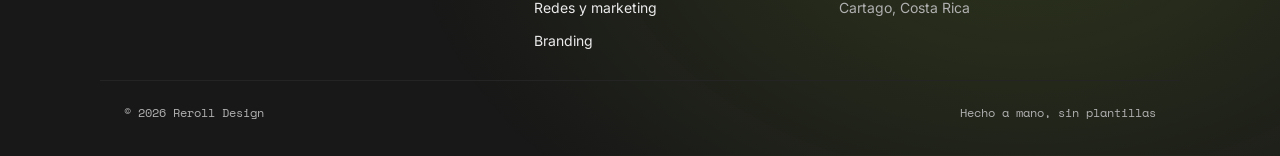
==== commit 0e6fb285: "Hero nuevo y fondo vivo en todo el sitio - Hero: "Tu [sitio web|Instagram|marca|tienda online] que v" ====
--- a/servicios.html
+++ b/servicios.html
@@ -23,10 +23,11 @@
   <link rel="preconnect" href="https://fonts.gstatic.com" crossorigin />
   <link href="https://fonts.googleapis.com/css2?family=Bricolage+Grotesque:opsz,wght@12..96,700;12..96,800&family=Inter:wght@400;500;600;700&family=Space+Mono:wght@400;700&display=swap" rel="stylesheet" />
 
-  <link rel="stylesheet" href="css/styles.css?v=11" />
+  <link rel="stylesheet" href="css/styles.css?v=13" />
 </head>
 <body class="rr">
   <div class="rr-grain" aria-hidden="true"></div>
+  <canvas class="rr-spark" id="rrSpark" aria-hidden="true"></canvas>
 
   <!-- ============ NAV ============ -->
   <header class="nav" id="top">
@@ -468,6 +469,6 @@
     </div>
   </footer>
 
-  <script src="js/app.js?v=6"></script>
+  <script src="js/app.js?v=7"></script>
 </body>
 </html>
--- a/css/styles.css
+++ b/css/styles.css
@@ -260,14 +260,14 @@
 .dice__head{text-align:center;max-width:640px;margin:0 auto 32px}
 .dice__eyebrow{font-family:var(--mono);font-size:11px;letter-spacing:3px;text-transform:uppercase;color:var(--gold)}
 .dice__title{font-size:clamp(26px,4.6vw,38px);font-weight:700;letter-spacing:-.6px;margin:10px 0 8px;color:#fff}
-.dice__sub{font-size:15px;color:#B0B0B0;max-width:460px;margin:0 auto}
+.dice__sub{font-size:15px;color:#BCBCBC;max-width:460px;margin:0 auto}
 .dice__toggle{display:inline-flex;position:relative;margin-top:22px;background:#222222;border:1px solid #3A3A3A;border-radius:999px;padding:4px}
 .dice__pill{position:absolute;top:4px;left:4px;height:calc(100% - 8px);width:calc(50% - 4px);background:linear-gradient(180deg,#3A3A3A,#1C1C1C);border:1px solid var(--gold);border-radius:999px;transition:transform .3s cubic-bezier(.4,1.3,.5,1)}
 .dice__toggle.is-mant .dice__pill{transform:translateX(100%)}
-.dice__tab{position:relative;z-index:1;border:none;background:none;color:#909090;font:inherit;font-weight:600;font-size:13px;padding:9px 18px;border-radius:999px;cursor:pointer;transition:color .2s;white-space:nowrap}
+.dice__tab{position:relative;z-index:1;border:none;background:none;color:#B0B0B0;font:inherit;font-weight:600;font-size:13px;padding:9px 18px;border-radius:999px;cursor:pointer;transition:color .2s;white-space:nowrap}
 .dice__tab.is-on{color:#FFFFFF}
 .dice__grid{display:grid;grid-template-columns:repeat(3,1fr);gap:16px;max-width:760px;margin:0 auto}
-.dice__fallback{grid-column:1/-1;text-align:center;color:#909090;font-size:14px}
+.dice__fallback{grid-column:1/-1;text-align:center;color:#B0B0B0;font-size:14px}
 .dcard{position:relative;background:#222222;border:1px solid #2E2E2E;border-radius:16px;padding:24px 20px;transition:transform .18s ease}
 .dcard:hover{transform:translateY(-3px)}
 .dcard--pop{border-color:var(--gold);background:linear-gradient(180deg,#2A2A2A,#222222);box-shadow:0 0 60px rgba(197,255,69,.14)}
@@ -276,9 +276,9 @@
 .dcard__name{font-size:18px;font-weight:600}
 .dcard__pricerow{display:flex;align-items:baseline;gap:5px;margin:8px 0 2px}
 .dcard__price{font-family:var(--mono);font-size:24px;font-weight:700;color:#fff}
-.dcard__per{font-size:12px;color:#909090}
+.dcard__per{font-size:12px;color:#B0B0B0}
 .dcard__feat{list-style:none;padding:0;margin:14px 0 0;display:grid;gap:8px}
-.dcard__feat li{font-size:13px;color:#B0B0B0;display:flex;gap:8px}
+.dcard__feat li{font-size:13px;color:#BCBCBC;display:flex;gap:8px}
 .dcard__feat li i{color:var(--gold);font-style:normal}
 .dcard__cta{display:block;margin-top:18px;text-align:center;background:transparent;color:#FFFFFF;border:1px solid #3A3A3A;border-radius:10px;padding:11px;font-size:13px;font-weight:600;text-decoration:none;transition:.15s}
 .dcard__cta:hover{border-color:var(--gold);color:var(--gold)}
@@ -307,7 +307,7 @@
    (antes la banda de planes heredaba bordes #ececec del tema claro) */
 body.rr{
   --ink:#FFFFFF; --ink-soft:#EBEBEB; --paper:#181818; --soft:#1C1C1C;
-  --muted:#B0B0B0; --faint:#909090; --line:#242424; --line-2:#2E2E2E;
+  --muted:#BCBCBC; --faint:#B0B0B0; --line:#242424; --line-2:#2E2E2E;
 }
 /* foco de teclado visible en toda la página */
 .rr :focus-visible{outline:2px solid var(--gold);outline-offset:3px}
@@ -318,7 +318,7 @@
 .rr-h1{font-weight:800;font-size:clamp(46px,10vw,104px);line-height:.92;letter-spacing:-.03em;margin:18px 0 0}
 .rr-word{color:var(--gold);display:inline-block}
 .rr-h2{font-weight:700;font-size:clamp(28px,5vw,46px);line-height:1.03;letter-spacing:-.02em}
-.rr-sub{font-size:clamp(16px,2vw,18px);color:#B0B0B0;line-height:1.6}
+.rr-sub{font-size:clamp(16px,2vw,18px);color:#BCBCBC;line-height:1.6}
 .rr-sub b{color:#FFFFFF;font-weight:600}
 
 .rr-btn{display:inline-flex;align-items:center;gap:9px;font-family:var(--font);font-weight:600;font-size:14px;padding:13px 22px;border-radius:10px;border:1px solid #3A3A3A;background:transparent;color:#FFFFFF;cursor:pointer;transition:.15s;text-decoration:none;white-space:nowrap}
@@ -333,7 +333,7 @@
 .rr-nav__in{display:flex;align-items:center;justify-content:space-between;height:70px}
 .rr-brand img{height:26px;width:auto;display:block}
 .rr-nav__links{display:flex;align-items:center;gap:26px;font-size:14px}
-.rr-nav__links a:not(.rr-btn){color:#B0B0B0;transition:color .15s}
+.rr-nav__links a:not(.rr-btn){color:#BCBCBC;transition:color .15s}
 .rr-nav__links a:not(.rr-btn):hover{color:#FFFFFF}
 
 .rr-hero{position:relative;z-index:2;padding:76px 0 40px;text-align:center}
@@ -350,7 +350,7 @@
 
 .rr-work{position:relative;z-index:2;padding:84px 0}
 .rr-work__head{display:flex;align-items:baseline;justify-content:space-between;margin-bottom:22px;gap:16px;flex-wrap:wrap}
-.rr-count{font-family:var(--mono);font-size:12px;color:#909090}
+.rr-count{font-family:var(--mono);font-size:12px;color:#B0B0B0}
 .rr-work__cta{font-family:var(--mono);font-size:13px;color:var(--gold);text-decoration:none;white-space:nowrap}
 .rr-work__cta:hover{text-decoration:underline}
 
@@ -366,7 +366,7 @@
 .rr-case__shot:hover .rr-case__view{opacity:1;transform:none}
 .rr-case__kind{font-family:var(--mono);font-size:12px;letter-spacing:1px;text-transform:uppercase;color:var(--gold)}
 .rr-case__name{font-weight:700;font-size:clamp(28px,4vw,44px);letter-spacing:-.02em;margin:10px 0 12px;line-height:1}
-.rr-case__out{color:#B0B0B0;font-size:16px;line-height:1.65;max-width:440px}
+.rr-case__out{color:#BCBCBC;font-size:16px;line-height:1.65;max-width:440px}
 .rr-case__tags{display:flex;gap:8px;flex-wrap:wrap;margin:18px 0}
 .rr-case__tags span{font-family:var(--mono);font-size:12px;color:#EBEBEB;border:1px solid #3A3A3A;border-radius:999px;padding:5px 12px}
 .rr-case__link{display:inline-block;font-family:var(--mono);font-weight:700;font-size:13px;color:#FFFFFF;text-decoration:none;border-bottom:1px solid #3A3A3A;padding-bottom:2px;transition:.15s}
@@ -378,7 +378,7 @@
 .rr-step{background:#222222;border:1px solid #2E2E2E;border-radius:16px;padding:28px 24px}
 .rr-step__die{display:inline-block;width:40px;height:40px;margin-bottom:14px}
 .rr-step h3{font-weight:700;font-size:19px;margin-bottom:8px}
-.rr-step p{font-size:14px;color:#B0B0B0;line-height:1.55}
+.rr-step p{font-size:14px;color:#BCBCBC;line-height:1.55}
 
 .rr-plans{position:relative;z-index:2;padding:76px 0}
 .rr-plans__in{display:flex;align-items:center;justify-content:space-between;gap:30px;flex-wrap:wrap;background:linear-gradient(120deg,#222222,#1C1C1C);border:1px solid #2E2E2E;border-radius:20px;padding:44px}
@@ -396,12 +396,12 @@
 .rr-svc__name{display:block;font-family:'Bricolage Grotesque','Inter',sans-serif;font-weight:700;
   font-size:clamp(21px,2.8vw,30px);letter-spacing:-.02em;line-height:1.1;transition:color .2s ease}
 .rr-svc__row:hover .rr-svc__name{color:var(--gold)}
-.rr-svc__desc{display:block;font-size:14px;color:#B0B0B0;line-height:1.5;margin-top:6px;max-width:430px}
+.rr-svc__desc{display:block;font-size:14px;color:#BCBCBC;line-height:1.5;margin-top:6px;max-width:430px}
 .rr-svc__lead{margin:-6px 0 26px;max-width:560px}
-.rr-svc__plus{display:block;font-family:var(--mono);font-size:12px;color:#909090;margin-top:8px}
+.rr-svc__plus{display:block;font-family:var(--mono);font-size:12px;color:#B0B0B0;margin-top:8px}
 .rr-svc__cost{text-align:right;white-space:nowrap}
 .rr-svc__amount{display:block;font-family:var(--mono);font-weight:700;font-size:15px;color:var(--gold)}
-.rr-svc__unit{display:block;font-family:var(--mono);font-size:12px;color:#909090;margin-top:3px}
+.rr-svc__unit{display:block;font-family:var(--mono);font-size:12px;color:#B0B0B0;margin-top:3px}
 /* el "botón" de cada disciplina: aparece al pasar por encima o al tabular */
 .rr-svc__go{display:inline-flex;align-items:center;gap:7px;white-space:nowrap;
   font-family:var(--mono);font-weight:700;font-size:13px;color:#EBEBEB;
@@ -422,7 +422,7 @@
 .rr-foot__in{display:flex;align-items:center;justify-content:space-between;gap:16px;flex-wrap:wrap}
 .rr-foot__logo{opacity:.85}
 .rr-foot .rd-logo>img{height:24px;width:auto}
-.rr-foot__meta{display:flex;gap:22px;font-family:var(--mono);font-size:12px;color:#909090}
+.rr-foot__meta{display:flex;gap:22px;font-family:var(--mono);font-size:12px;color:#B0B0B0}
 /* logo animado (dado) en fondo oscuro */
 .rr .rd-logo__die{color:#FFFFFF}
 
@@ -448,37 +448,37 @@
 
 /* ===== servicios.html en dark editorial (overrides bajo .rr) ===== */
 .rr .nav{background:rgba(24,24,24,.82);backdrop-filter:saturate(160%) blur(12px);border-bottom:1px solid #242424}
-.rr .nav__links a:not(.btn){color:#B0B0B0}
+.rr .nav__links a:not(.btn){color:#BCBCBC}
 .rr .nav__links a:not(.btn):hover{color:#FFFFFF}
 .rr .nav__links a[aria-current=page]{color:var(--gold)}
 .rr .eyebrow{color:var(--gold)}
 .rr .page-hero{background:transparent;border-bottom:1px solid #242424}
 .rr .page-hero__title{color:#FFFFFF;font-family:'Bricolage Grotesque','Inter',sans-serif;font-weight:800;letter-spacing:-.03em}
-.rr .page-hero__sub{color:#B0B0B0}
-.rr .back-link{color:#909090}
+.rr .page-hero__sub{color:#BCBCBC}
+.rr .back-link{color:#B0B0B0}
 .rr .back-link:hover{color:var(--gold)}
 .rr .section__title{color:#FFFFFF;font-family:'Bricolage Grotesque','Inter',sans-serif}
 .rr .section--soft{background:#1C1C1C;border-color:#242424}
 .rr .bignum{color:#717171}
 .rr .sub{color:#FFFFFF}
-.rr .sub span{color:#909090}
-.rr .lead,.rr .muted-line{color:#B0B0B0}
-.rr .muted{color:#909090}
+.rr .sub span{color:#B0B0B0}
+.rr .lead,.rr .muted-line{color:#BCBCBC}
+.rr .muted{color:#B0B0B0}
 .rr .two-up__item{background:#222222;border-color:#2E2E2E}
 .rr .two-up__num{color:#FFFFFF}
 .rr .two-up__name{color:#FFFFFF}
-.rr .two-up__desc{color:#B0B0B0}
+.rr .two-up__desc{color:#BCBCBC}
 .rr .check-list li{color:#EBEBEB}
 .rr .check-list li::before{color:var(--gold)}
-.rr .check-list--no li{color:#909090}
-.rr .check-list--no li::before{color:#909090}
+.rr .check-list--no li{color:#B0B0B0}
+.rr .check-list--no li::before{color:#B0B0B0}
 .rr .table-wrap{border-color:#2E2E2E}
 .rr .ptable th,.rr .ptable td{border-color:#242424}
 .rr .ptable thead th{background:#1C1C1C;color:#FFFFFF}
-.rr .ptable__feat{color:#909090!important}
+.rr .ptable__feat{color:#B0B0B0!important}
 .rr .ptable td:first-child{color:#EBEBEB}
 .rr .ptable .yes{color:#FFFFFF}
-.rr .ptable .no{color:#909090}
+.rr .ptable .no{color:#B0B0B0}
 .rr .ptable__pop{background:rgba(197,255,69,.06)}
 .rr thead .ptable__pop{background:var(--gold);color:#0D1A00}
 .rr .ptable__price td{color:#FFFFFF;border-top-color:var(--gold)}
@@ -488,18 +488,18 @@
 .rr .pkg--feat{border-color:var(--gold)}
 .rr .pkg__name{color:#FFFFFF}
 .rr .pkg__price{color:#FFFFFF}
-.rr .pkg__for{color:#B0B0B0}
+.rr .pkg__for{color:#BCBCBC}
 .rr .pkg__flag{background:var(--gold);color:#0D1A00}
 .rr .callout{background:#222222;border-color:#2E2E2E}
 .rr .callout__title{color:#FFFFFF}
-.rr .callout p{color:#B0B0B0}
-.rr .steps li{color:#B0B0B0}
+.rr .callout p{color:#BCBCBC}
+.rr .steps li{color:#BCBCBC}
 .rr .steps li span{color:#FFFFFF}
 .rr .steps li::before{border-color:#3A3A3A;color:#FFFFFF}
 .rr .ribbon{background:#222222;border:1px solid #2E2E2E;color:#FFFFFF}
 .rr .ribbon b{color:var(--gold)}
 .rr .contacto__title{color:#FFFFFF;font-family:'Bricolage Grotesque','Inter',sans-serif;font-weight:800;letter-spacing:-.03em}
-.rr .contacto__sub{color:#B0B0B0}
+.rr .contacto__sub{color:#BCBCBC}
 .rr .btn--ink{background:var(--gold);color:#0D1A00;border-color:var(--gold)}
 .rr .btn--ink:hover{background:#B0E83A;border-color:#B0E83A}
 .rr .btn--ghost{background:transparent;border-color:#3A3A3A;color:#FFFFFF}
@@ -509,8 +509,8 @@
 /* ================= MÓVIL: menú + acento disciplinado ================= */
 /* el verde láser queda para conversión (CTAs, precios, planes);
    las etiquetas decorativas van en neutro */
-.rr-eye,.dice__eyebrow,.rr .eyebrow{color:#909090}
-.rr-case__kind{color:#909090}
+.rr-eye,.dice__eyebrow,.rr .eyebrow{color:#B0B0B0}
+.rr-case__kind{color:#B0B0B0}
 .rr-work__cta{color:#EBEBEB}
 .rr-work__cta:hover{color:#C5FF45}
 
@@ -537,7 +537,7 @@
   display:flex;align-items:center;justify-content:space-between}
 .rr-menu a[aria-current=page]{color:#C5FF45}
 .rr-menu .rr-btn{margin-top:18px;justify-content:center;width:100%}
-.rr-menu__meta{font-family:var(--mono);font-size:12px;color:#909090;margin-top:14px;text-align:center}
+.rr-menu__meta{font-family:var(--mono);font-size:12px;color:#B0B0B0;margin-top:14px;text-align:center}
 /* capa para cerrar tocando afuera */
 .rr-scrim{position:fixed;inset:0;z-index:54;background:rgba(0,0,0,.55);
   opacity:0;visibility:hidden;transition:opacity .22s ease,visibility .22s}
@@ -574,7 +574,7 @@
   .ptable td[data-p]{display:flex;align-items:center;justify-content:space-between;
     gap:14px;padding:7px 0;font-size:14px;text-align:right}
   .ptable td[data-p]::before{content:attr(data-p);font-family:var(--mono);font-size:12px;
-    letter-spacing:.5px;text-transform:uppercase;color:#909090;flex:none}
+    letter-spacing:.5px;text-transform:uppercase;color:#B0B0B0;flex:none}
   .ptable .ptable__pop{background:transparent}
   .ptable td[data-p].ptable__pop::before{color:#C5FF45}
   .ptable td[data-p].yes{color:#C5FF45}
@@ -641,16 +641,16 @@
 /* ============ PIE DE PÁGINA CON CONTENIDO ============ */
 .rr-foot__in{display:grid;grid-template-columns:1.4fr 1fr 1.2fr;gap:40px;
   align-items:start;padding-bottom:28px}
-.rr-foot__pitch{font-size:14px;color:#B0B0B0;line-height:1.6;max-width:270px;margin-top:14px}
+.rr-foot__pitch{font-size:14px;color:#BCBCBC;line-height:1.6;max-width:270px;margin-top:14px}
 .rr-foot__ttl{font-family:var(--mono);font-size:11px;letter-spacing:2px;text-transform:uppercase;
-  color:#909090;margin-bottom:14px}
+  color:#B0B0B0;margin-bottom:14px}
 .rr-foot__col{display:grid;gap:10px;align-content:start}
 .rr-foot__col a,.rr-foot__col span{font-size:14px;color:#EBEBEB;transition:color .15s ease}
 .rr-foot__col a:hover{color:var(--gold)}
-.rr-foot__col span{color:#909090}
+.rr-foot__col span{color:#B0B0B0}
 .rr-foot__bottom{display:flex;justify-content:space-between;gap:16px;flex-wrap:wrap;
   border-top:1px solid #242424;padding-top:22px;
-  font-family:var(--mono);font-size:12px;color:#909090}
+  font-family:var(--mono);font-size:12px;color:#B0B0B0}
 @media (max-width:860px){
   .rr-foot__in{grid-template-columns:1fr 1fr;gap:32px}
   .rr-foot__brand{grid-column:1/-1}
@@ -661,3 +661,136 @@
   .rr-foot__col{gap:0}
   .rr-foot__col a,.rr-foot__col span{padding:12px 0}
 }
+
+
+/* ================= FONDO GLOBAL: la retícula del hero en todo el sitio ==== */
+/* Una sola capa fija detrás de todo (como el grano). Al ser fija, la retícula
+   no "viaja" con el scroll: el contenido se desliza sobre un plano estable. */
+body.rr::before{
+  content:'';position:fixed;inset:0;z-index:0;pointer-events:none;
+  background-image:
+    linear-gradient(rgba(255,255,255,.04) 1px,transparent 1px),
+    linear-gradient(90deg,rgba(255,255,255,.04) 1px,transparent 1px);
+  background-size:72px 72px;
+  -webkit-mask-image:radial-gradient(ellipse 105% 85% at 50% 42%,#000 38%,transparent 100%);
+          mask-image:radial-gradient(ellipse 105% 85% at 50% 42%,#000 38%,transparent 100%);
+}
+/* BURBUJAS DE LUZ: repartidas por TODO el documento (no fijas a la pantalla).
+   Al ser absolutas sobre el body, sus posiciones en % se estiran a lo largo de
+   toda la página: bajando aparecen burbujas distintas en cada sección, en vez
+   de la misma luz siempre en el mismo lugar. La retícula sigue fija detrás,
+   así que el conjunto gana profundidad (la luz viaja, la cuadrícula no). */
+body.rr{position:relative}
+body.rr::after{
+  content:'';position:absolute;inset:0;z-index:0;pointer-events:none;
+  background:
+    radial-gradient(880px 560px at 76%  2%, rgba(197,255,69,.13), transparent 72%),
+    radial-gradient(760px 520px at  8%  9%, rgba(197,255,69,.11), transparent 72%),
+    radial-gradient(900px 580px at 88% 17%, rgba(197,255,69,.125), transparent 72%),
+    radial-gradient(720px 500px at 12% 25%, rgba(197,255,69,.11), transparent 72%),
+    radial-gradient(880px 560px at 84% 33%, rgba(197,255,69,.125), transparent 72%),
+    radial-gradient(760px 520px at  6% 41%, rgba(197,255,69,.11), transparent 72%),
+    radial-gradient(900px 580px at 90% 49%, rgba(197,255,69,.125), transparent 72%),
+    radial-gradient(720px 500px at 10% 57%, rgba(197,255,69,.11), transparent 72%),
+    radial-gradient(880px 560px at 86% 65%, rgba(197,255,69,.125), transparent 72%),
+    radial-gradient(760px 520px at  8% 73%, rgba(197,255,69,.11), transparent 72%),
+    radial-gradient(900px 580px at 88% 81%, rgba(197,255,69,.125), transparent 72%),
+    radial-gradient(720px 500px at 14% 89%, rgba(197,255,69,.11), transparent 72%),
+    radial-gradient(860px 560px at 80% 97%, rgba(197,255,69,.125), transparent 72%);
+}
+@media (max-width:760px){
+  /* en pantalla angosta las burbujas se achican para no teñir todo de verde */
+  body.rr::after{
+    background:
+      radial-gradient(460px 340px at 84%  2%, rgba(197,255,69,.12), transparent 72%),
+      radial-gradient(420px 320px at  6%  9%, rgba(197,255,69,.13), transparent 72%),
+      radial-gradient(460px 340px at 92% 17%, rgba(197,255,69,.11), transparent 72%),
+      radial-gradient(420px 320px at  8% 25%, rgba(197,255,69,.13), transparent 72%),
+      radial-gradient(460px 340px at 90% 33%, rgba(197,255,69,.11), transparent 72%),
+      radial-gradient(420px 320px at  4% 41%, rgba(197,255,69,.13), transparent 72%),
+      radial-gradient(460px 340px at 94% 49%, rgba(197,255,69,.11), transparent 72%),
+      radial-gradient(420px 320px at  6% 57%, rgba(197,255,69,.13), transparent 72%),
+      radial-gradient(460px 340px at 90% 65%, rgba(197,255,69,.11), transparent 72%),
+      radial-gradient(420px 320px at  8% 73%, rgba(197,255,69,.13), transparent 72%),
+      radial-gradient(460px 340px at 92% 81%, rgba(197,255,69,.11), transparent 72%),
+      radial-gradient(420px 320px at 10% 89%, rgba(197,255,69,.13), transparent 72%),
+      radial-gradient(440px 330px at 86% 97%, rgba(197,255,69,.11), transparent 72%);
+  }
+}
+
+/* Las bandas de sección se quitan por completo.
+   Antes iban translúcidas (rgba .55) y eso partía el fondo: justo donde empieza
+   o termina una banda, la burbuja que pasa por detrás cambiaba de brillo de
+   golpe y se veía una línea horizontal cortando la luz. Sin bandas, el fondo es
+   un plano continuo y las burbujas cruzan de sección a sección sin costura.
+   La separación entre secciones queda a cargo del espaciado y de las tarjetas. */
+.rr-proc{background:none;border-top:none}
+.rr .section--soft{background:none;border-top:none;border-bottom:none}
+/* el encabezado de la página de planes tenía una línea divisoria de ancho
+   completo: era el corte que se veía al bajar, justo antes de la banda de
+   planes. Fuera, como el resto de separadores. */
+.rr .page-hero{border-bottom:none}
+.dice{background:transparent;border-top:none;border-bottom:none}
+/* El resplandor propio de la banda de planes se va: vive dentro de un
+   contenedor con overflow:hidden, así que la luz se cortaba en seco contra el
+   borde de la sección — el mismo corte horizontal, pero en Planes.
+   Las burbujas globales ya iluminan esa zona. */
+.dice__glow{display:none}
+/* Las partículas también vivían SOLO dentro de la banda de planes (por eso se
+   veían ahí y se cortaban en el borde). Se reemplazan por un canvas fijo a la
+   ventana, detrás de todo el contenido: se ven en toda la página y siguen ahí
+   mientras bajás. */
+.dice__spark{display:none}
+.rr-spark{position:fixed;inset:0;width:100%;height:100%;z-index:0;pointer-events:none}
+.rr-work,.rr-svc,.rr-contact{background:none}
+/* las tarjetas SÍ llevan fondo: son formas cerradas, no bandas de ancho completo */
+.rr-step,.rr .two-up__item,.rr .pkg,.rr .callout{background:rgba(34,34,34,.72)}
+.dcard{background:rgba(34,34,34,.78)}
+/* Las tablas comparativas medían más de 1000 px de ancho CON fondo propio: eran
+   rectángulos que oscurecían el fondo dentro suyo y cortaban las partículas, y
+   por eso esa página se veía "descuadrada". Se quedan sin fondo; la estructura
+   la dan el borde, el redondeo y las líneas de cada fila. */
+.rr .table-wrap{background:transparent}
+.rr .ptable thead th{background:rgba(28,28,28,.55)}
+.rr-menu{background:rgba(28,28,28,.97)}
+
+/* ---- HERO (versión B: compacta, deja asomar los proyectos) ---- */
+.rr-hero{position:relative;z-index:2;display:flex;align-items:center;text-align:center;
+  overflow:hidden;padding:40px 0 36px}
+.rr-hero + .rr-work{padding-top:38px}
+.rr-hero__in{max-width:860px;margin:0 auto;position:relative;z-index:2}
+.rr-hero__bg{position:absolute;inset:0;pointer-events:none;z-index:0}
+.rr-hero__pip{position:absolute;width:5px;height:5px;border-radius:50%;background:var(--gold);
+  opacity:0;animation:rrPip 6s ease-in-out infinite}
+.rr-hero__pip:nth-child(2){animation-delay:.9s}
+.rr-hero__pip:nth-child(3){animation-delay:1.8s}
+.rr-hero__pip:nth-child(4){animation-delay:2.7s}
+@keyframes rrPip{0%,100%{opacity:.12;transform:translateY(0)}50%{opacity:.55;transform:translateY(-9px)}}
+.rr-hero .w,.rr-hero .rr-word{display:inline-block}
+.rr-hero .w,.rr-hero .rr-word,.rr-hero .wb{opacity:0;
+  animation:rrWordIn .75s cubic-bezier(.2,.8,.2,1) forwards}
+@keyframes rrWordIn{
+  0%{opacity:0;transform:translateY(26px) scale(.94);filter:blur(9px)}
+  55%{opacity:.85;filter:blur(1.5px)}
+  100%{opacity:1;transform:translateY(0) scale(1);filter:blur(0)}
+}
+.rr-hero__eye{display:flex;justify-content:center;align-items:center;gap:12px;flex-wrap:wrap}
+.rr-hero__eye b{color:var(--gold);font-weight:400}
+.rr-h1__line{display:block}
+.rr-hero .rr-h1{margin:16px 0 0}
+.rr-hero .rr-sub{max-width:520px;margin:20px auto 0}
+.rr-hero .rr-reroll{margin-top:20px}
+.rr-hero__cta{display:flex;gap:12px;justify-content:center;flex-wrap:wrap;margin-top:20px}
+.rr-hero__foot{font-family:var(--mono);font-size:12px;letter-spacing:1px;color:#B0B0B0;margin-top:26px}
+@media (max-width:760px){
+  .rr-hero{padding:32px 0 30px}
+  .rr-hero__eye{gap:8px;font-size:10px}
+}
+
+/* área de toque de 44 px en los últimos elementos que quedaban cortos */
+@media (max-width:760px){
+  .back-link{position:relative;display:inline-block}
+  .back-link::after{content:'';position:absolute;left:0;right:0;top:50%;
+    transform:translateY(-50%);height:44px;min-width:44px}
+  .dice__tab{min-height:44px}
+}
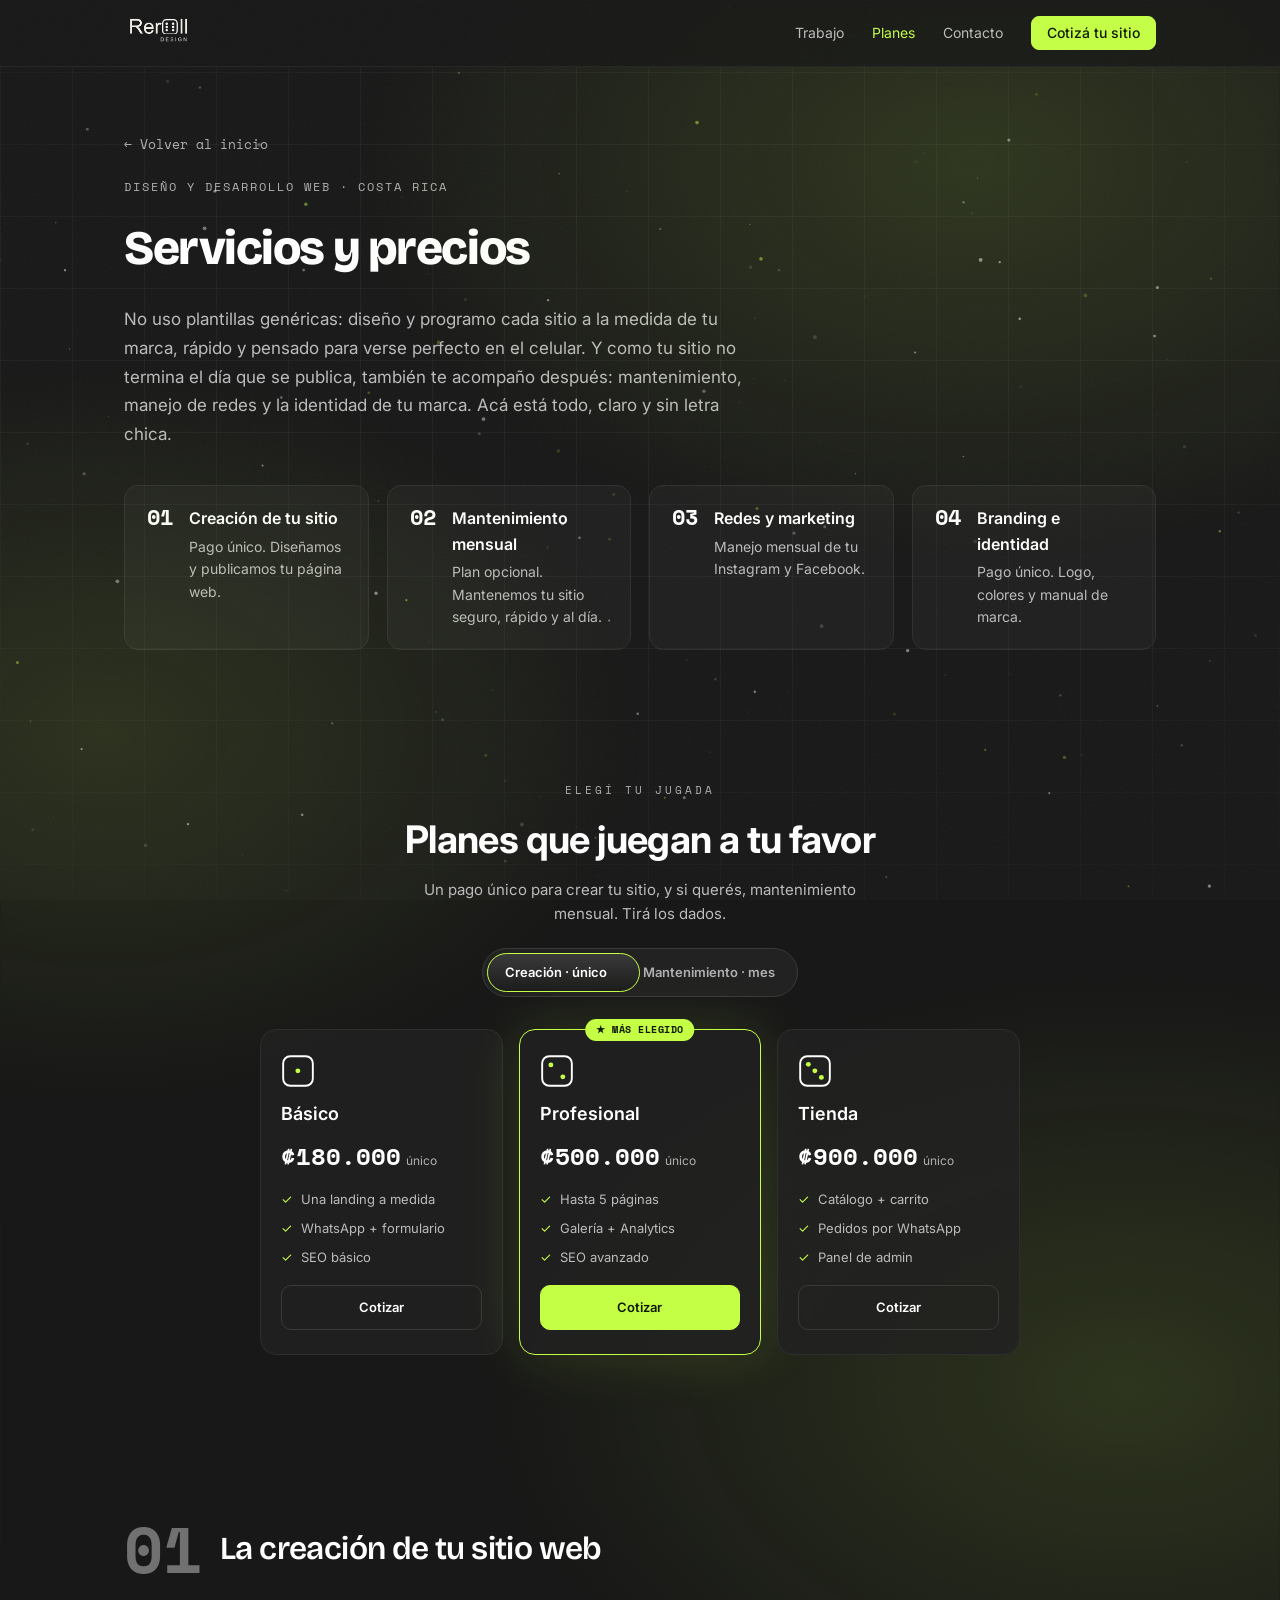
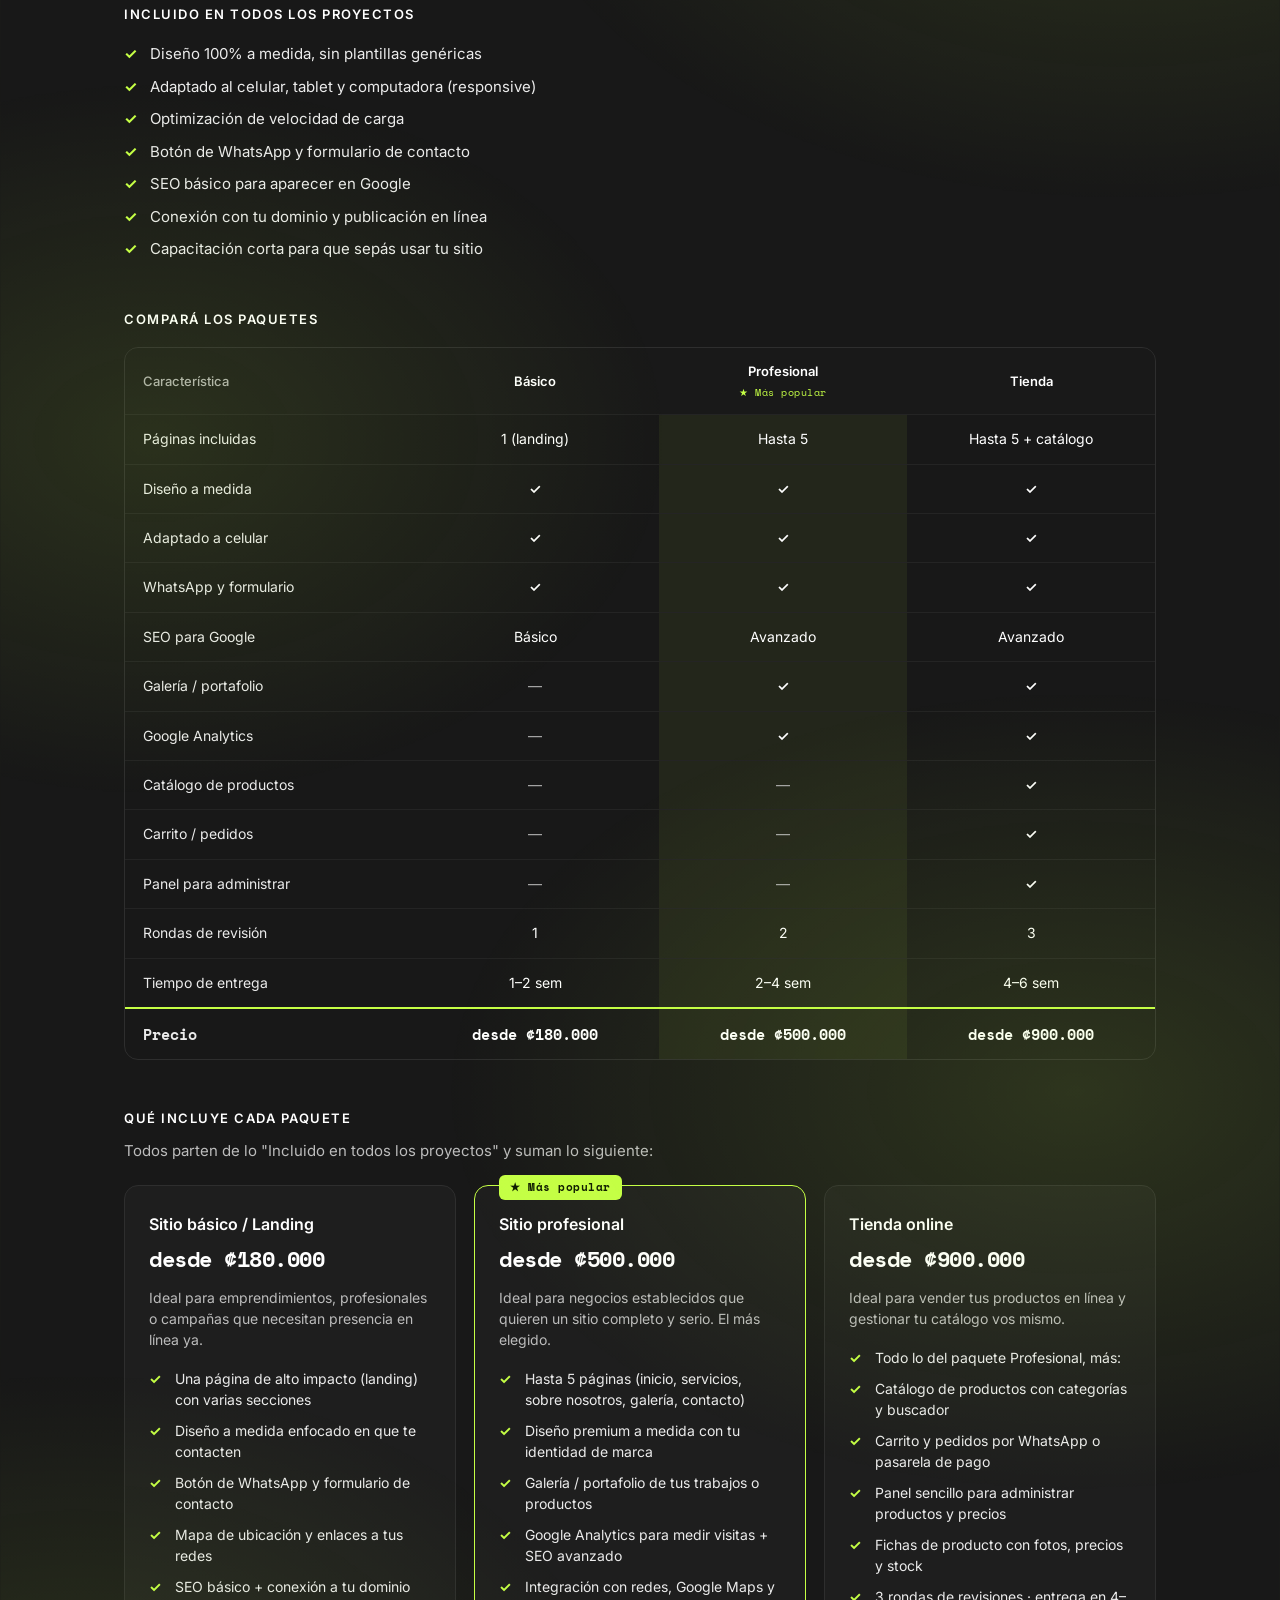
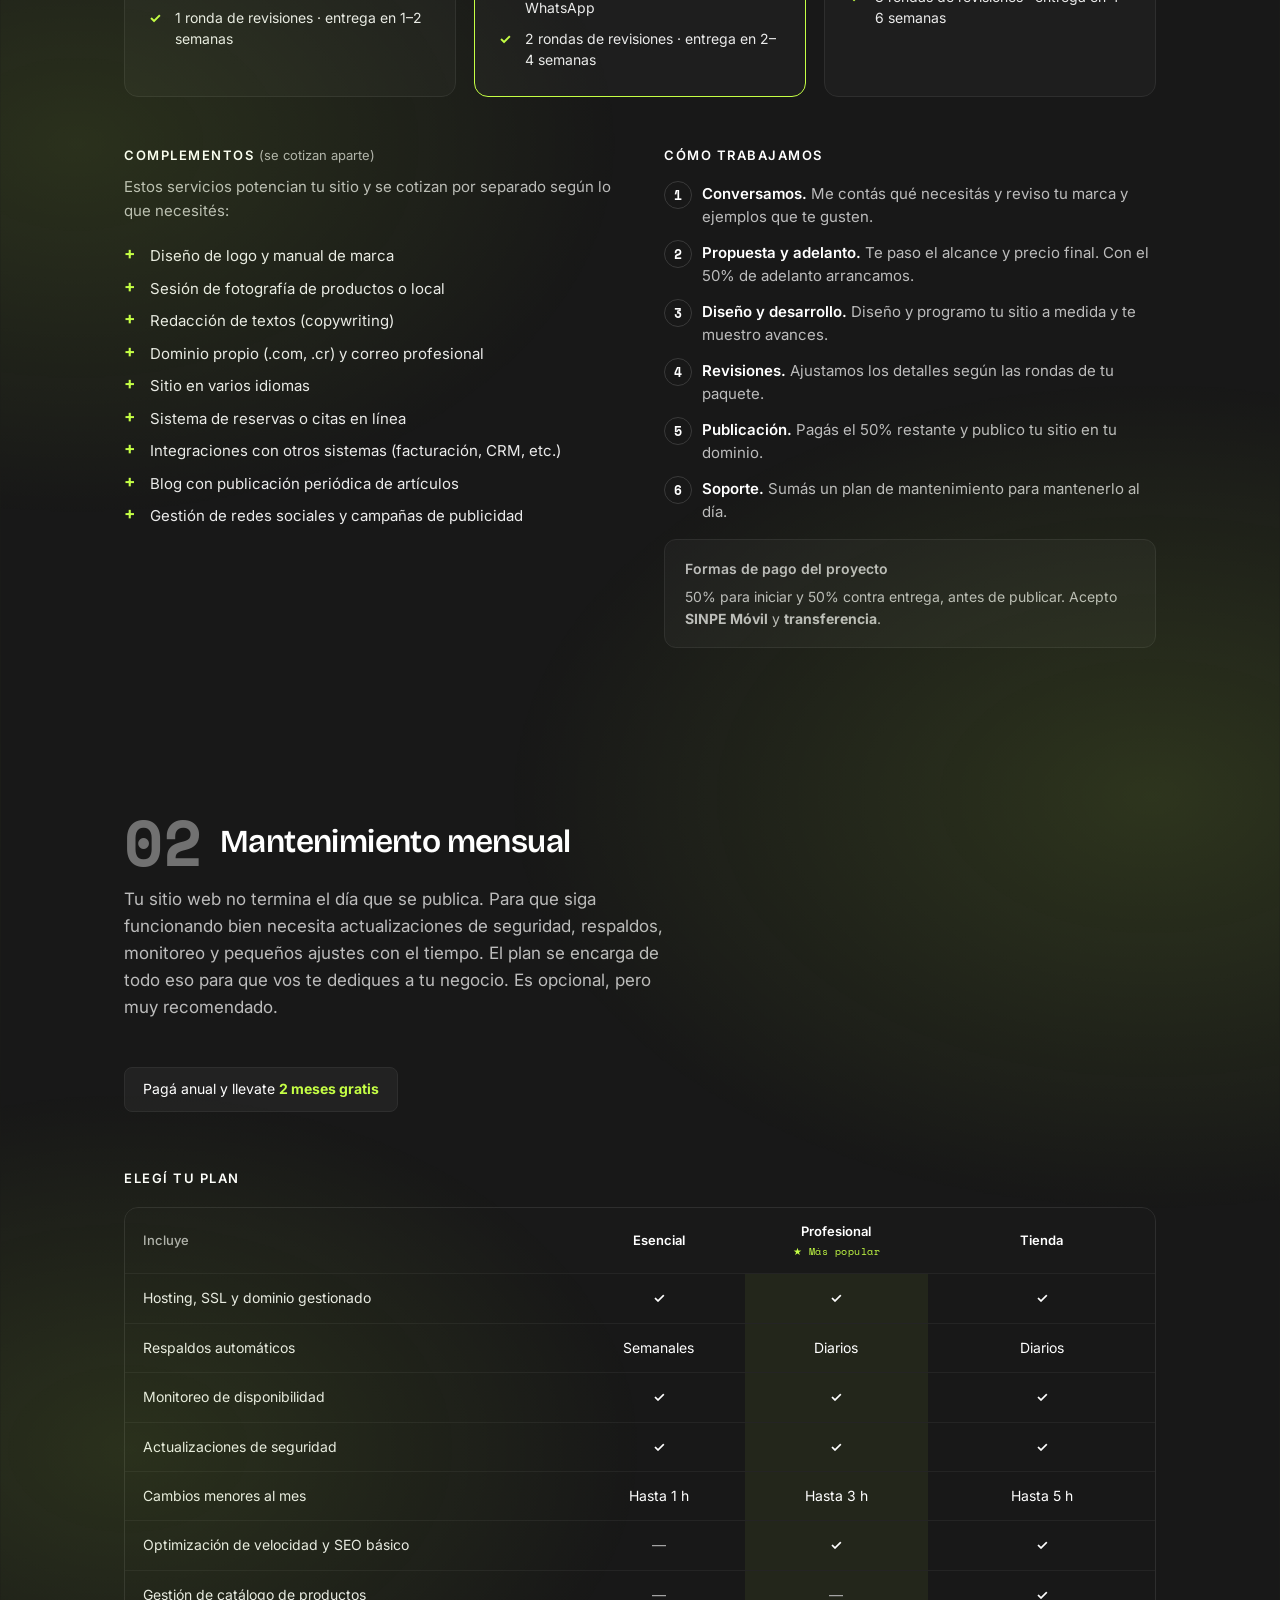
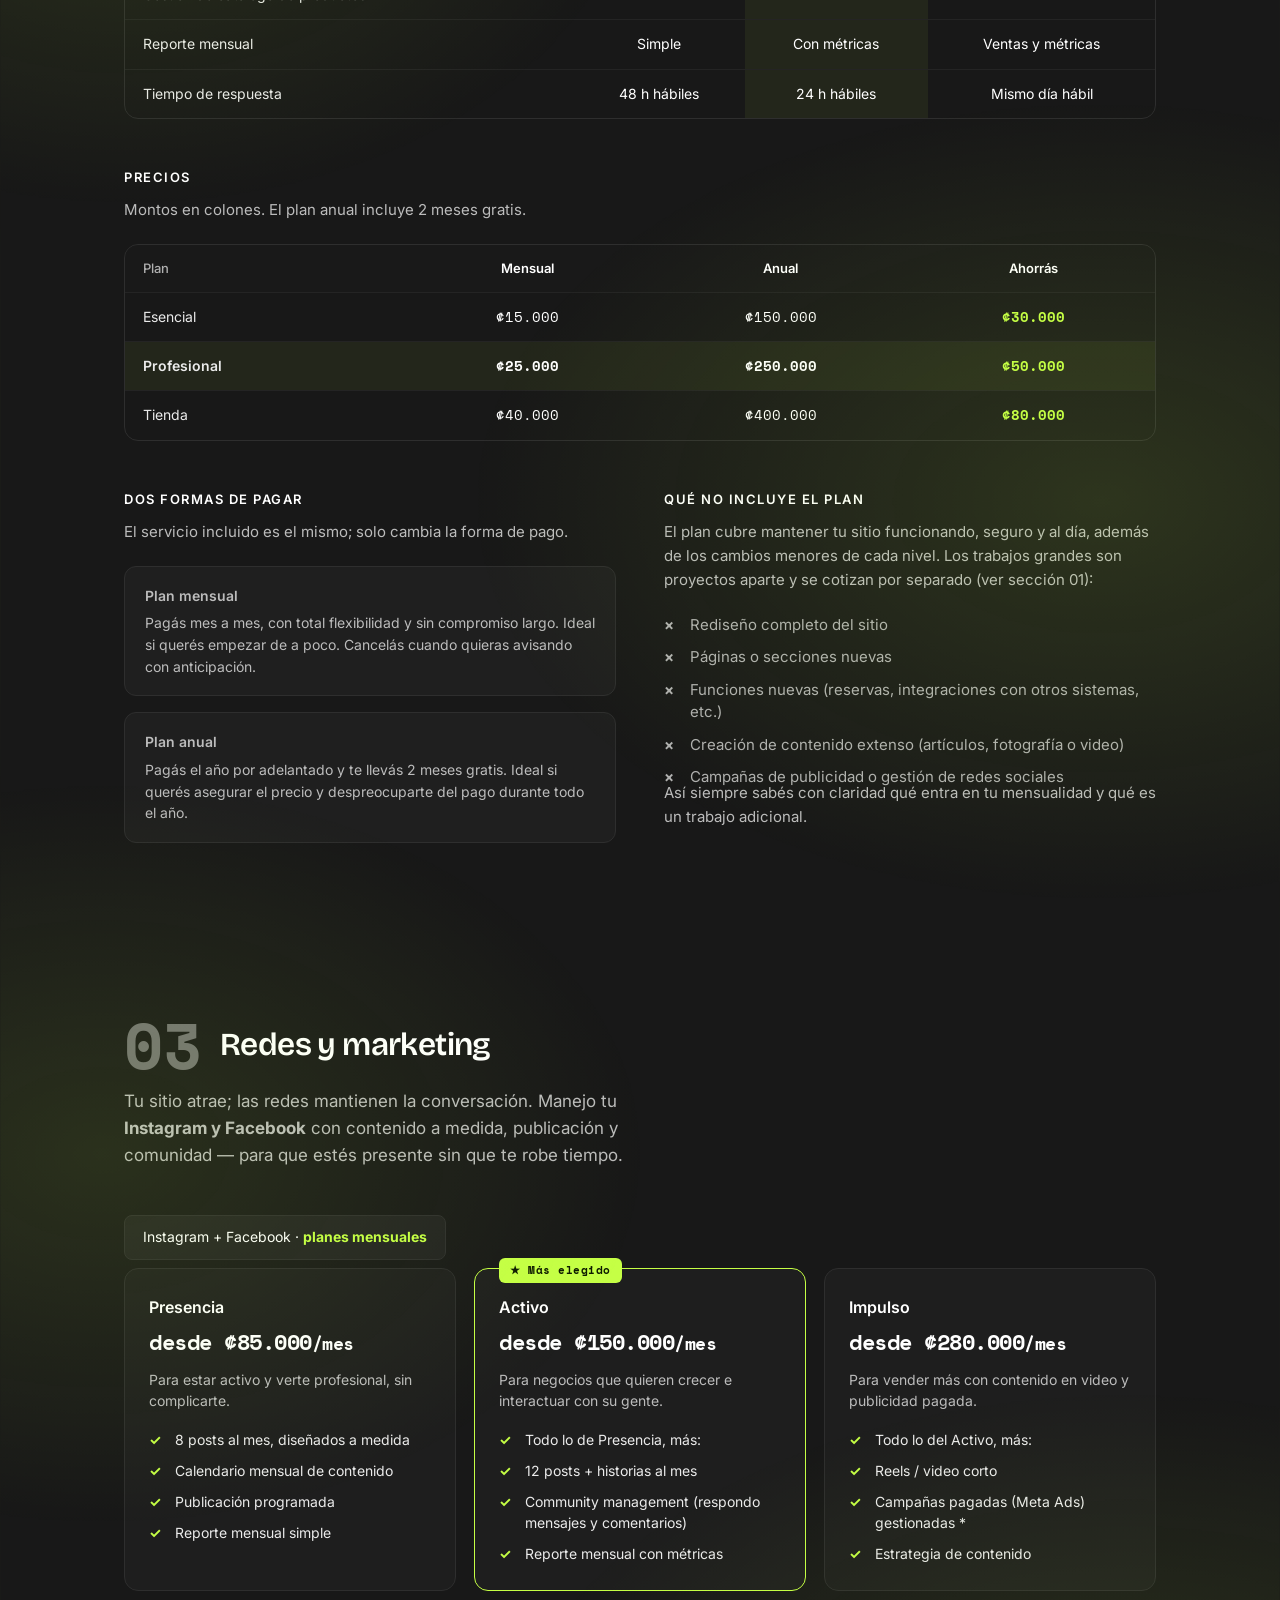
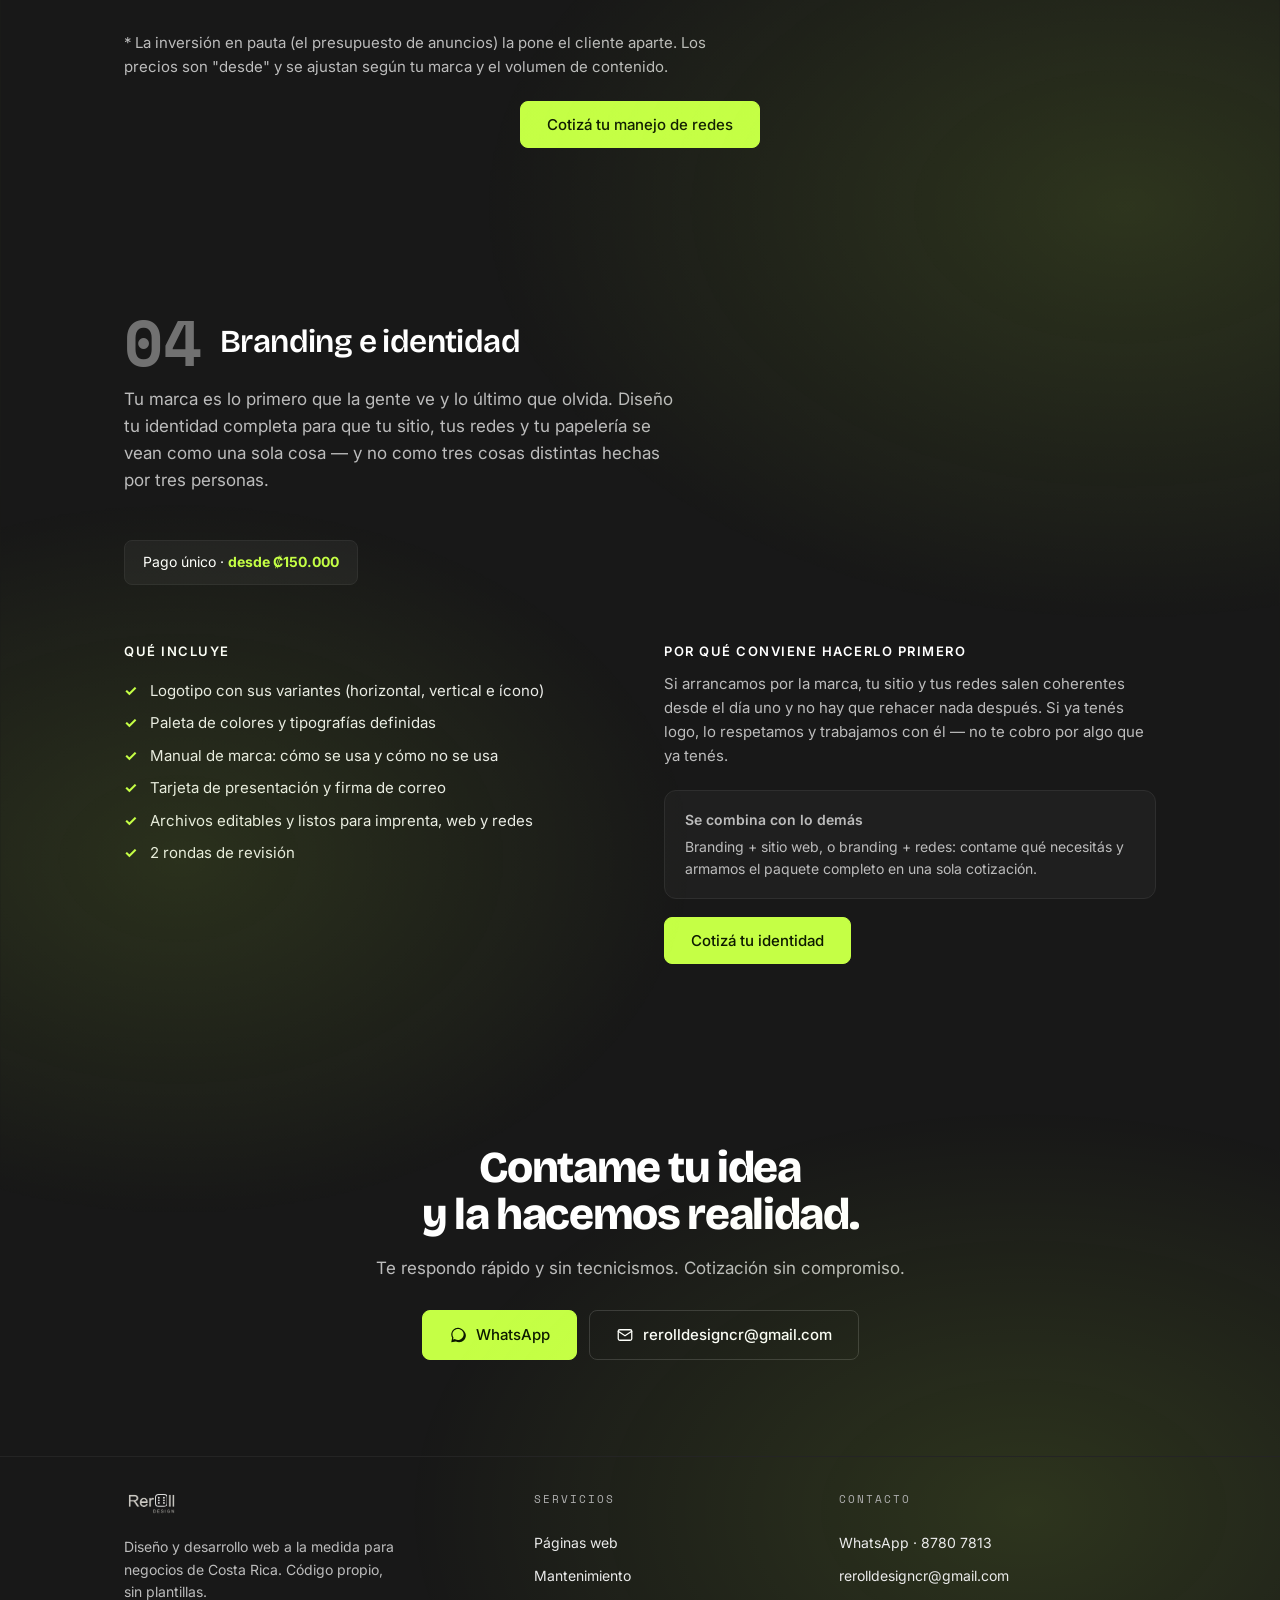
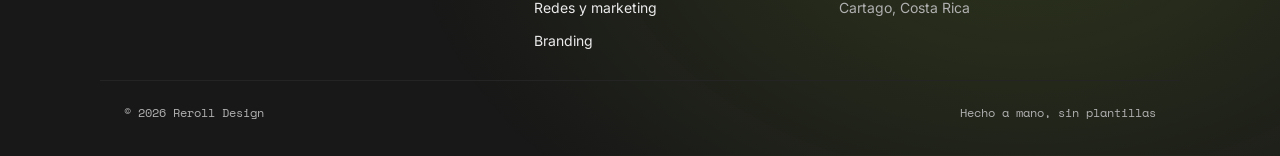
==== commit fa18b64e: "El titular del hero rota solo cada 4,2 s Antes solo cambiaba al tocar el dado, así que quien no lo t" ====
--- a/servicios.html
+++ b/servicios.html
@@ -469,6 +469,6 @@
     </div>
   </footer>
 
-  <script src="js/app.js?v=7"></script>
+  <script src="js/app.js?v=8"></script>
 </body>
 </html>
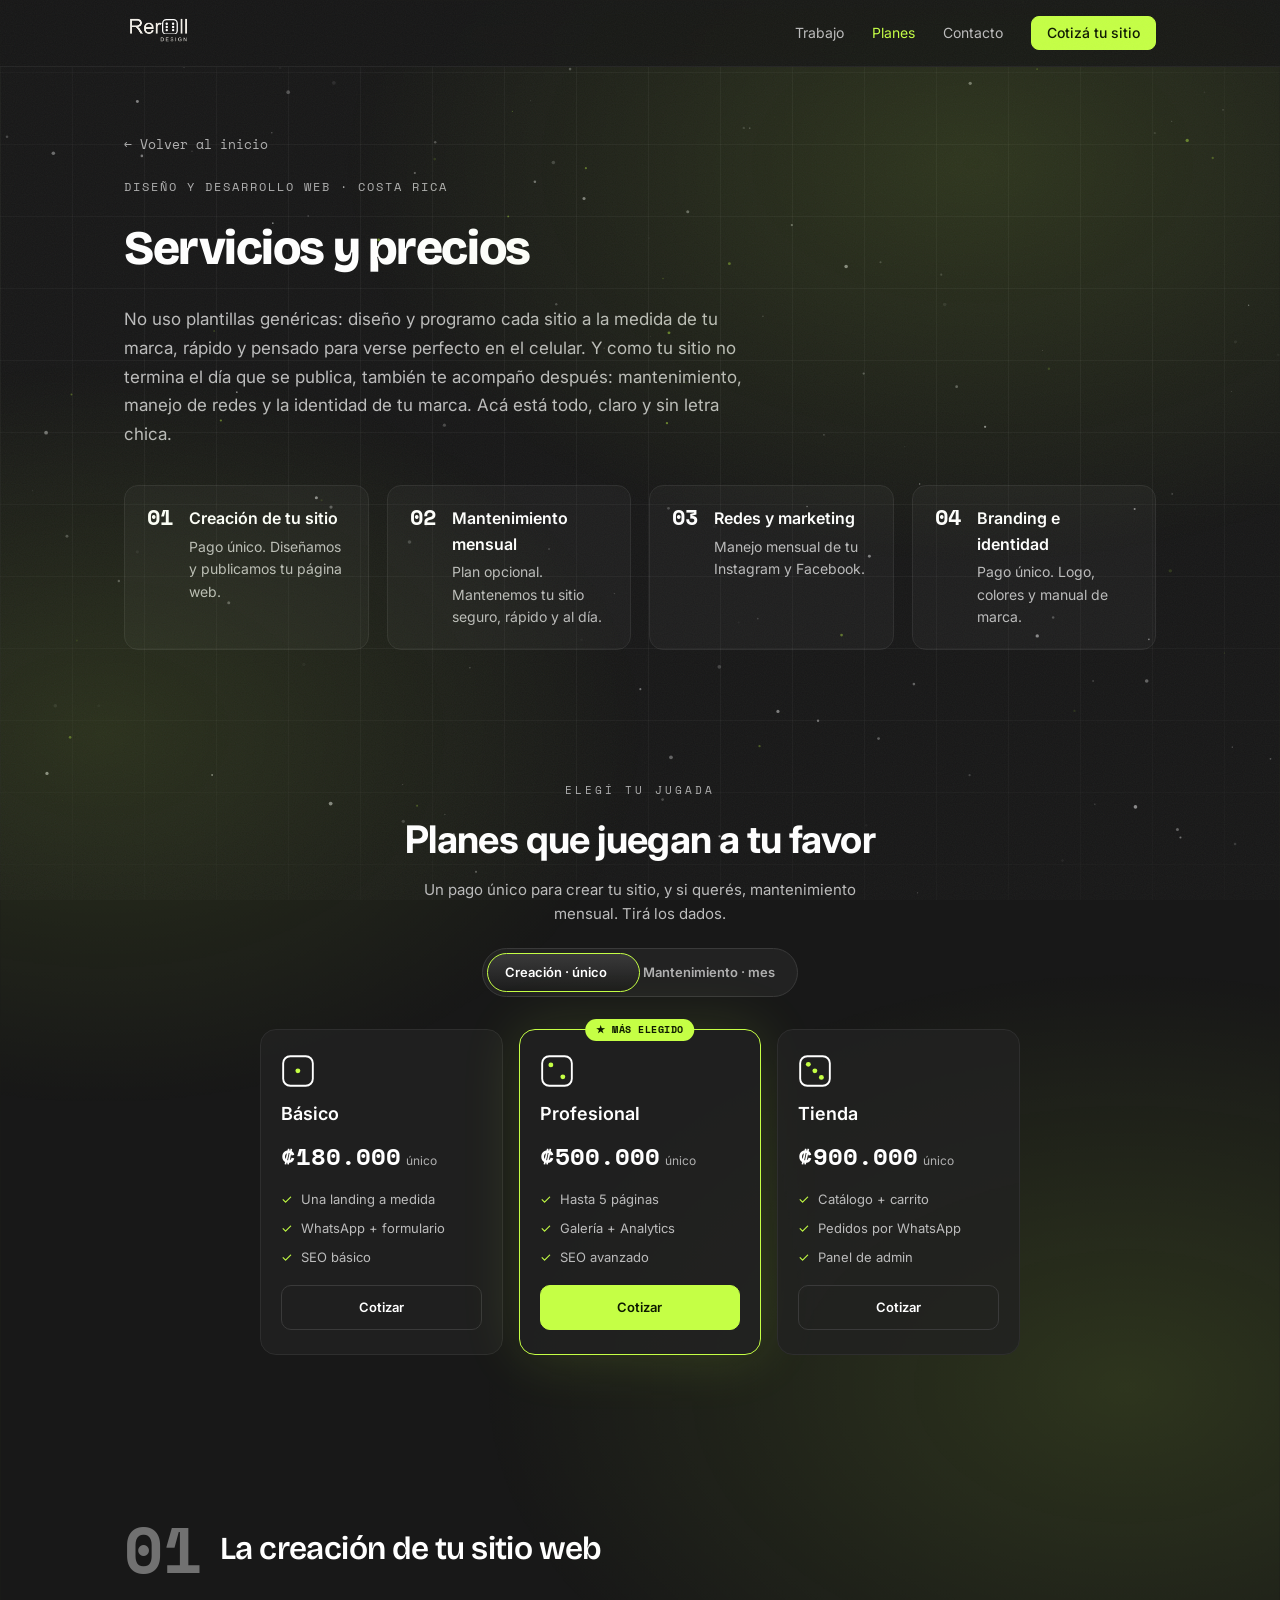
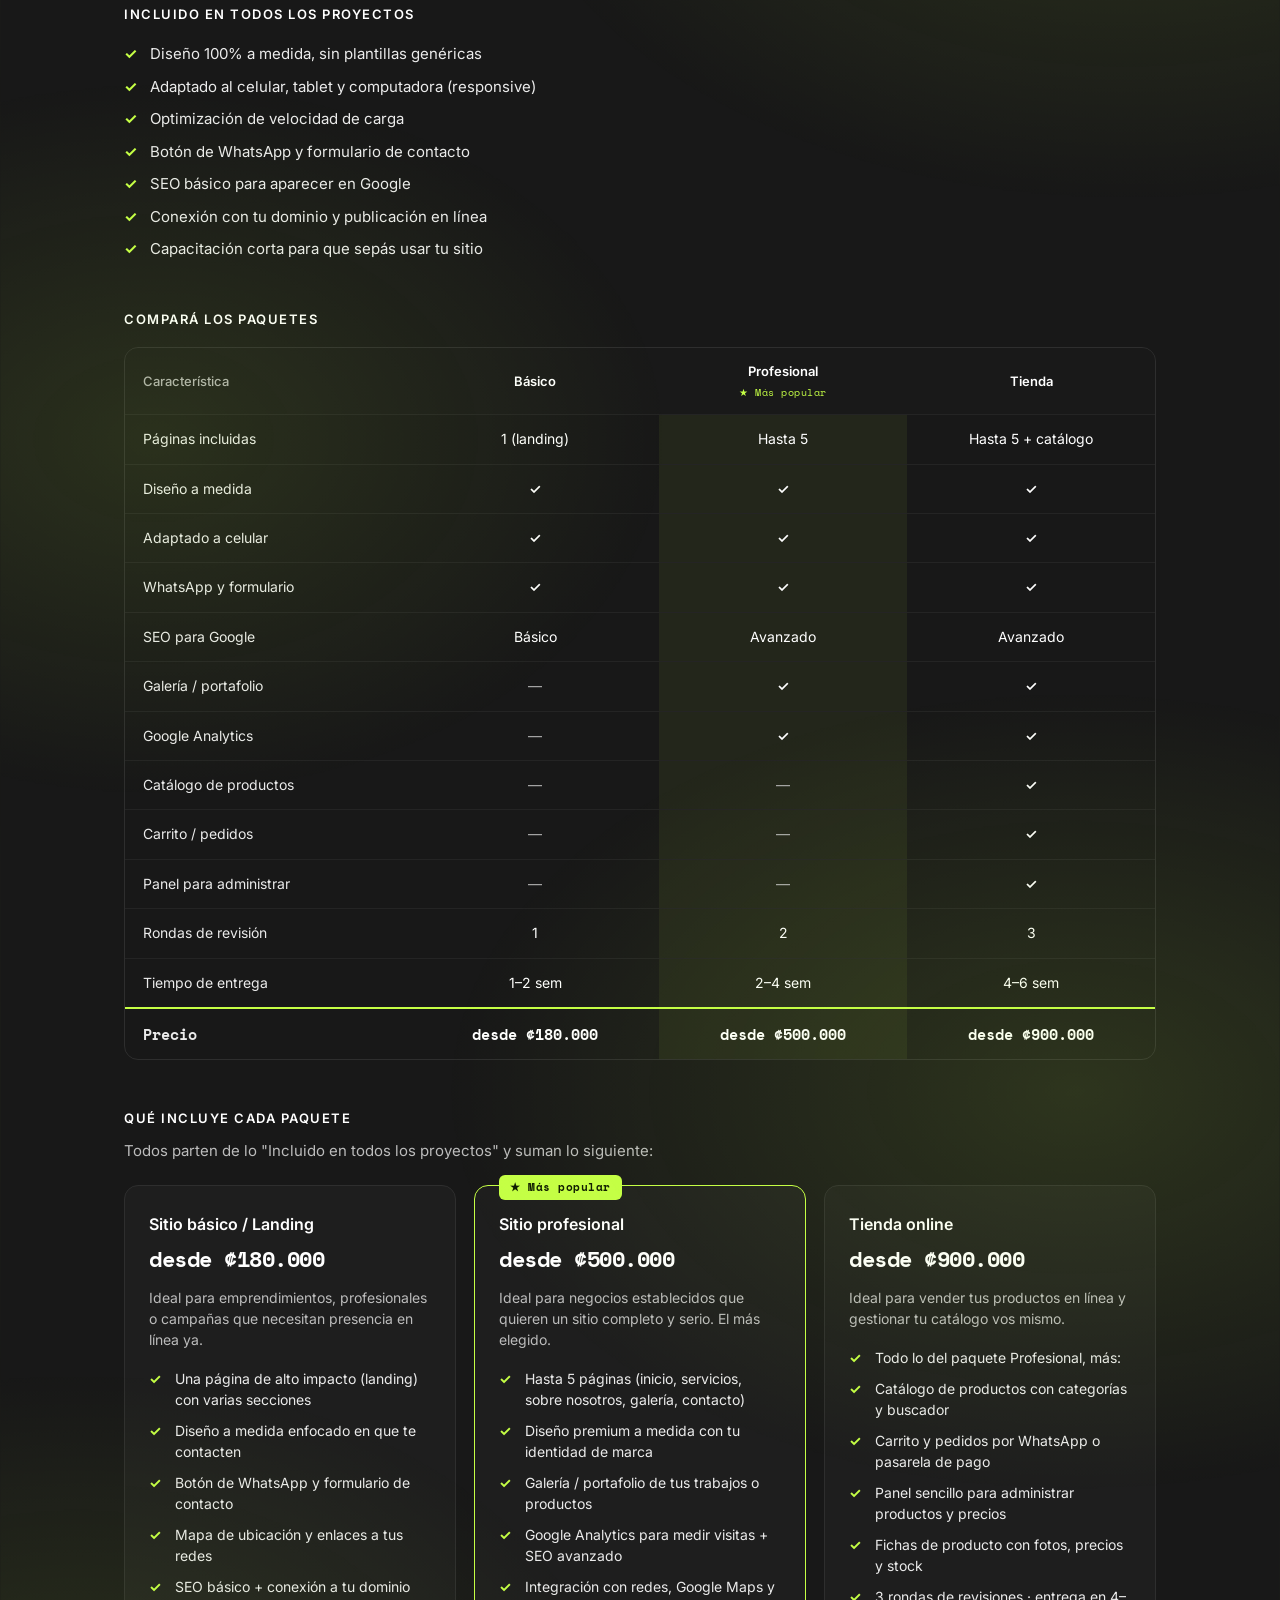
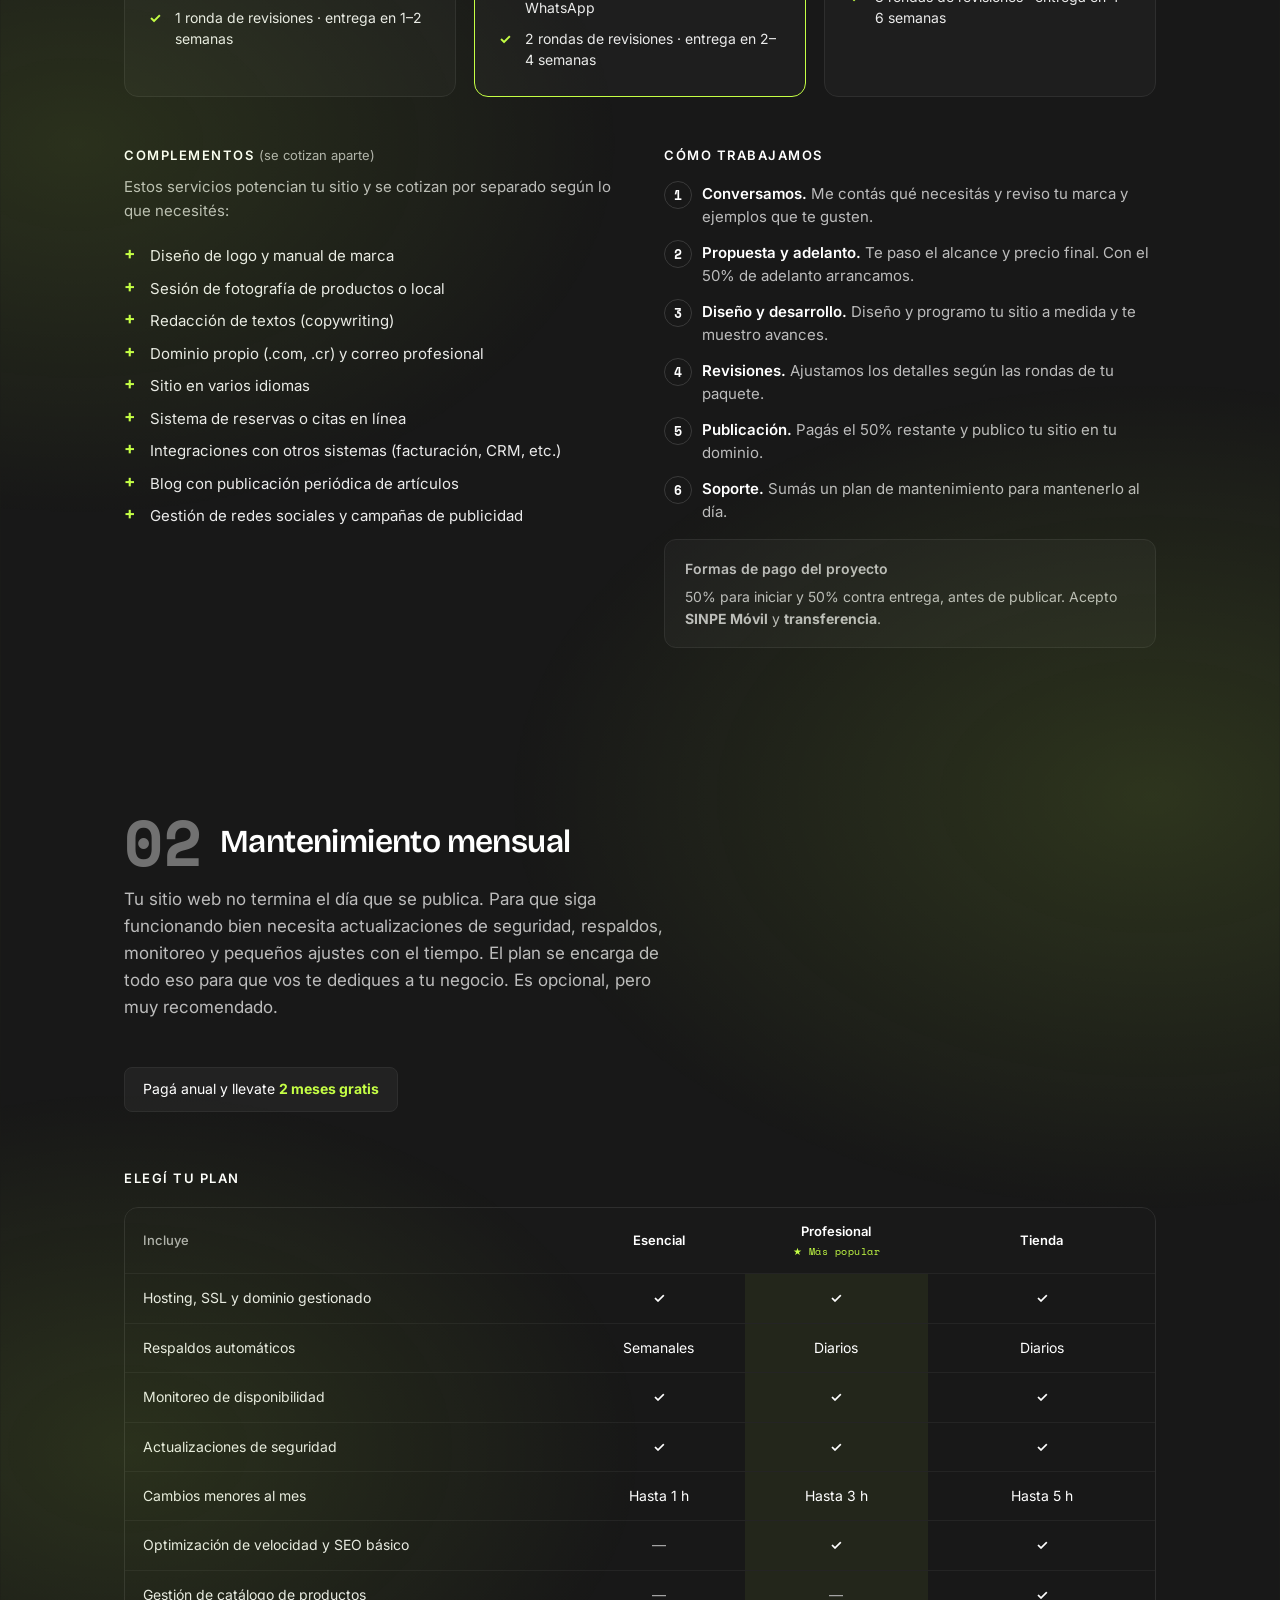
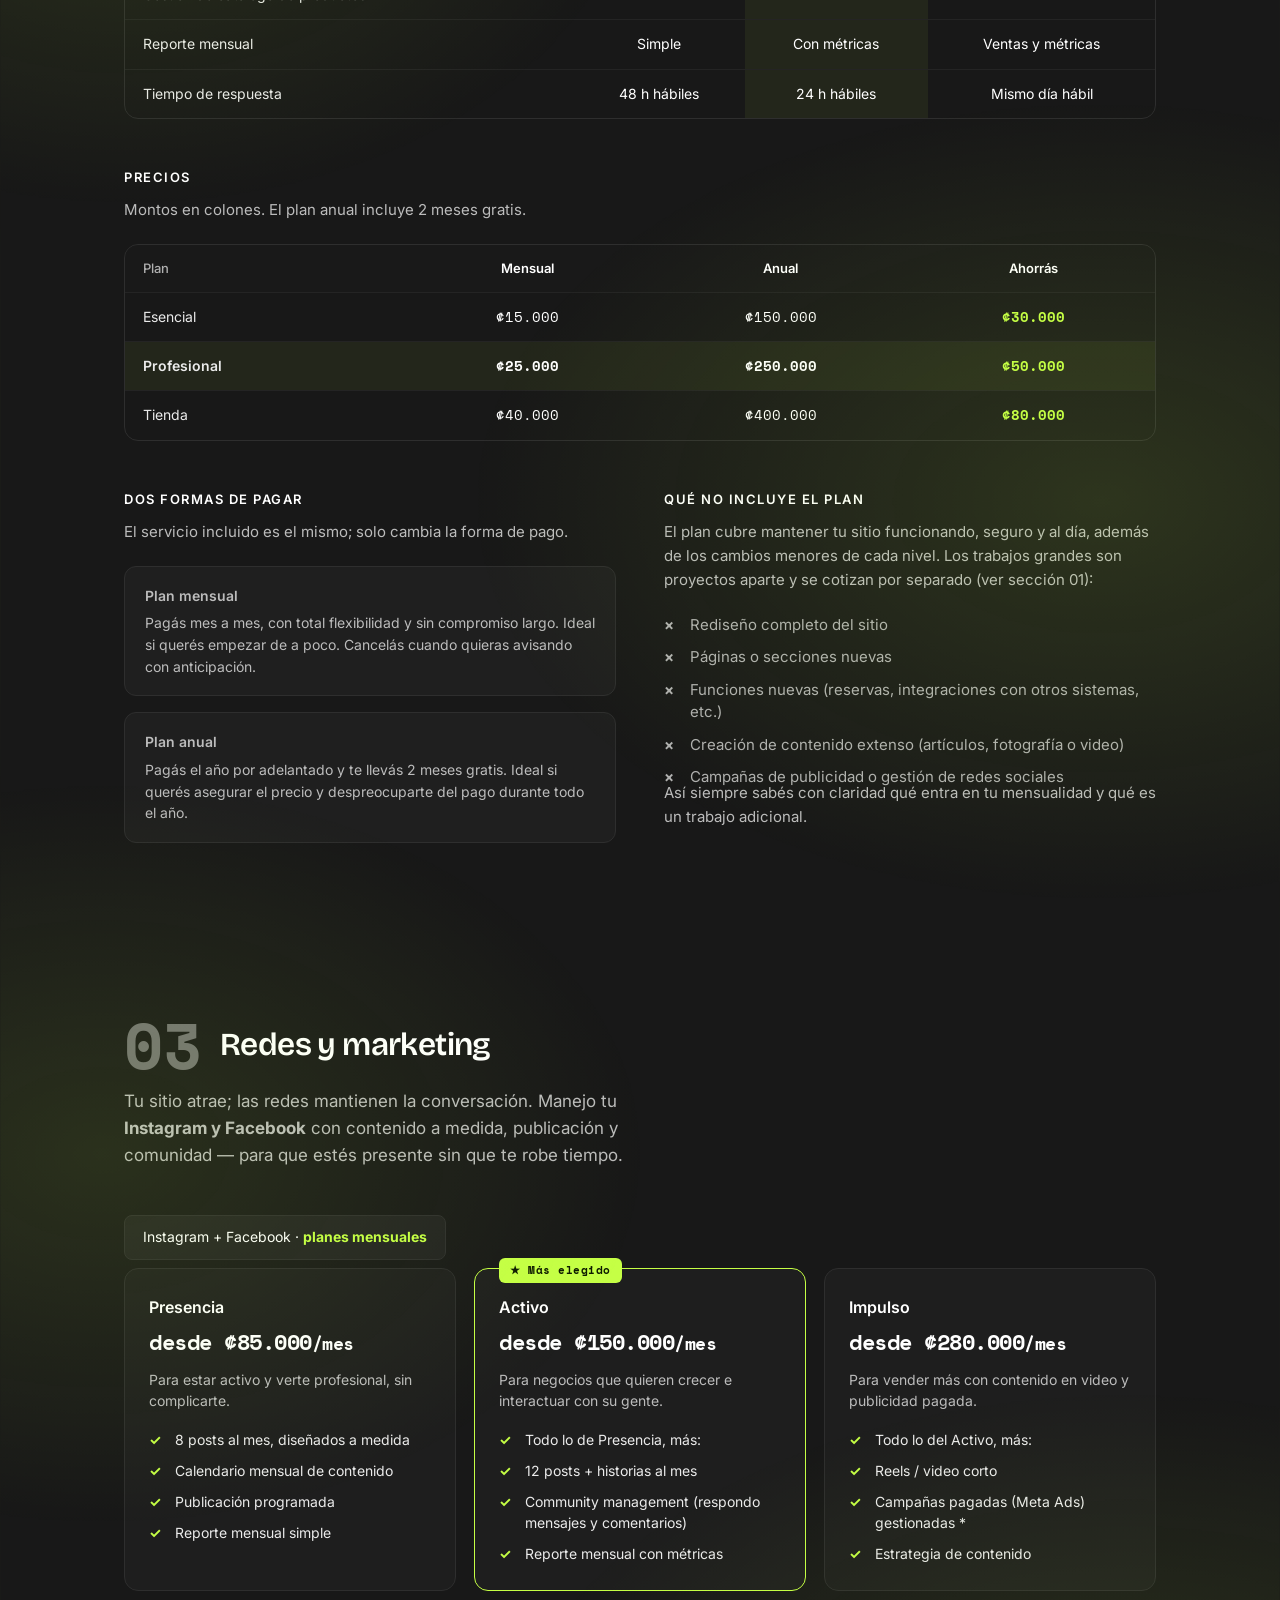
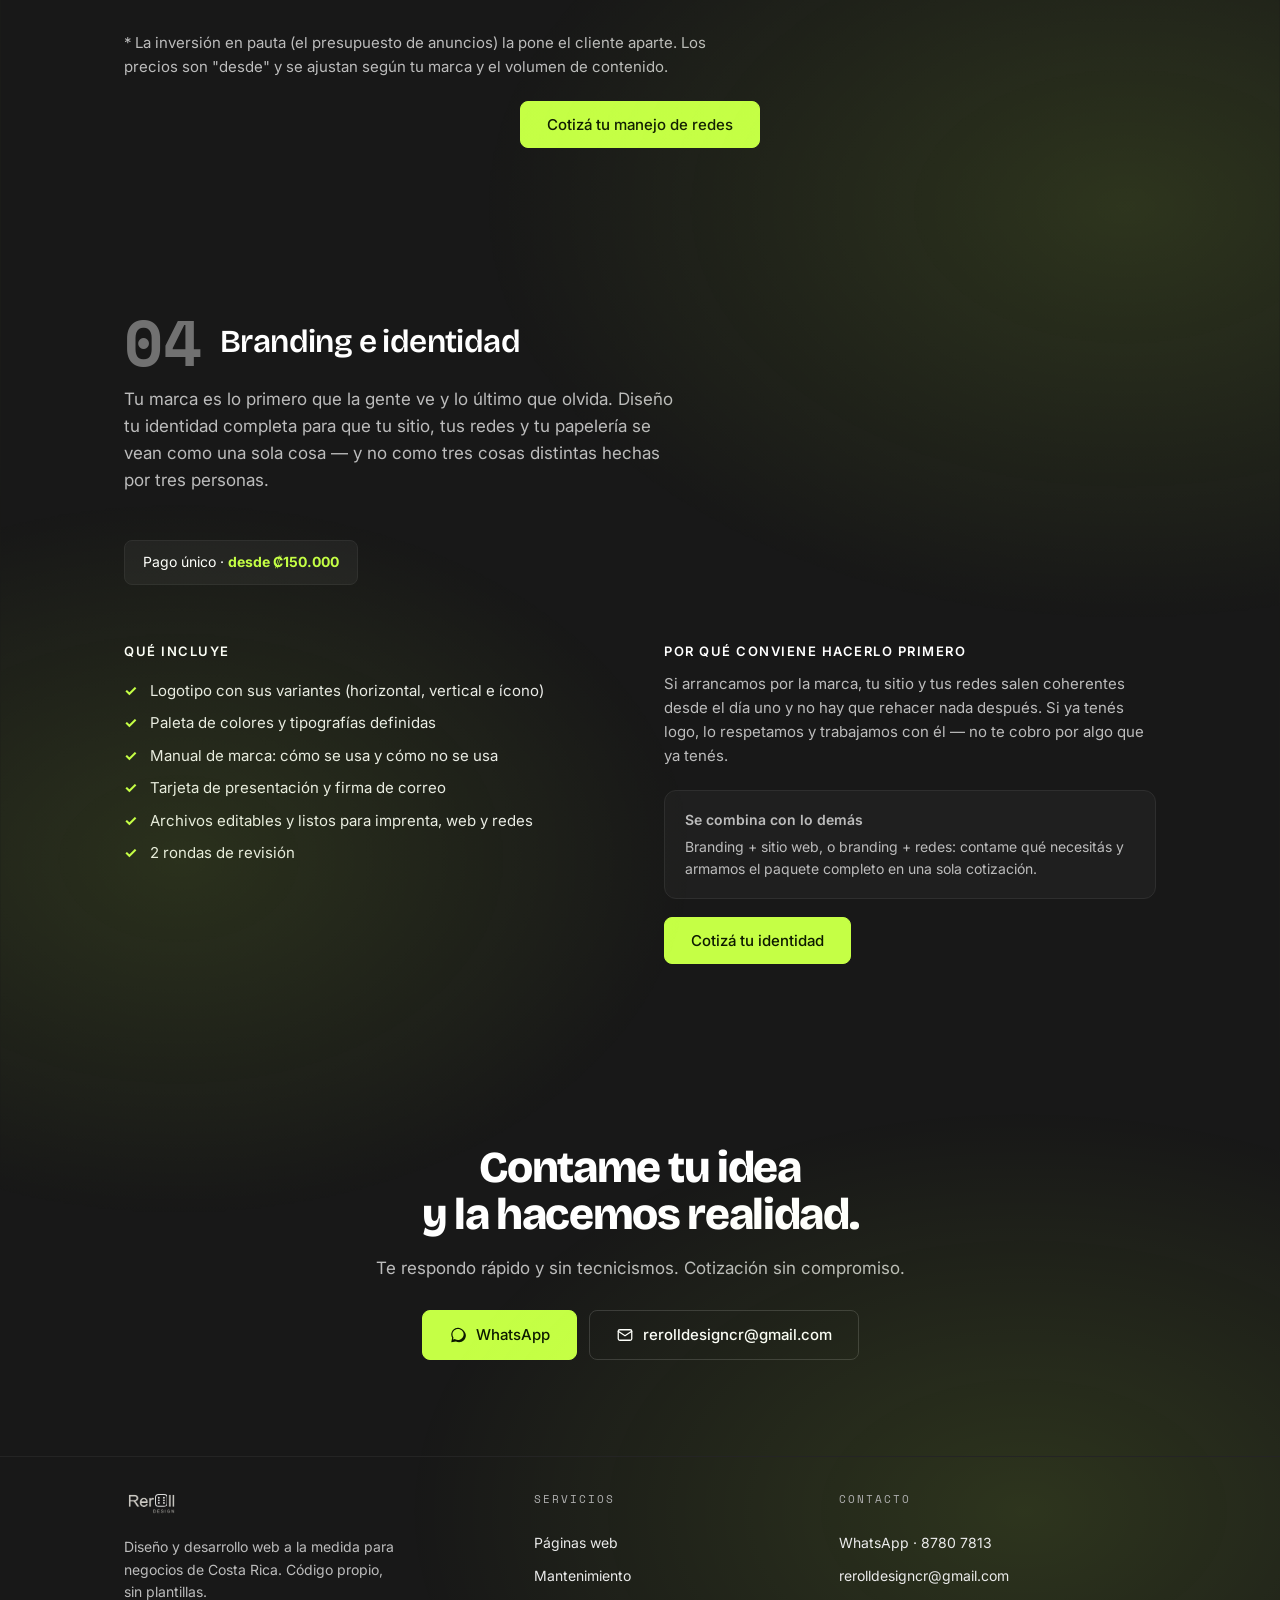
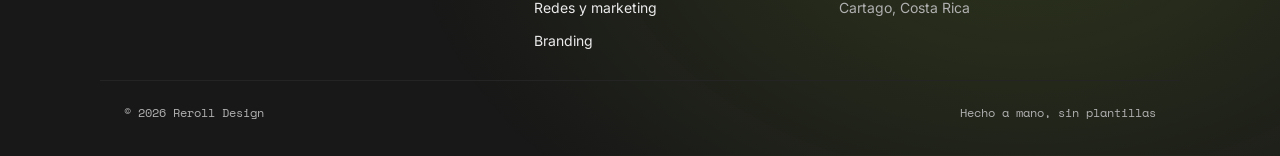
==== commit b6d9eda9: ""Tus redes sociales que venden" en el titular Instagram pasa a "redes sociales" (abarca todo lo que " ====
--- a/servicios.html
+++ b/servicios.html
@@ -469,6 +469,6 @@
     </div>
   </footer>
 
-  <script src="js/app.js?v=8"></script>
+  <script src="js/app.js?v=9"></script>
 </body>
 </html>
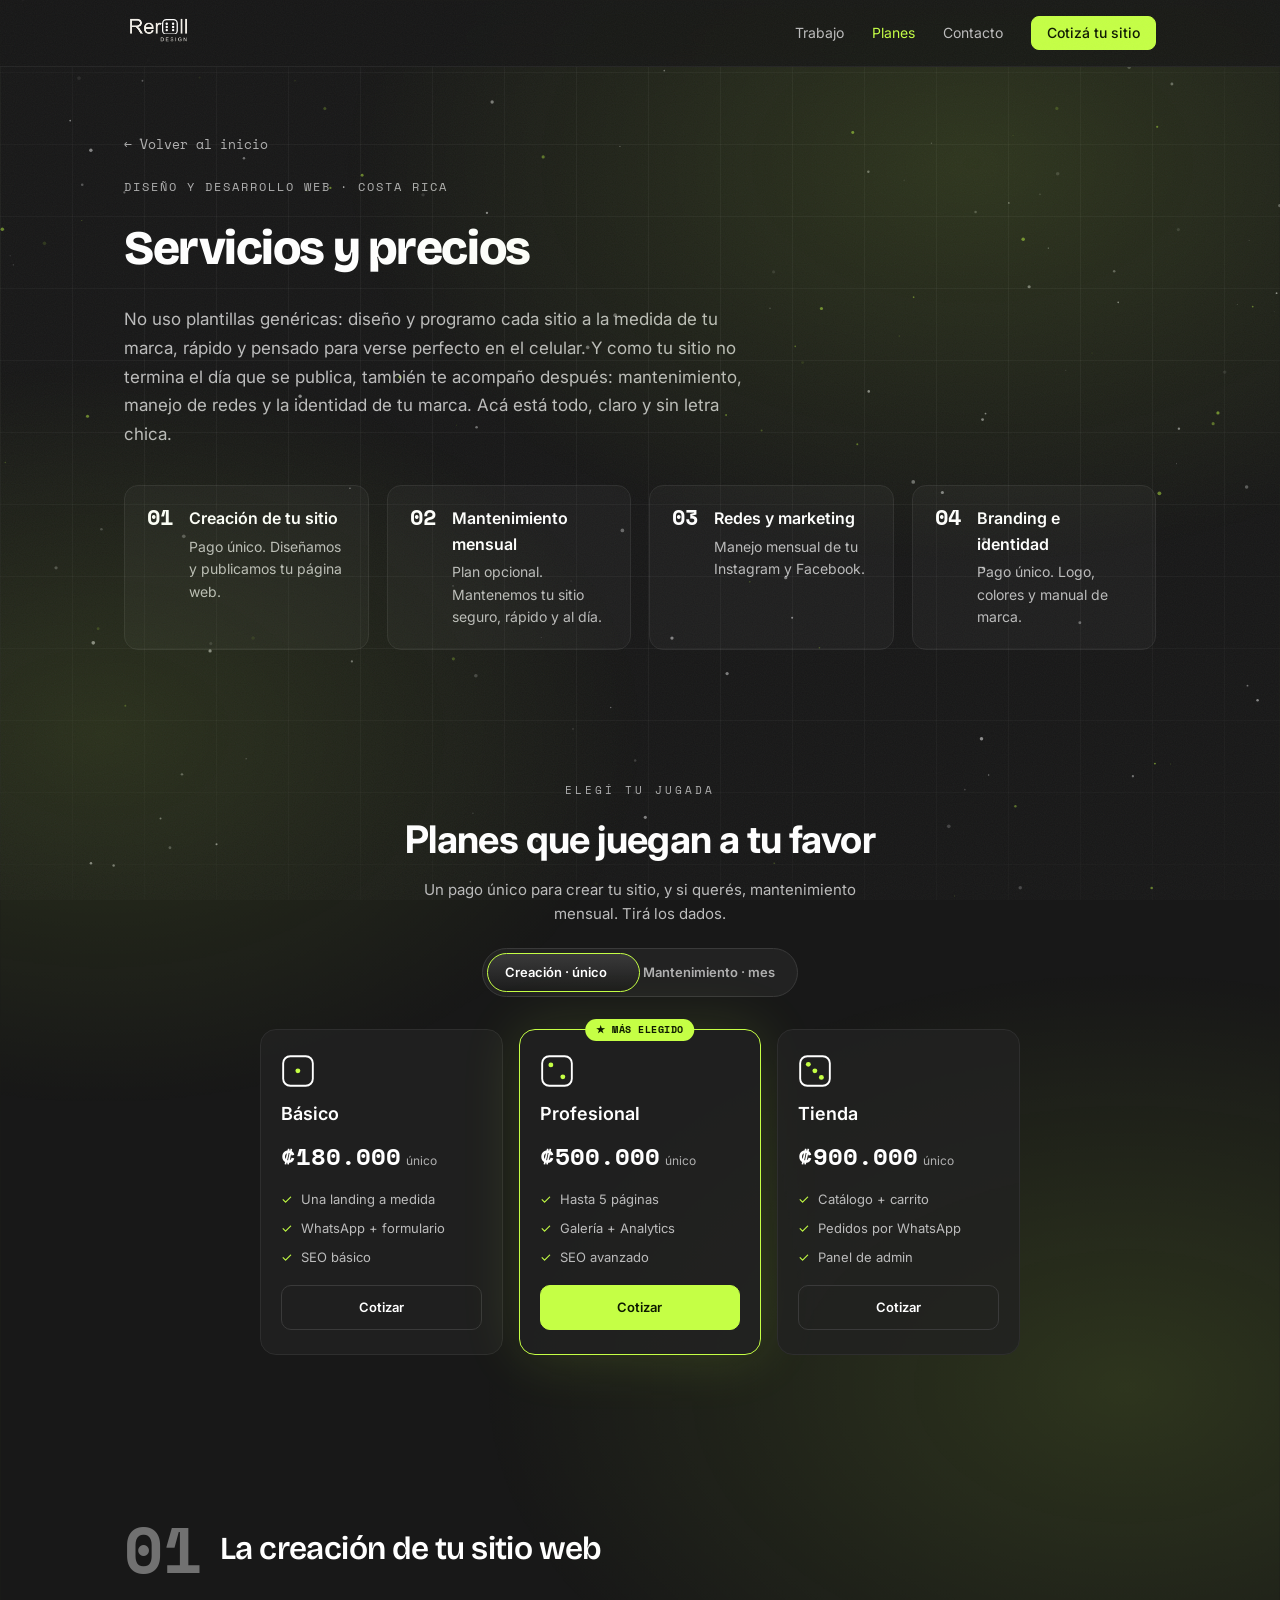
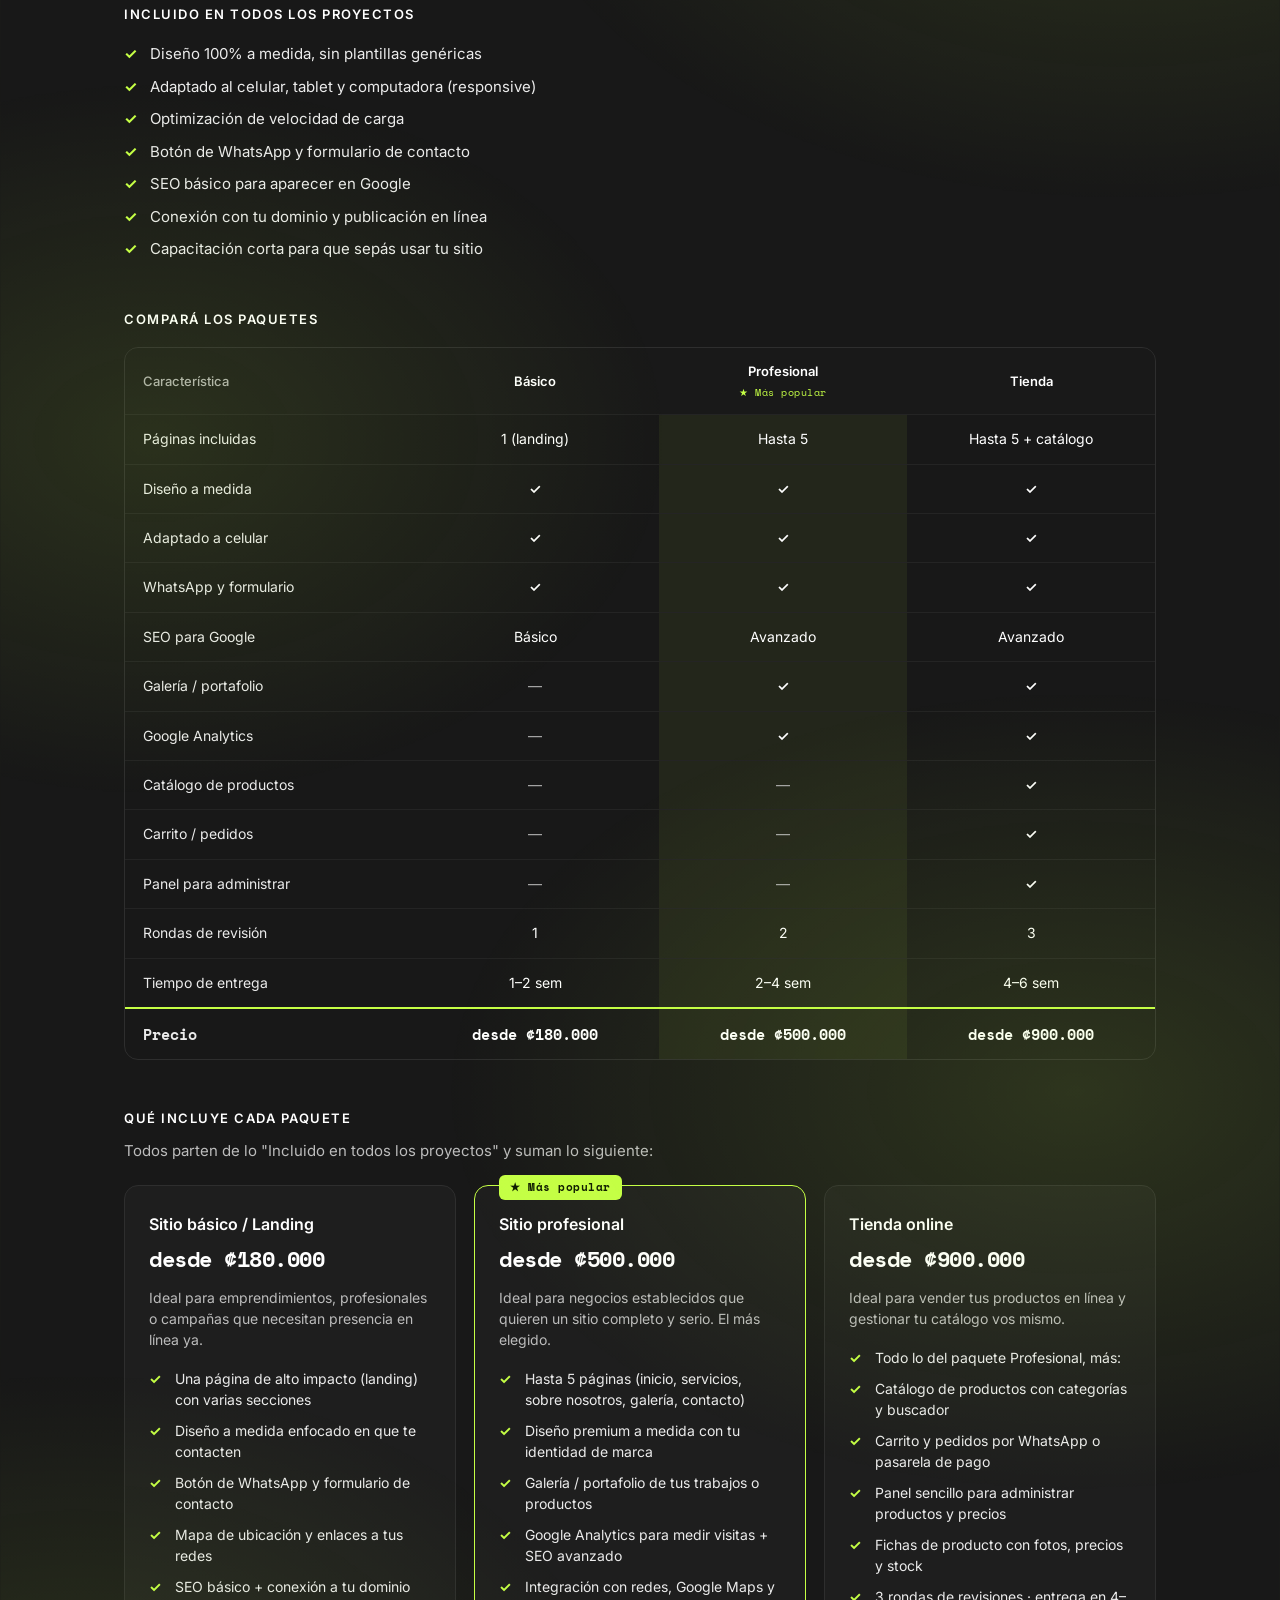
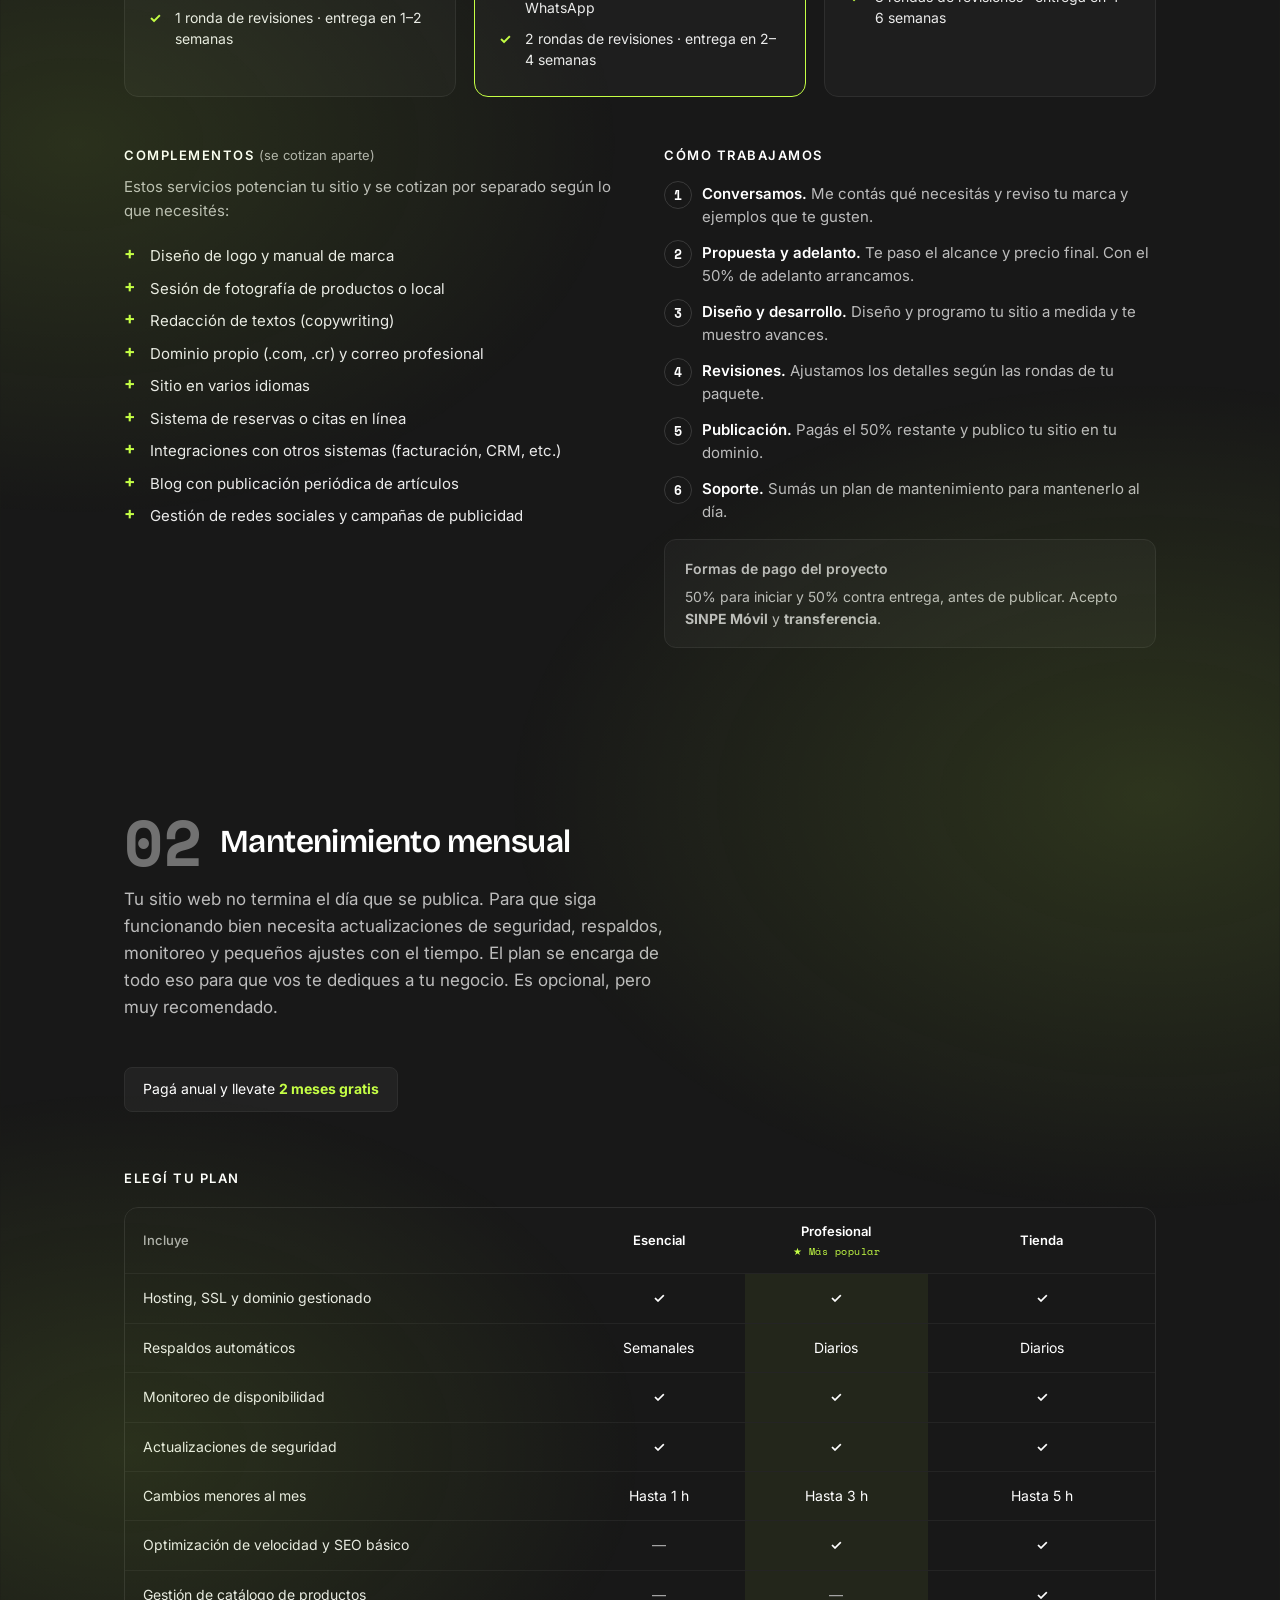
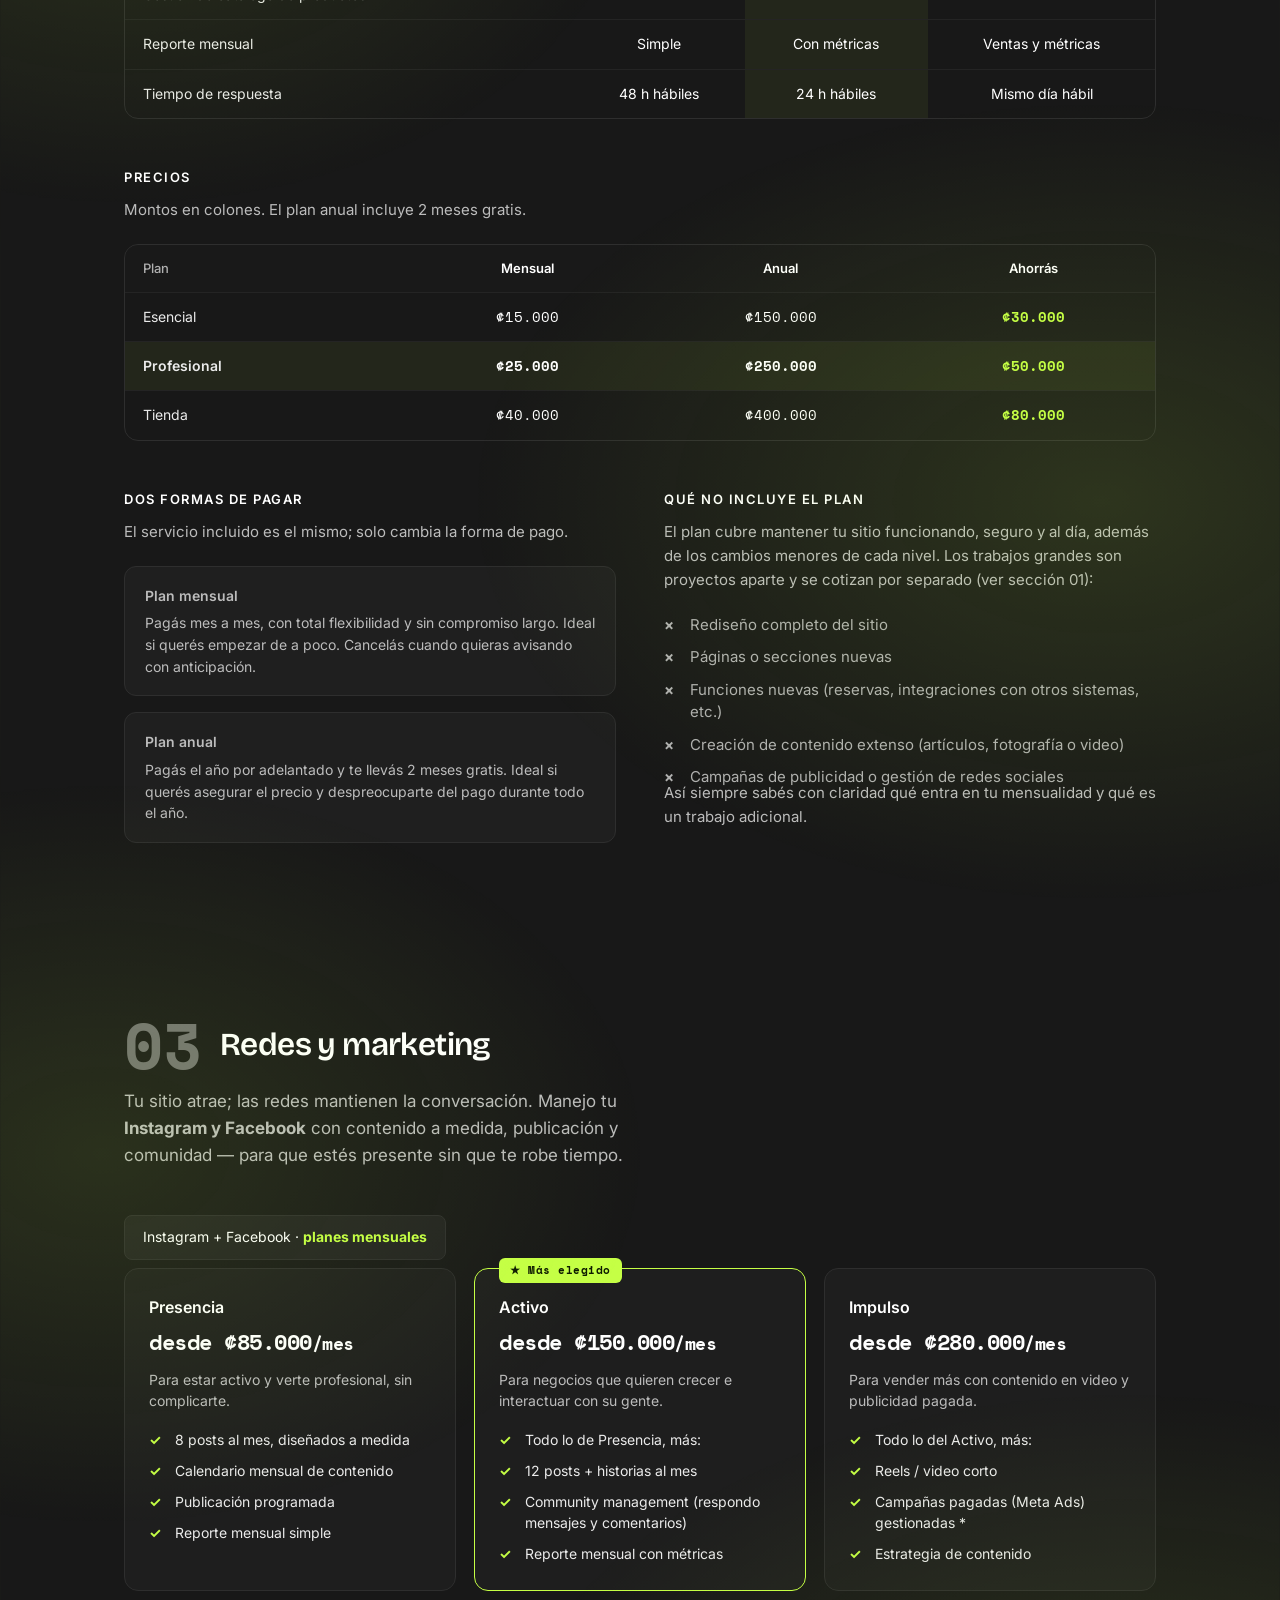
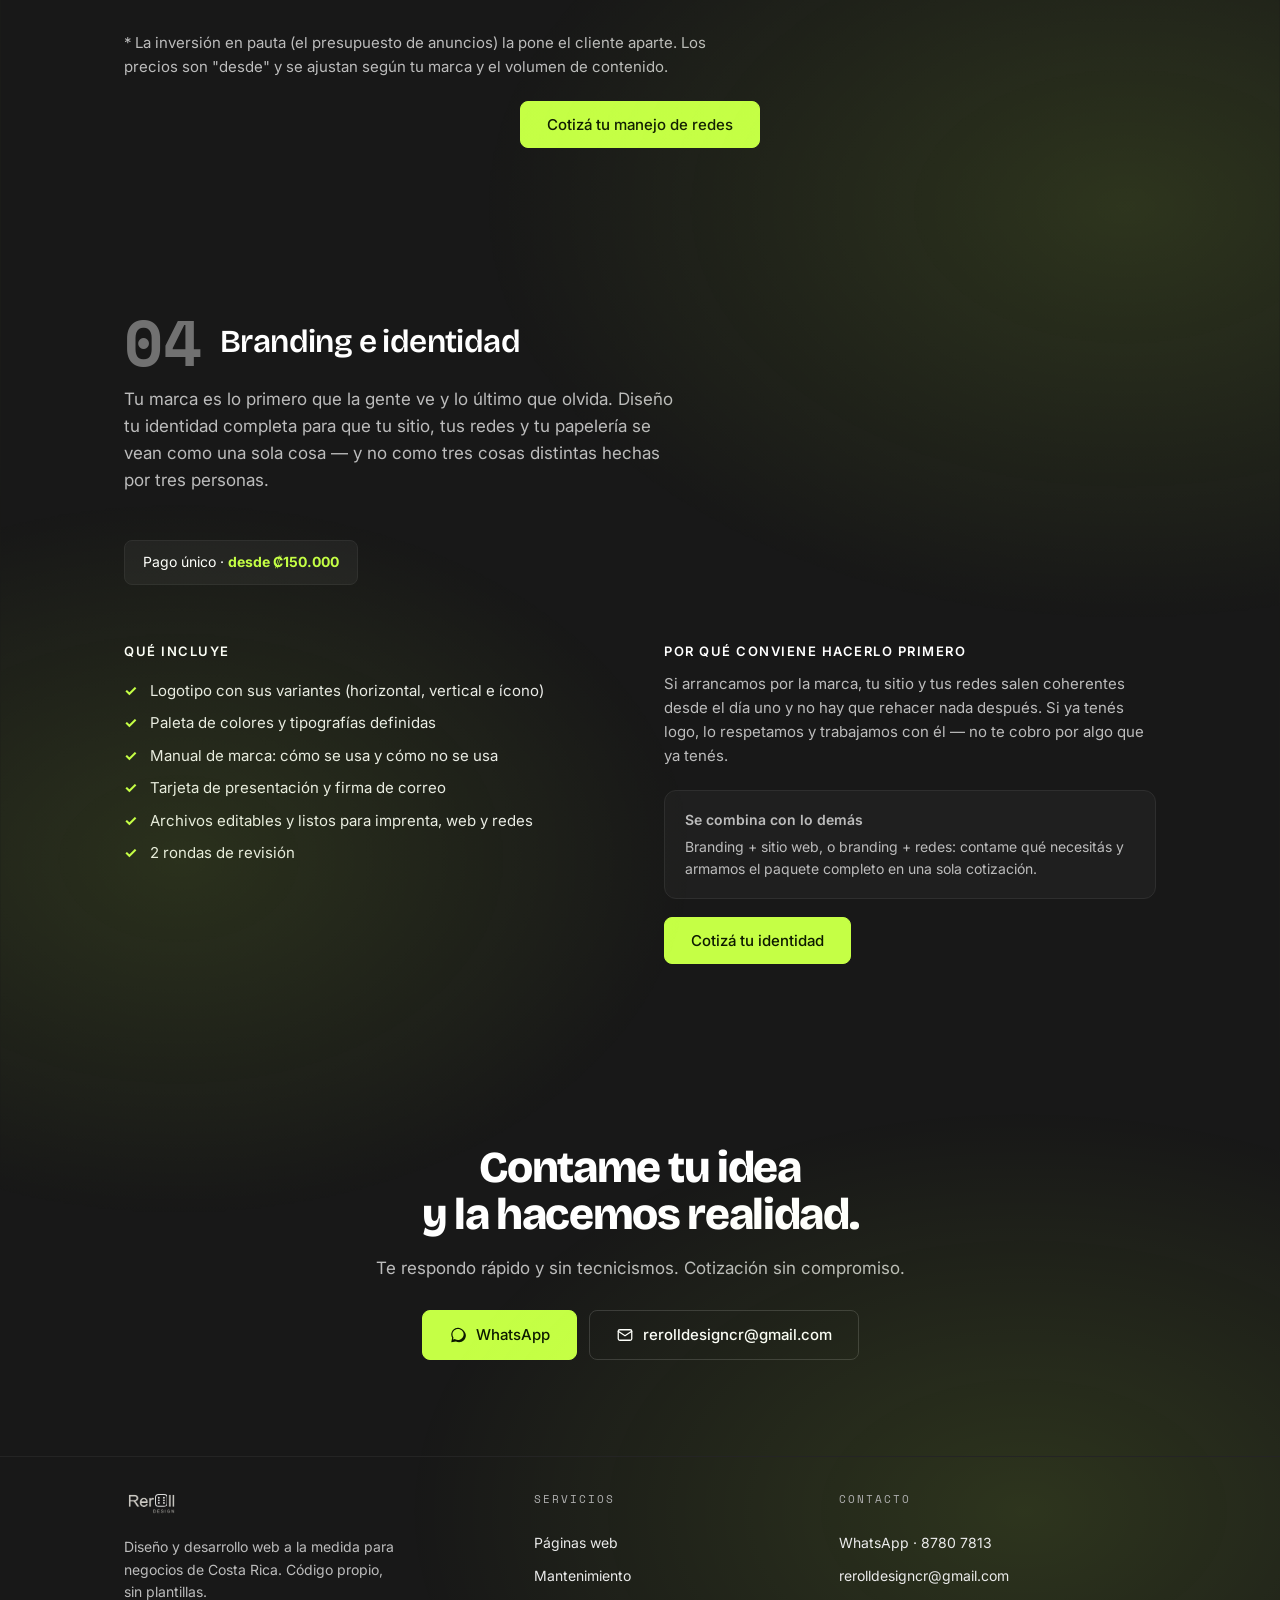
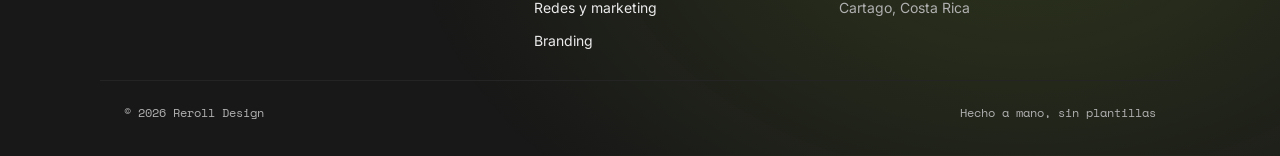
==== commit dec042e6: "El titular ya no salta al cambiar de palabra "redes sociales" hacía brincar el titular: al estar cen" ====
--- a/servicios.html
+++ b/servicios.html
@@ -469,6 +469,6 @@
     </div>
   </footer>
 
-  <script src="js/app.js?v=9"></script>
+  <script src="js/app.js?v=10"></script>
 </body>
 </html>
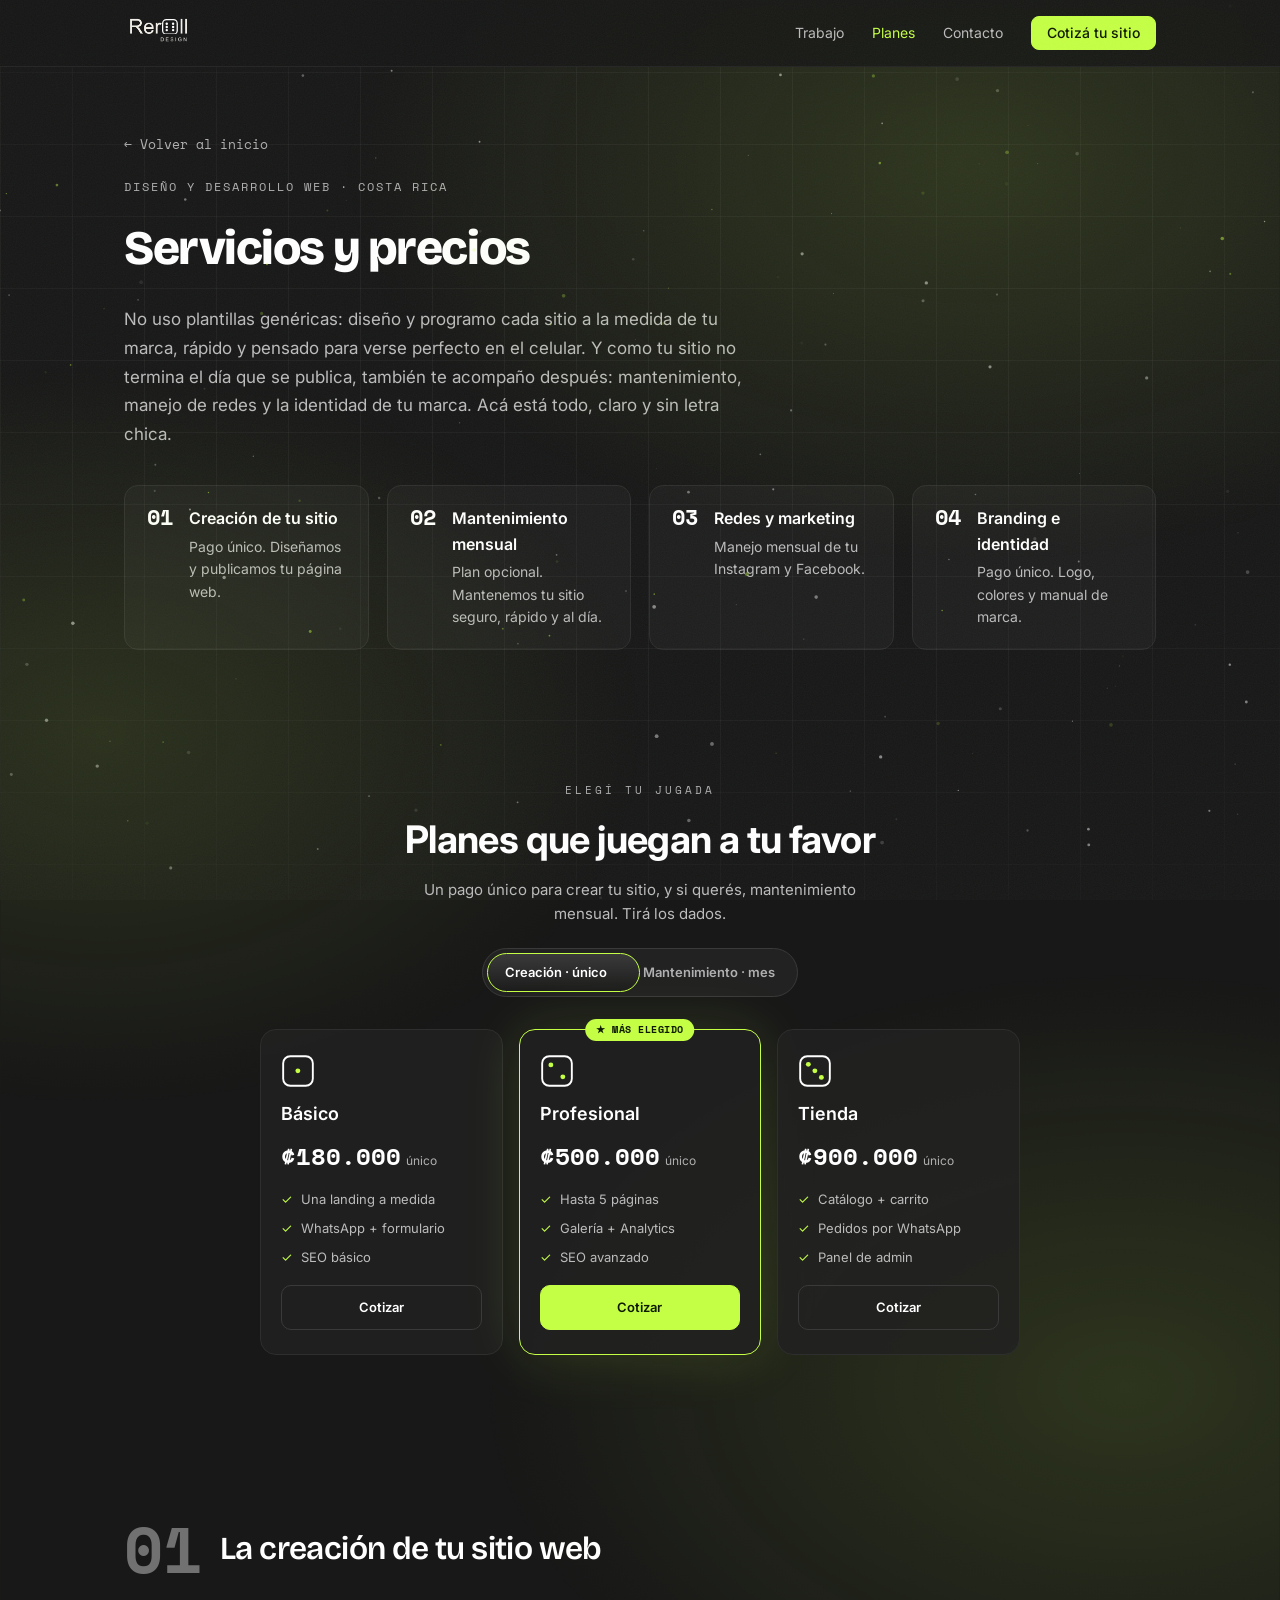
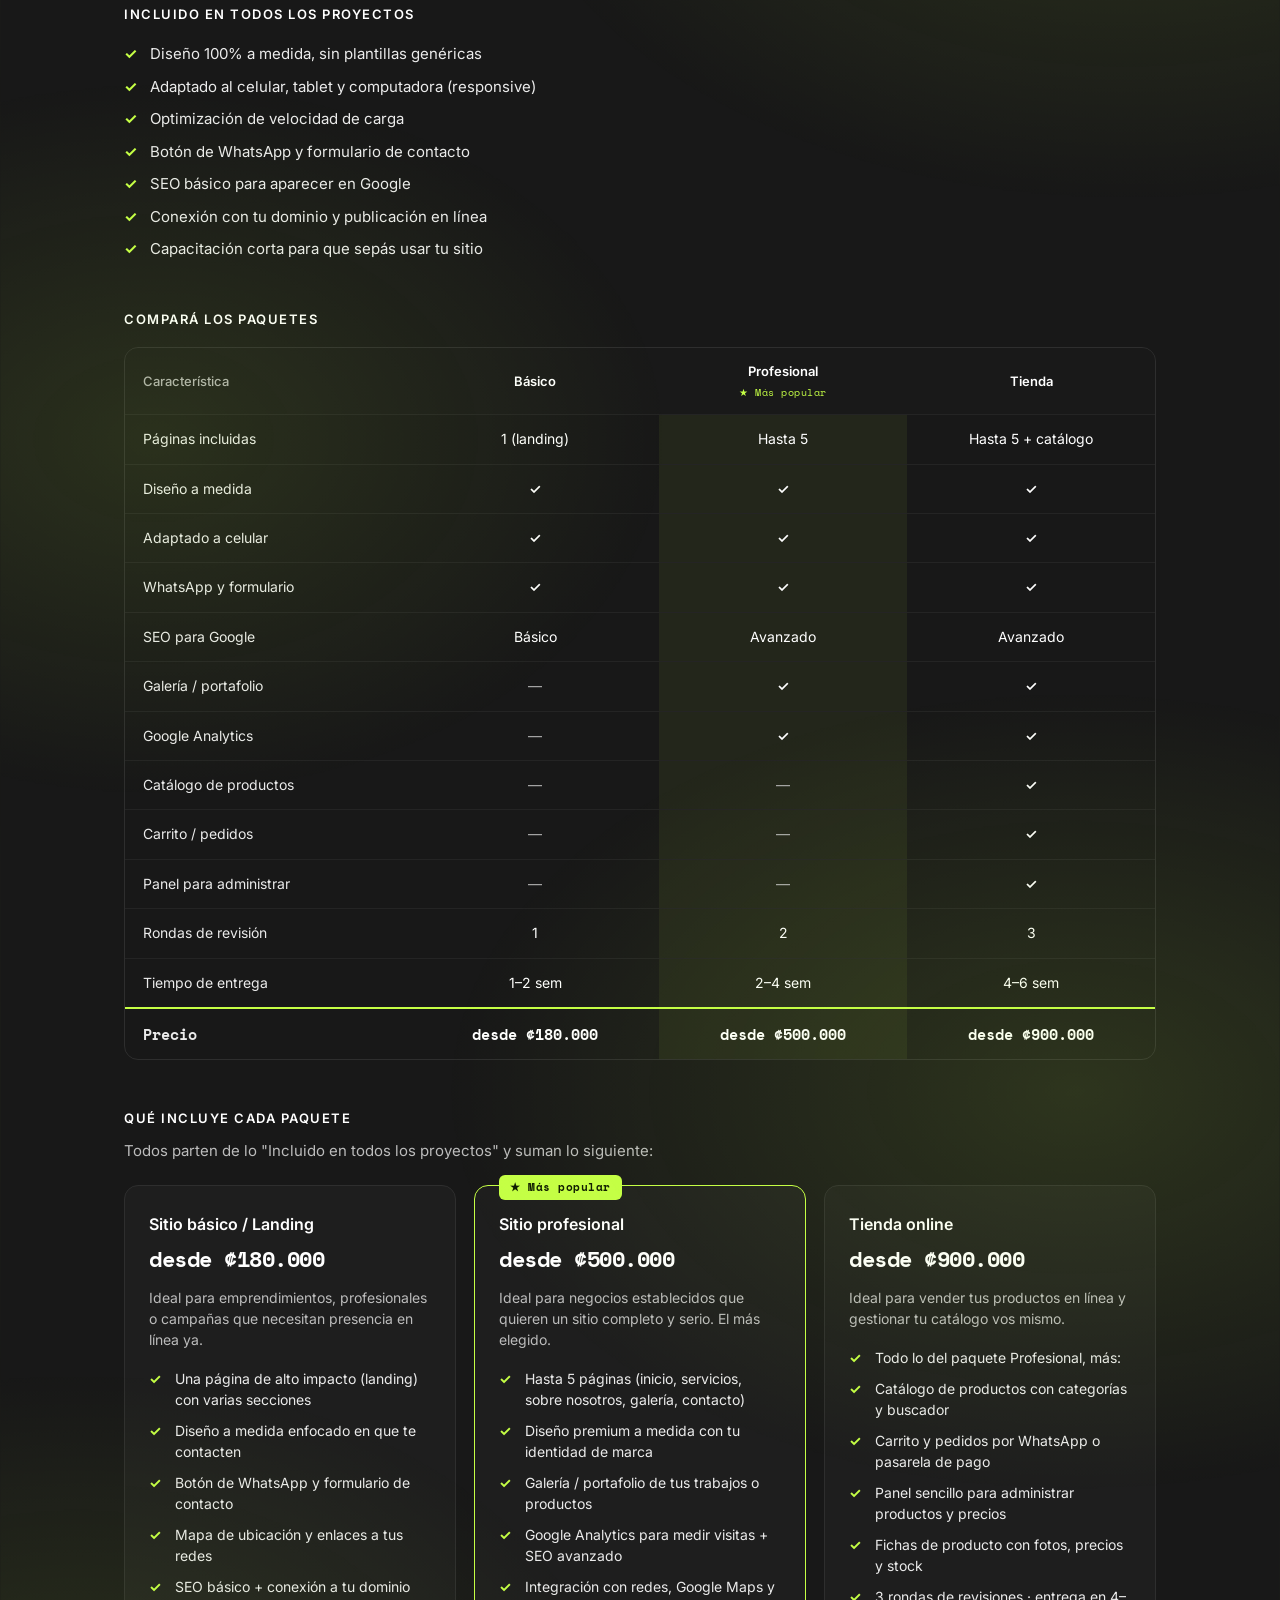
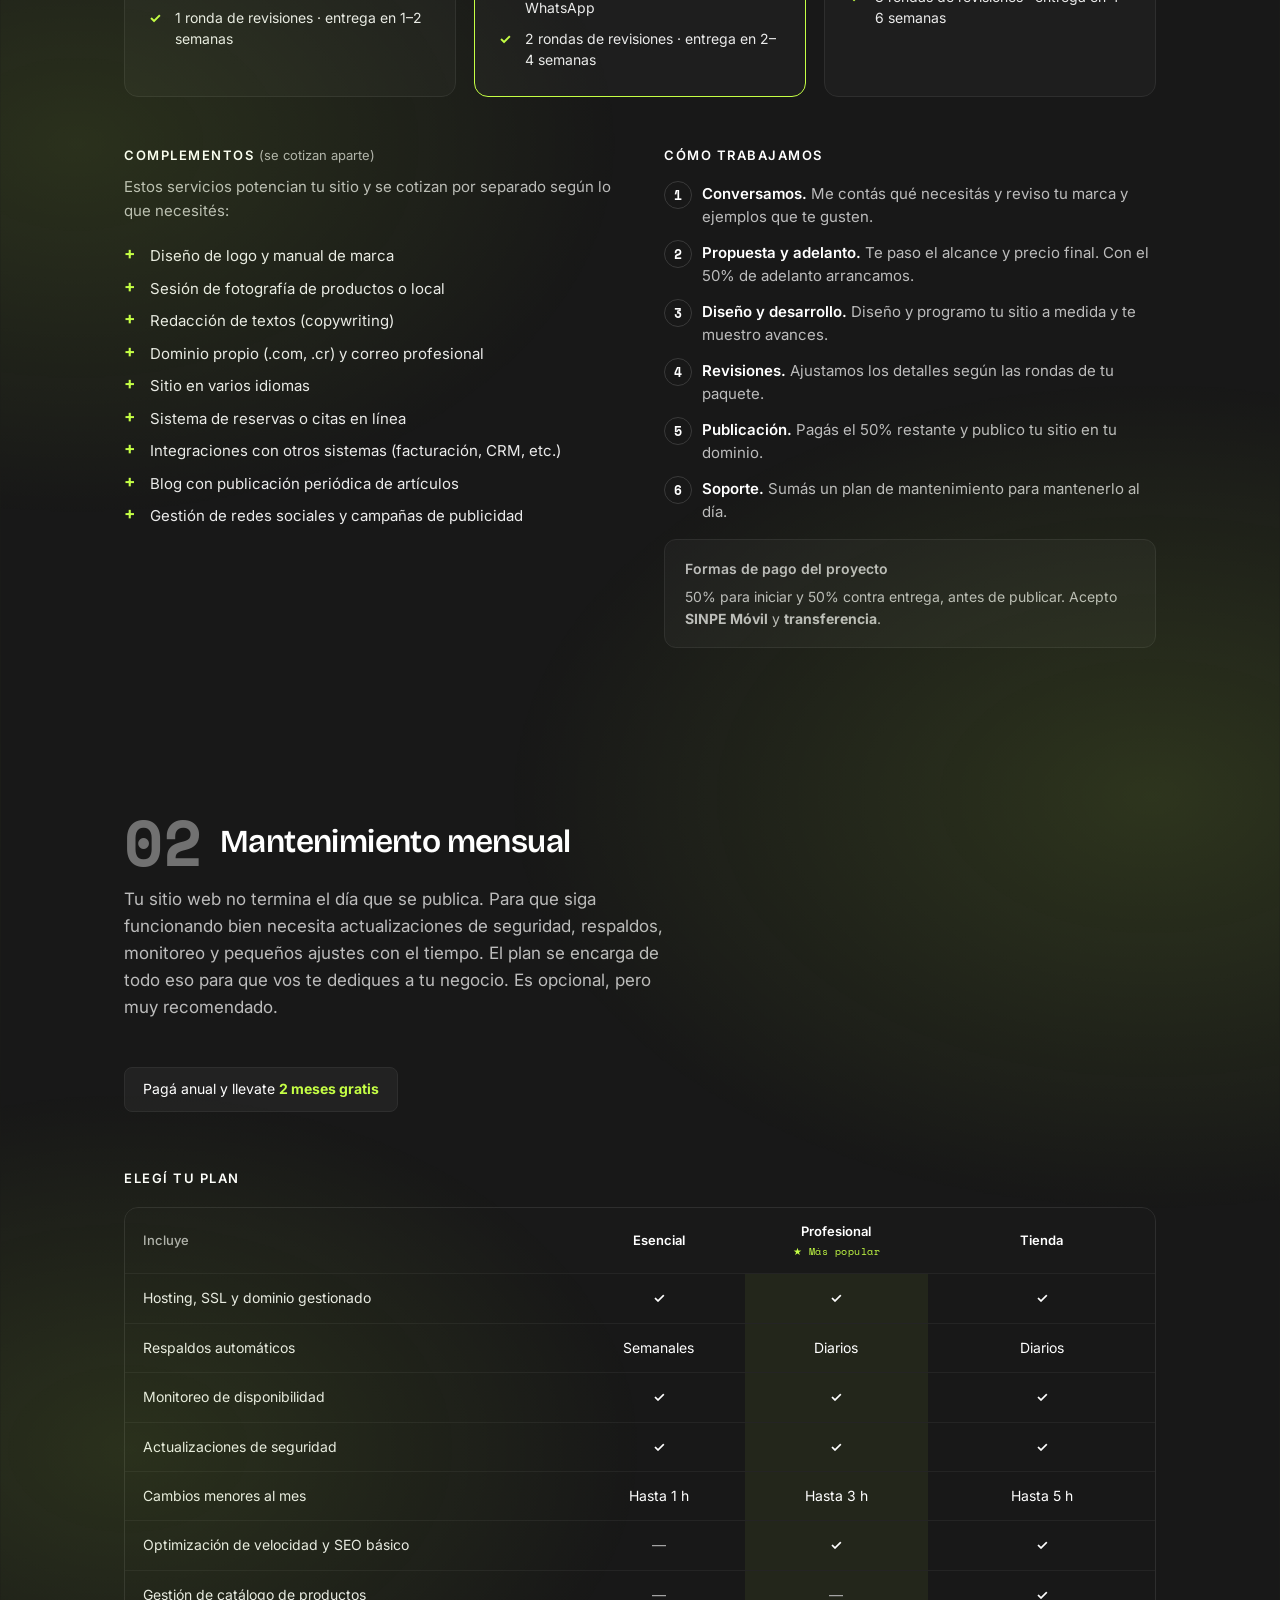
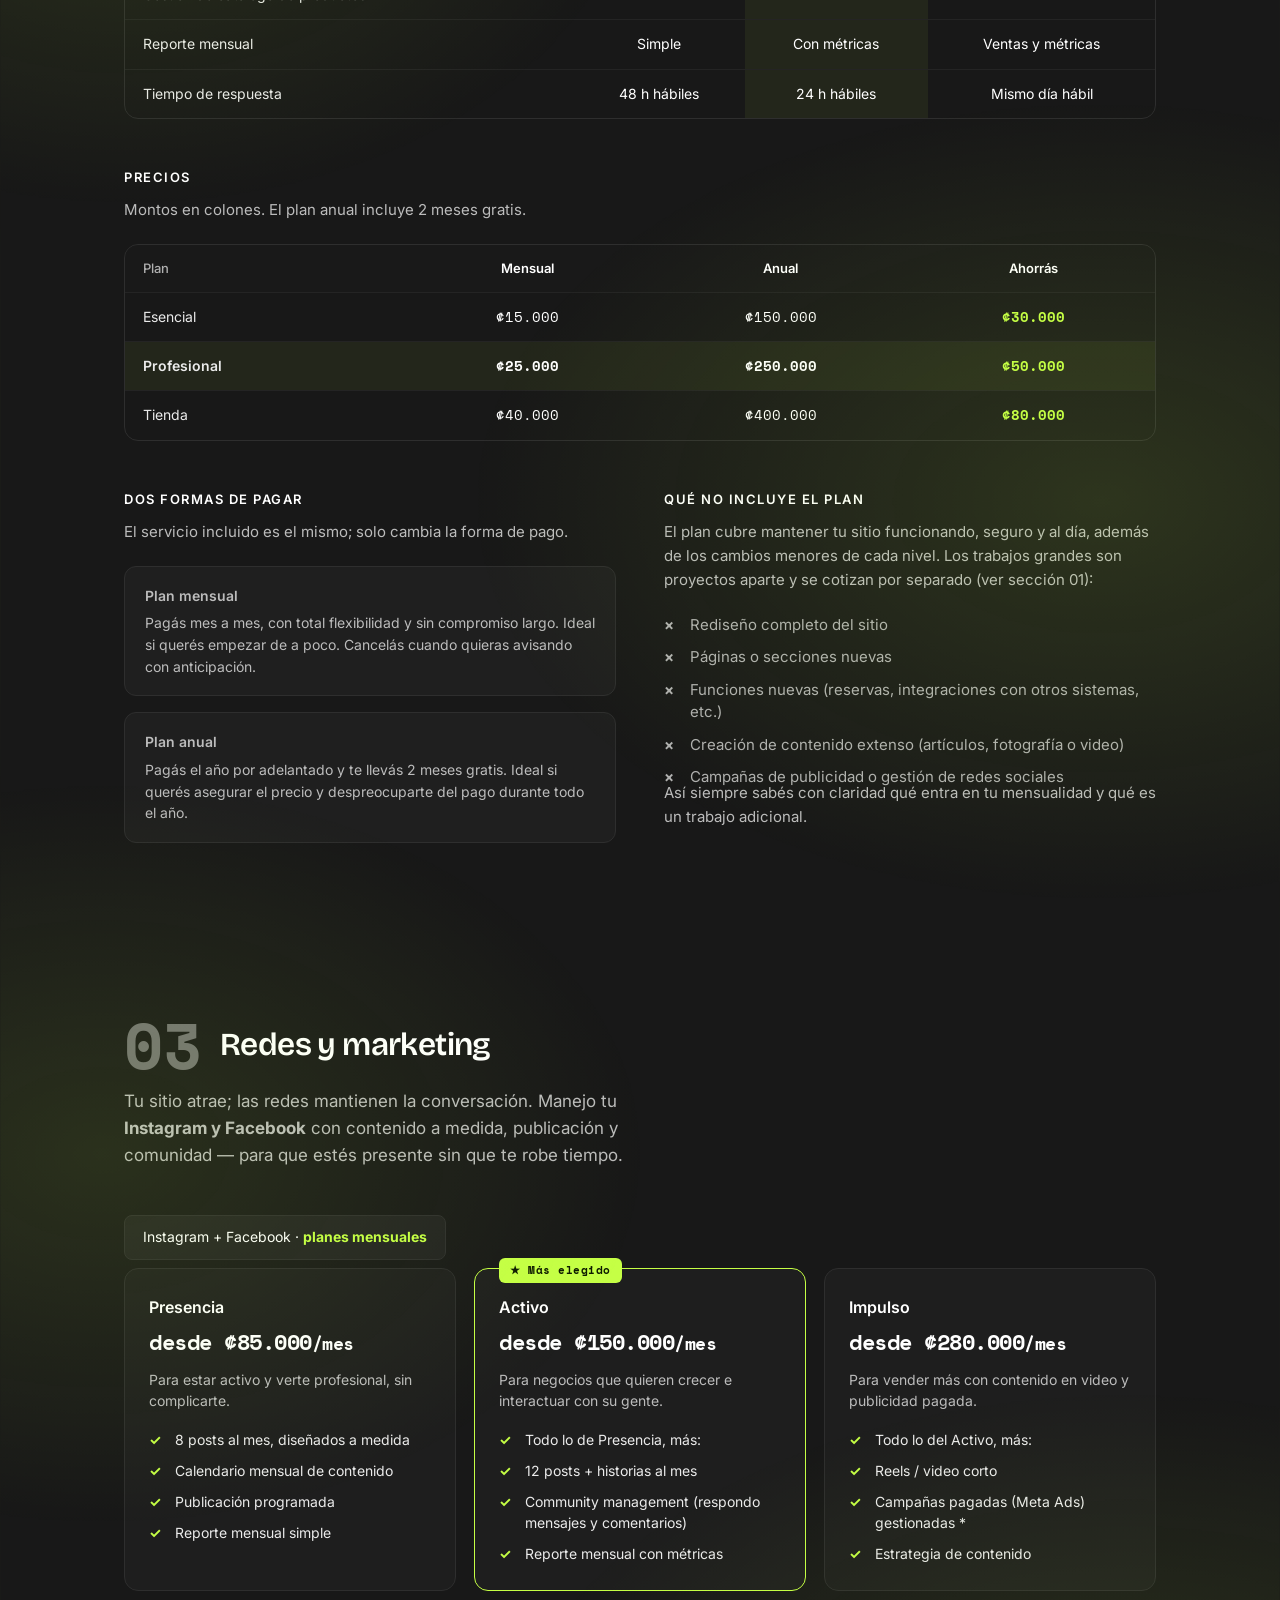
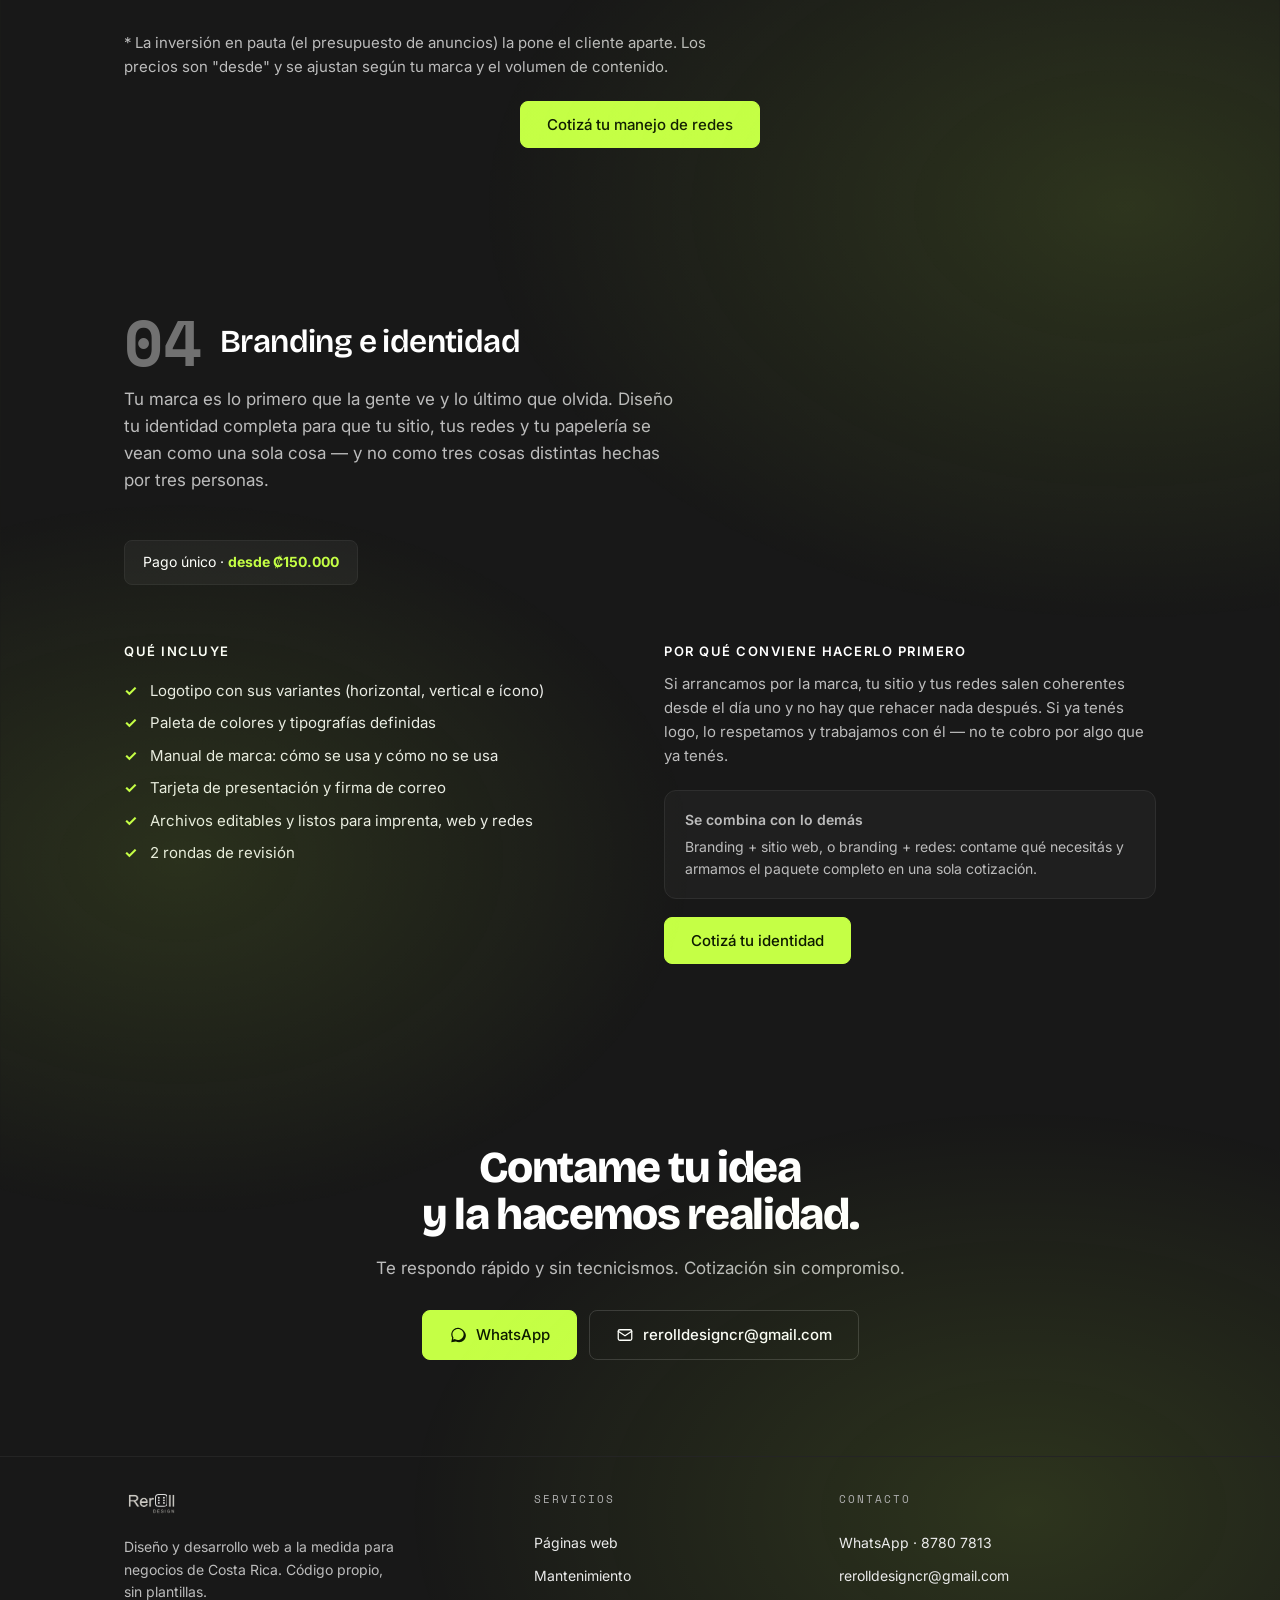
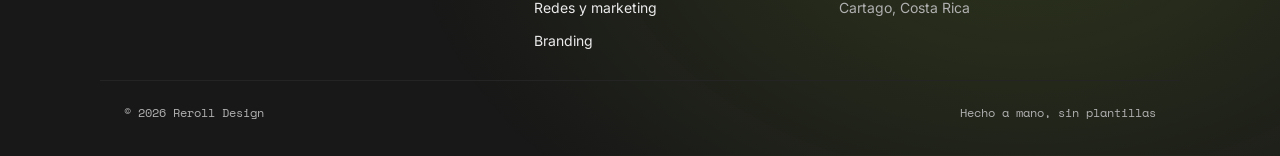
==== commit 0d4a9f04: "El hero queda clavado: solo cambian las letras verdes Con la palabra compartiendo línea con "Tu" no " ====
--- a/servicios.html
+++ b/servicios.html
@@ -469,6 +469,6 @@
     </div>
   </footer>
 
-  <script src="js/app.js?v=10"></script>
+  <script src="js/app.js?v=11"></script>
 </body>
 </html>
